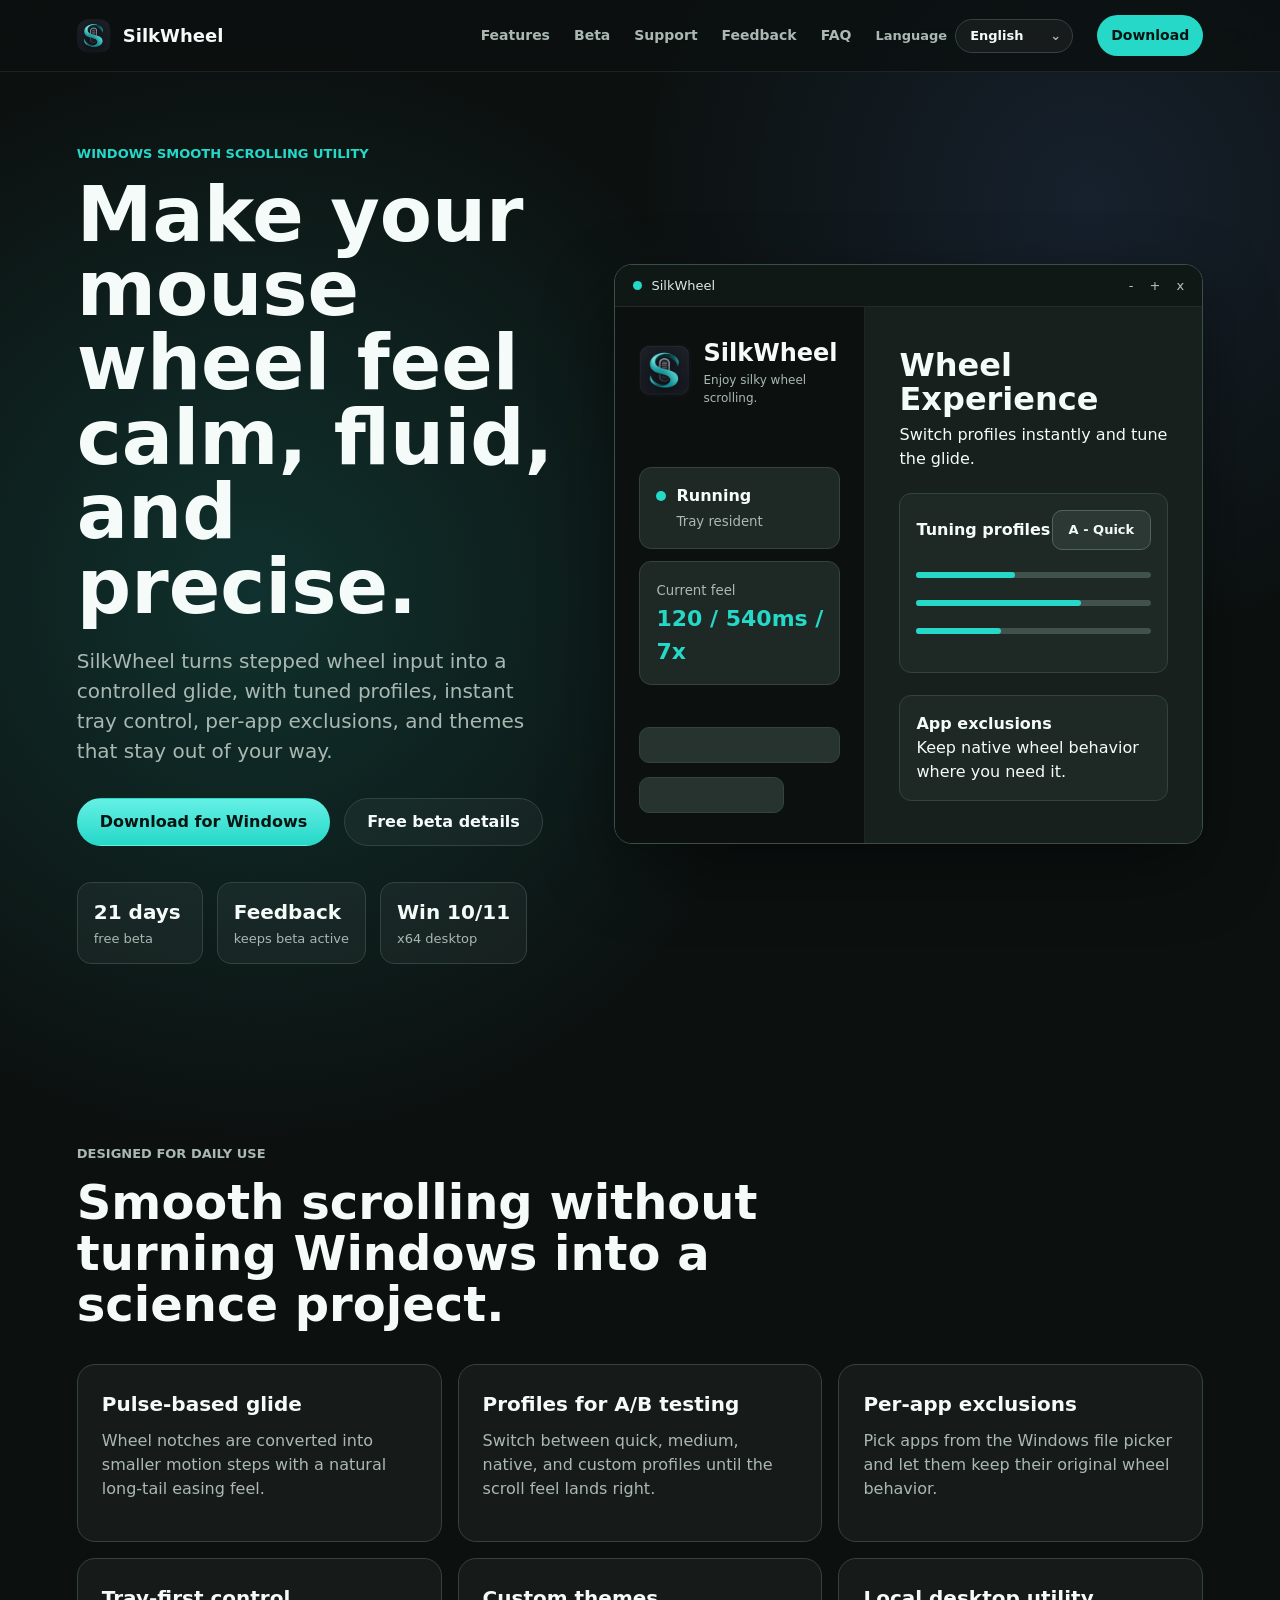
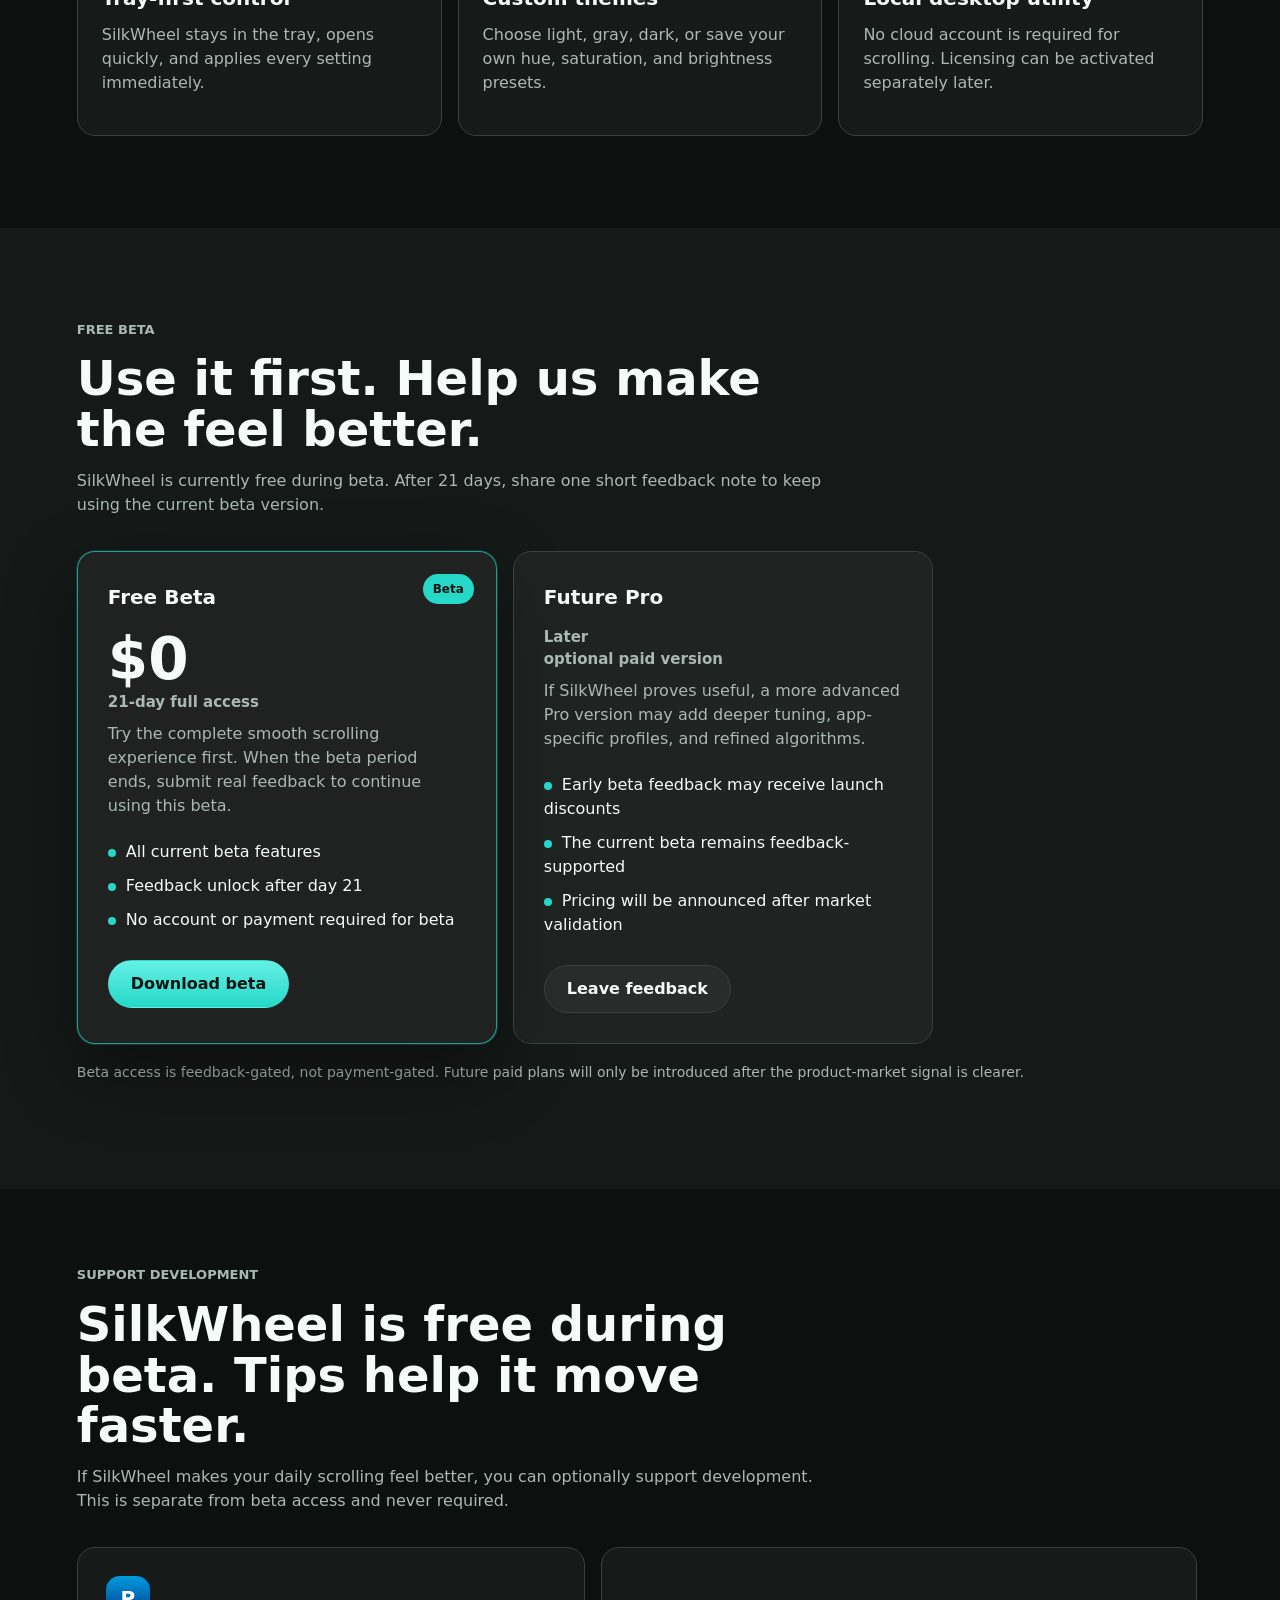
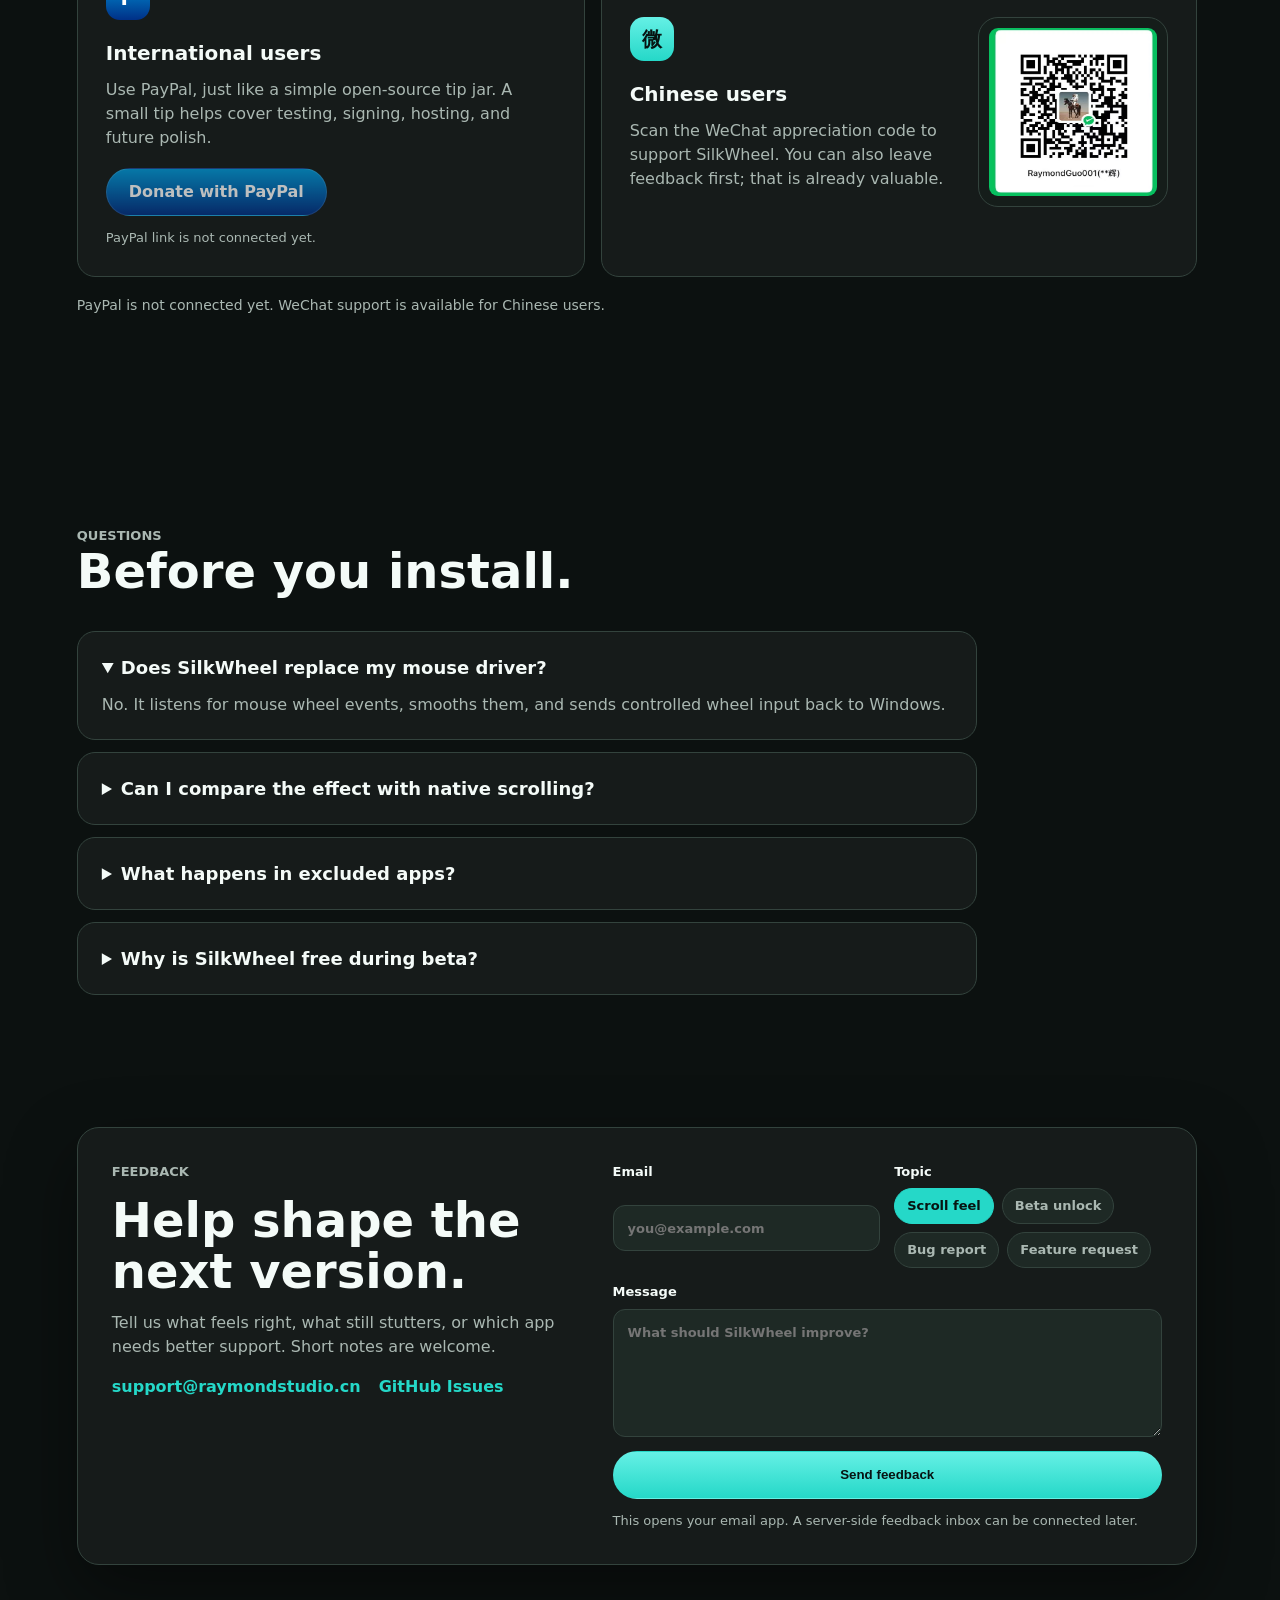
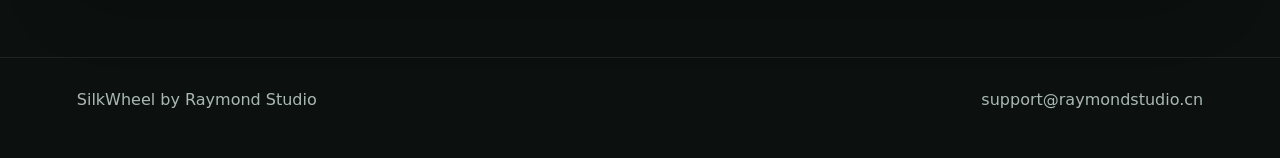
==== website/index.html @ e864553c "Add WeChat support QR code" ====
<!doctype html>
<html lang="en">
<head>
  <meta charset="utf-8">
  <meta name="viewport" content="width=device-width, initial-scale=1">
  <title>SilkWheel - Smooth mouse wheel scrolling for Windows</title>
  <meta name="description" content="SilkWheel gives Windows mouse wheel scrolling a smooth, controlled glide with profiles, app exclusions, themes, and tray controls.">
  <meta name="robots" content="index,follow">
  <link rel="canonical" href="https://silkwheel.raymondstudio.cn/">
  <link rel="alternate" hreflang="en" href="https://silkwheel.raymondstudio.cn/">
  <link rel="alternate" hreflang="zh-CN" href="https://silkwheel.raymondstudio.cn/?lang=zh">
  <link rel="alternate" hreflang="x-default" href="https://silkwheel.raymondstudio.cn/">
  <meta property="og:title" content="SilkWheel - Smooth mouse wheel scrolling for Windows">
  <meta property="og:description" content="Turn ordinary Windows wheel scrolling into a smoother, more controlled experience.">
  <meta property="og:type" content="website">
  <meta property="og:url" content="https://silkwheel.raymondstudio.cn/">
  <meta property="og:image" content="https://silkwheel.raymondstudio.cn/assets/silkwheel-logo.png">
  <meta name="twitter:card" content="summary_large_image">
  <link rel="icon" href="assets/silkwheel-logo.png">
  <link rel="stylesheet" href="styles.css?v=20260627-mobile-language2">
  <script src="support-config.js?v=20260627-wechat1"></script>
  <script type="application/ld+json">
  {
    "@context": "https://schema.org",
    "@type": "SoftwareApplication",
    "name": "SilkWheel",
    "operatingSystem": "Windows 10, Windows 11",
    "applicationCategory": "UtilitiesApplication",
    "description": "SilkWheel adds smooth mouse wheel scrolling, scroll profiles, app exclusions, tray controls, and theme customization to Windows.",
    "offers": [
      {
        "@type": "Offer",
        "price": "0",
        "priceCurrency": "USD",
        "name": "Free Beta"
      }
    ]
  }
  </script>
</head>
<body>
  <header class="site-header">
    <a class="brand" href="#top" aria-label="SilkWheel home">
      <img src="assets/silkwheel-logo.png" alt="" width="34" height="34">
      <span>SilkWheel</span>
    </a>
    <nav aria-label="Primary navigation">
      <a href="#features" data-i18n="nav.features">Features</a>
      <a href="#pricing" data-i18n="nav.pricing">Pricing</a>
      <a href="#support" data-i18n="nav.support">Support</a>
      <a href="#feedback" data-i18n="nav.feedback">Feedback</a>
      <a href="#faq" data-i18n="nav.faq">FAQ</a>
      <div class="language-picker" aria-label="Language">
        <span data-i18n="nav.language">Language</span>
        <button class="language-button" id="languageButton" type="button" aria-haspopup="true" aria-expanded="false">
          <span id="languageCurrent">English</span>
          <span class="language-caret">⌄</span>
        </button>
        <div class="language-menu" id="languageMenu" role="menu" aria-label="Language options">
          <button type="button" role="menuitemradio" data-lang="en" aria-checked="true">English</button>
          <button type="button" role="menuitemradio" data-lang="zh" aria-checked="false">中文</button>
        </div>
      </div>
      <a class="nav-download" href="download/SilkWheel-0.1.0-beta.1-win-x64.exe" data-i18n="nav.download">Download</a>
    </nav>
  </header>

  <main id="top">
    <section class="hero">
      <div class="hero-copy">
        <p class="eyebrow" data-i18n="hero.eyebrow">Windows smooth scrolling utility</p>
        <h1 data-i18n="hero.title">Make your mouse wheel feel calm, fluid, and precise.</h1>
        <p class="hero-text" data-i18n="hero.text">
          SilkWheel turns stepped wheel input into a controlled glide, with tuned profiles,
          instant tray control, per-app exclusions, and themes that stay out of your way.
        </p>
        <div class="hero-actions">
          <a class="button primary" href="download/SilkWheel-0.1.0-beta.1-win-x64.exe" data-i18n="hero.download">Download for Windows</a>
          <a class="button secondary" href="#pricing" data-i18n="hero.pricing">View pricing</a>
        </div>
        <dl class="trust-row" aria-label="Product highlights">
          <div><dt data-i18n="trust.betaDays">21 days</dt><dd data-i18n="trust.year">free beta</dd></div>
          <div><dt data-i18n="trust.feedback">Feedback</dt><dd data-i18n="trust.lifetime">keeps beta active</dd></div>
          <div><dt>Win 10/11</dt><dd data-i18n="trust.windows">x64 desktop</dd></div>
        </dl>
      </div>

      <div class="product-visual" aria-label="SilkWheel app preview">
        <div class="app-window">
          <div class="app-titlebar">
            <span class="dot"></span>
            <span class="window-title">SilkWheel</span>
            <span class="window-controls">-  +  x</span>
          </div>
          <div class="app-body">
            <aside>
              <div class="identity">
                <img src="assets/silkwheel-logo.png" alt="" width="52" height="52">
                <div><strong>SilkWheel</strong><span data-i18n="preview.tagline">Enjoy silky wheel scrolling.</span></div>
              </div>
              <div class="status-card"><span></span><b data-i18n="preview.running">Running</b><small data-i18n="preview.tray">Tray resident</small></div>
              <div class="metric-card"><small data-i18n="preview.current">Current feel</small><b>120 / 540ms / 7x</b></div>
              <div class="mini-control"></div>
              <div class="mini-control short"></div>
            </aside>
            <section>
              <h2 data-i18n="preview.title">Wheel Experience</h2>
              <p data-i18n="preview.text">Switch profiles instantly and tune the glide.</p>
              <div class="panel">
                <div class="panel-head"><strong data-i18n="preview.profiles">Tuning profiles</strong><button data-i18n="preview.profileButton">A - Quick</button></div>
                <div class="slider"><span style="width:42%"></span></div>
                <div class="slider"><span style="width:70%"></span></div>
                <div class="slider"><span style="width:36%"></span></div>
              </div>
              <div class="panel compact">
                <strong data-i18n="preview.exclusions">App exclusions</strong>
                <p data-i18n="preview.exclusionText">Keep native wheel behavior where you need it.</p>
              </div>
            </section>
          </div>
        </div>
      </div>
    </section>

    <section class="section" id="features">
      <div class="section-heading">
        <p class="eyebrow" data-i18n="features.eyebrow">Designed for daily use</p>
        <h2 data-i18n="features.title">Smooth scrolling without turning Windows into a science project.</h2>
      </div>
      <div class="feature-grid">
        <article>
          <h3 data-i18n="features.pulseTitle">Pulse-based glide</h3>
          <p data-i18n="features.pulseText">Wheel notches are converted into smaller motion steps with a natural long-tail easing feel.</p>
        </article>
        <article>
          <h3 data-i18n="features.profileTitle">Profiles for A/B testing</h3>
          <p data-i18n="features.profileText">Switch between quick, medium, native, and custom profiles until the scroll feel lands right.</p>
        </article>
        <article>
          <h3 data-i18n="features.excludeTitle">Per-app exclusions</h3>
          <p data-i18n="features.excludeText">Pick apps from the Windows file picker and let them keep their original wheel behavior.</p>
        </article>
        <article>
          <h3 data-i18n="features.trayTitle">Tray-first control</h3>
          <p data-i18n="features.trayText">SilkWheel stays in the tray, opens quickly, and applies every setting immediately.</p>
        </article>
        <article>
          <h3 data-i18n="features.themeTitle">Custom themes</h3>
          <p data-i18n="features.themeText">Choose light, gray, dark, or save your own hue, saturation, and brightness presets.</p>
        </article>
        <article>
          <h3 data-i18n="features.localTitle">Local desktop utility</h3>
          <p data-i18n="features.localText">No cloud account is required for scrolling. Licensing can be activated separately.</p>
        </article>
      </div>
    </section>

    <section class="section pricing-section" id="pricing">
      <div class="section-heading">
        <p class="eyebrow" data-i18n="pricing.eyebrow">Free beta</p>
        <h2 data-i18n="pricing.title">Use it first. Help us make the feel better.</h2>
        <p data-i18n="pricing.text">SilkWheel is currently free during beta. After 21 days, share one short feedback note to keep using the current beta version.</p>
      </div>
      <div class="pricing-grid">
        <article class="price-card featured">
          <div class="badge" data-i18n="pricing.badge">Beta</div>
          <h3 data-i18n="pricing.yearlyTitle">Free Beta</h3>
          <div class="price">$0<span data-i18n="pricing.yearlyUnit">21-day full access</span></div>
          <p data-i18n="pricing.yearlyText">Try the complete smooth scrolling experience first. When the beta period ends, submit real feedback to continue using this beta.</p>
          <ul>
            <li data-i18n="pricing.featureAll">All current beta features</li>
            <li data-i18n="pricing.featureUpdates">Feedback unlock after day 21</li>
            <li data-i18n="pricing.featureLicense">No account or payment required for beta</li>
          </ul>
          <a class="button primary" href="download/SilkWheel-0.1.0-beta.1-win-x64.exe" data-i18n="pricing.buyYearly">Download beta</a>
        </article>
        <article class="price-card">
          <h3 data-i18n="pricing.lifetimeTitle">Future Pro</h3>
          <div class="price"><span class="price-main" data-i18n="pricing.futurePrice">Later</span><span data-i18n="pricing.lifetimeUnit">optional paid version</span></div>
          <p data-i18n="pricing.lifetimeText">If SilkWheel proves useful, a more advanced Pro version may add deeper tuning, app-specific profiles, and refined algorithms.</p>
          <ul>
            <li data-i18n="pricing.proFeatureOne">Early beta feedback may receive launch discounts</li>
            <li data-i18n="pricing.featureLifetime">The current beta remains feedback-supported</li>
            <li data-i18n="pricing.proFeatureTwo">Pricing will be announced after market validation</li>
          </ul>
          <a class="button secondary" href="#feedback" data-i18n="pricing.buyLifetime">Leave feedback</a>
        </article>
      </div>
      <p class="pricing-note" data-i18n="pricing.note">Beta access is feedback-gated, not payment-gated. Future paid plans will only be introduced after the product-market signal is clearer.</p>
    </section>

    <section class="section support-section" id="support">
      <div class="section-heading">
        <p class="eyebrow" data-i18n="support.eyebrow">Support development</p>
        <h2 data-i18n="support.title">SilkWheel is free during beta. Tips help it move faster.</h2>
        <p data-i18n="support.text">If SilkWheel makes your daily scrolling feel better, you can optionally support development. This is separate from beta access and never required.</p>
      </div>
      <div class="support-grid">
        <article class="support-card">
          <div class="support-icon paypal-icon">P</div>
          <h3 data-i18n="support.globalTitle">International users</h3>
          <p data-i18n="support.globalText">Use PayPal or a creator-support link when it is connected. A small tip helps cover testing, signing, hosting, and future polish.</p>
          <a class="button paypal-button disabled-link" id="paypalSupportButton" href="#" aria-disabled="true" target="_blank" rel="noopener" data-i18n="support.paypalButton">Donate with PayPal</a>
          <p class="support-hint" data-i18n="support.paypalHint">PayPal link is not connected yet.</p>
        </article>
        <article class="support-card wechat-card">
          <div>
            <div class="support-icon">微</div>
            <h3 data-i18n="support.wechatTitle">Chinese users</h3>
            <p data-i18n="support.wechatText">Scan the WeChat appreciation code to support SilkWheel. You can also leave feedback first; that is already valuable.</p>
          </div>
          <img class="wechat-qr" id="wechatSupportQr" src="assets/wechat-support-qr.png" alt="WeChat support QR code" data-i18n-alt="support.wechatAlt">
        </article>
      </div>
      <p class="pricing-note" data-i18n="support.note">PayPal is not connected yet. WeChat support is available for Chinese users.</p>
    </section>

    <section class="section faq" id="faq">
      <div class="section-heading">
        <p class="eyebrow" data-i18n="faq.eyebrow">Questions</p>
        <h2 data-i18n="faq.title">Before you install.</h2>
      </div>
      <div class="faq-list">
        <details open>
          <summary data-i18n="faq.driverQ">Does SilkWheel replace my mouse driver?</summary>
          <p data-i18n="faq.driverA">No. It listens for mouse wheel events, smooths them, and sends controlled wheel input back to Windows.</p>
        </details>
        <details>
          <summary data-i18n="faq.compareQ">Can I compare the effect with native scrolling?</summary>
          <p data-i18n="faq.compareA">Yes. Switch to the native profile to bypass SilkWheel smoothing and compare the feel instantly.</p>
        </details>
        <details>
          <summary data-i18n="faq.excludeQ">What happens in excluded apps?</summary>
          <p data-i18n="faq.excludeA">Excluded apps receive the original wheel event, so SilkWheel will not smooth scrolling inside them.</p>
        </details>
        <details>
          <summary data-i18n="faq.paymentQ">Which payment provider should I use?</summary>
          <p data-i18n="faq.paymentA">For a small international Windows utility, Paddle or Lemon Squeezy is usually easier because they can handle tax/VAT as a merchant of record. Stripe is best if your business setup can handle taxes and compliance yourself.</p>
        </details>
      </div>
    </section>

    <section class="section feedback-section" id="feedback">
      <div class="feedback-card">
        <div>
          <p class="eyebrow" data-i18n="feedback.eyebrow">Feedback</p>
          <h2 data-i18n="feedback.title">Help shape the next version.</h2>
          <p data-i18n="feedback.text">
            Tell us what feels right, what still stutters, or which app needs better support.
            Short notes are welcome.
          </p>
          <div class="feedback-links">
            <a class="email-link" href="mailto:support@raymondstudio.cn">support@raymondstudio.cn</a>
            <a class="email-link" href="https://github.com/RaymondGuoCGI/SilkWheel-Feedback/issues" target="_blank" rel="noopener" data-i18n="feedback.github">GitHub Issues</a>
          </div>
        </div>
        <form class="feedback-form" id="feedbackForm">
          <label>
            <span data-i18n="feedback.email">Email</span>
            <input name="email" type="email" autocomplete="email" placeholder="you@example.com" data-i18n-placeholder="feedback.emailPlaceholder">
          </label>
          <label class="topic-field">
            <span data-i18n="feedback.topic">Topic</span>
            <input type="hidden" name="topic" id="feedbackTopic" value="Scroll feel">
            <div class="topic-options" id="feedbackTopicOptions">
              <button type="button" class="is-active" data-topic-key="feedback.topicScroll">Scroll feel</button>
              <button type="button" data-topic-key="feedback.topicLicense">License or payment</button>
              <button type="button" data-topic-key="feedback.topicBug">Bug report</button>
              <button type="button" data-topic-key="feedback.topicFeature">Feature request</button>
            </div>
          </label>
          <label class="full">
            <span data-i18n="feedback.message">Message</span>
            <textarea name="message" rows="5" placeholder="What should SilkWheel improve?" data-i18n-placeholder="feedback.messagePlaceholder"></textarea>
          </label>
          <button class="button primary" type="submit" data-i18n="feedback.send">Send feedback</button>
          <p class="form-note" data-i18n="feedback.note">This opens your email app. A server-side feedback inbox can be connected later.</p>
        </form>
      </div>
    </section>
  </main>

  <footer class="site-footer">
    <span data-i18n="footer.brand">SilkWheel by Raymond Studio</span>
    <a href="mailto:support@raymondstudio.cn">support@raymondstudio.cn</a>
  </footer>
  <script>
    const translations = {
      en: {
        metaTitle: "SilkWheel - Smooth mouse wheel scrolling for Windows",
        metaDescription: "SilkWheel gives Windows mouse wheel scrolling a smooth, controlled glide with profiles, app exclusions, themes, and tray controls.",
        "nav.features": "Features",
        "nav.pricing": "Beta",
        "nav.support": "Support",
        "nav.feedback": "Feedback",
        "nav.faq": "FAQ",
        "nav.language": "Language",
        "nav.download": "Download",
        "hero.eyebrow": "Windows smooth scrolling utility",
        "hero.title": "Make your mouse wheel feel calm, fluid, and precise.",
        "hero.text": "SilkWheel turns stepped wheel input into a controlled glide, with tuned profiles, instant tray control, per-app exclusions, and themes that stay out of your way.",
        "hero.download": "Download for Windows",
        "hero.pricing": "Free beta details",
        "trust.betaDays": "21 days",
        "trust.year": "free beta",
        "trust.feedback": "Feedback",
        "trust.lifetime": "keeps beta active",
        "trust.windows": "x64 desktop",
        "preview.tagline": "Enjoy silky wheel scrolling.",
        "preview.running": "Running",
        "preview.tray": "Tray resident",
        "preview.current": "Current feel",
        "preview.title": "Wheel Experience",
        "preview.text": "Switch profiles instantly and tune the glide.",
        "preview.profiles": "Tuning profiles",
        "preview.profileButton": "A - Quick",
        "preview.exclusions": "App exclusions",
        "preview.exclusionText": "Keep native wheel behavior where you need it.",
        "features.eyebrow": "Designed for daily use",
        "features.title": "Smooth scrolling without turning Windows into a science project.",
        "features.pulseTitle": "Pulse-based glide",
        "features.pulseText": "Wheel notches are converted into smaller motion steps with a natural long-tail easing feel.",
        "features.profileTitle": "Profiles for A/B testing",
        "features.profileText": "Switch between quick, medium, native, and custom profiles until the scroll feel lands right.",
        "features.excludeTitle": "Per-app exclusions",
        "features.excludeText": "Pick apps from the Windows file picker and let them keep their original wheel behavior.",
        "features.trayTitle": "Tray-first control",
        "features.trayText": "SilkWheel stays in the tray, opens quickly, and applies every setting immediately.",
        "features.themeTitle": "Custom themes",
        "features.themeText": "Choose light, gray, dark, or save your own hue, saturation, and brightness presets.",
        "features.localTitle": "Local desktop utility",
        "features.localText": "No cloud account is required for scrolling. Licensing can be activated separately later.",
        "pricing.eyebrow": "Free beta",
        "pricing.title": "Use it first. Help us make the feel better.",
        "pricing.text": "SilkWheel is currently free during beta. After 21 days, share one short feedback note to keep using the current beta version.",
        "pricing.badge": "Beta",
        "pricing.yearlyTitle": "Free Beta",
        "pricing.yearlyUnit": "21-day full access",
        "pricing.yearlyText": "Try the complete smooth scrolling experience first. When the beta period ends, submit real feedback to continue using this beta.",
        "pricing.featureAll": "All current beta features",
        "pricing.featureUpdates": "Feedback unlock after day 21",
        "pricing.featureLicense": "No account or payment required for beta",
        "pricing.buyYearly": "Download beta",
        "pricing.lifetimeTitle": "Future Pro",
        "pricing.futurePrice": "Later",
        "pricing.lifetimeUnit": "optional paid version",
        "pricing.lifetimeText": "If SilkWheel proves useful, a more advanced Pro version may add deeper tuning, app-specific profiles, and refined algorithms.",
        "pricing.proFeatureOne": "Early beta feedback may receive launch discounts",
        "pricing.featureLifetime": "The current beta remains feedback-supported",
        "pricing.proFeatureTwo": "Pricing will be announced after market validation",
        "pricing.buyLifetime": "Leave feedback",
        "pricing.note": "Beta access is feedback-gated, not payment-gated. Future paid plans will only be introduced after the product-market signal is clearer.",
        "support.eyebrow": "Support development",
        "support.title": "SilkWheel is free during beta. Tips help it move faster.",
        "support.text": "If SilkWheel makes your daily scrolling feel better, you can optionally support development. This is separate from beta access and never required.",
        "support.globalTitle": "International users",
        "support.globalText": "Use PayPal, just like a simple open-source tip jar. A small tip helps cover testing, signing, hosting, and future polish.",
        "support.paypalButton": "Donate with PayPal",
        "support.paypalHint": "PayPal link is not connected yet.",
        "support.wechatTitle": "Chinese users",
        "support.wechatText": "Scan the WeChat appreciation code to support SilkWheel. You can also leave feedback first; that is already valuable.",
        "support.wechatAlt": "WeChat support QR code",
        "support.note": "PayPal is not connected yet. WeChat support is available for Chinese users.",
        "faq.eyebrow": "Questions",
        "faq.title": "Before you install.",
        "faq.driverQ": "Does SilkWheel replace my mouse driver?",
        "faq.driverA": "No. It listens for mouse wheel events, smooths them, and sends controlled wheel input back to Windows.",
        "faq.compareQ": "Can I compare the effect with native scrolling?",
        "faq.compareA": "Yes. Switch to the native profile to bypass SilkWheel smoothing and compare the feel instantly.",
        "faq.excludeQ": "What happens in excluded apps?",
        "faq.excludeA": "Excluded apps receive the original wheel event, so SilkWheel will not smooth scrolling inside them.",
        "faq.paymentQ": "Why is SilkWheel free during beta?",
        "faq.paymentA": "The goal is to learn which users need smoother scrolling, where it helps most, and which feel settings work best. Useful feedback is more valuable than early payment right now.",
        "feedback.eyebrow": "Feedback",
        "feedback.title": "Help shape the next version.",
        "feedback.text": "Tell us what feels right, what still stutters, or which app needs better support. Short notes are welcome.",
        "feedback.github": "GitHub Issues",
        "feedback.email": "Email",
        "feedback.emailPlaceholder": "you@example.com",
        "feedback.topic": "Topic",
        "feedback.topicScroll": "Scroll feel",
        "feedback.topicLicense": "Beta unlock",
        "feedback.topicBug": "Bug report",
        "feedback.topicFeature": "Feature request",
        "feedback.message": "Message",
        "feedback.messagePlaceholder": "What should SilkWheel improve?",
        "feedback.send": "Send feedback",
        "feedback.note": "This opens your email app. A server-side feedback inbox can be connected later.",
        "footer.brand": "SilkWheel by Raymond Studio",
        mailSubjectPrefix: "SilkWheel feedback",
        mailFrom: "From",
        mailTopic: "Topic"
      },
      zh: {
        metaTitle: "SilkWheel - Windows 鼠标滚轮丝滑滚动工具",
        metaDescription: "SilkWheel 让 Windows 鼠标滚轮拥有更丝滑、更可控的滚动手感，支持方案、排除应用、托盘控制和主题设置。",
        "nav.features": "功能",
        "nav.pricing": "Beta",
        "nav.support": "打赏",
        "nav.feedback": "反馈",
        "nav.faq": "常见问题",
        "nav.language": "语言",
        "nav.download": "下载",
        "hero.eyebrow": "Windows 鼠标滚轮丝滑工具",
        "hero.title": "让你的鼠标滚轮，纵享丝滑。",
        "hero.text": "SilkWheel 将生硬的滚轮段落感转化为更自然、更可控的惯性滑动，支持手感方案、托盘控制、应用排除和自定义主题。",
        "hero.download": "下载 Windows 版",
        "hero.pricing": "查看 Beta 规则",
        "trust.betaDays": "21 天",
        "trust.year": "免费 Beta",
        "trust.feedback": "提交反馈",
        "trust.lifetime": "继续使用 Beta",
        "trust.windows": "x64 桌面版",
        "preview.tagline": "让滚轮纵享丝滑。",
        "preview.running": "正在运行",
        "preview.tray": "托盘常驻",
        "preview.current": "当前手感",
        "preview.title": "滚轮体验",
        "preview.text": "一键切换方案，快速调出适合你的手感。",
        "preview.profiles": "优化方案",
        "preview.profileButton": "A - 快速",
        "preview.exclusions": "应用排除",
        "preview.exclusionText": "需要原生滚轮的应用可以单独放行。",
        "features.eyebrow": "为日常使用而设计",
        "features.title": "把 Windows 滚轮变顺，而不是变复杂。",
        "features.pulseTitle": "Pulse 缓动手感",
        "features.pulseText": "将每格滚轮拆成更细的小步进，形成自然的长尾惯性。",
        "features.profileTitle": "方案对比",
        "features.profileText": "在快速、中速、原生和自定义方案之间切换，找到最适合你的滚动手感。",
        "features.excludeTitle": "应用排除",
        "features.excludeText": "通过 Windows 文件选择器添加应用，让特定软件保留原生滚轮行为。",
        "features.trayTitle": "托盘常驻",
        "features.trayText": "SilkWheel 常驻托盘，打开快速，设置保存后立即生效。",
        "features.themeTitle": "自定义主题",
        "features.themeText": "支持亮色、灰色、暗色，也可以保存自己的色相、饱和度和明度方案。",
        "features.localTitle": "本地桌面工具",
        "features.localText": "滚动功能不依赖云端账号。授权体系可以在后续版本中单独接入。",
        "pricing.eyebrow": "免费 Beta",
        "pricing.title": "先让用户用起来，再一起把手感打磨好。",
        "pricing.text": "SilkWheel 当前处于免费 Beta 阶段。完整使用 21 天后，只需提交一次真实使用反馈，即可继续使用当前 Beta 版本。",
        "pricing.badge": "Beta",
        "pricing.yearlyTitle": "免费 Beta",
        "pricing.yearlyUnit": "21 天完整体验",
        "pricing.yearlyText": "先完整体验 SilkWheel 的丝滑滚轮。Beta 到期后，提交真实反馈即可继续使用当前 Beta。",
        "pricing.featureAll": "开放当前全部 Beta 功能",
        "pricing.featureUpdates": "第 21 天后反馈解锁",
        "pricing.featureLicense": "Beta 阶段不需要账号或付款",
        "pricing.buyYearly": "下载 Beta",
        "pricing.lifetimeTitle": "未来 Pro",
        "pricing.futurePrice": "后续",
        "pricing.lifetimeUnit": "可选付费版本",
        "pricing.lifetimeText": "如果 SilkWheel 验证出真实需求，后续 Pro 版本可能加入更深度的手感调校、应用级方案和更精细的算法。",
        "pricing.proFeatureOne": "早期有效反馈用户未来可能获得折扣",
        "pricing.featureLifetime": "当前 Beta 继续采用反馈支持模式",
        "pricing.proFeatureTwo": "具体价格会在市场信号清晰后公布",
        "pricing.buyLifetime": "提交反馈",
        "pricing.note": "Beta 阶段不是付费门槛，而是反馈门槛。未来是否收费，会基于真实使用反馈和市场验证再决定。",
        "support.eyebrow": "支持开发",
        "support.title": "SilkWheel Beta 免费使用，打赏可以让它迭代得更快。",
        "support.text": "如果 SilkWheel 真的改善了你的日常滚动体验，可以选择自愿支持开发。打赏和 Beta 解锁分开，完全不是强制要求。",
        "support.globalTitle": "海外用户",
        "support.globalText": "海外用户可以像支持开源工具一样通过 PayPal 自愿打赏。小额支持会用于测试、签名、服务器和后续打磨。",
        "support.paypalButton": "用 PayPal 打赏",
        "support.paypalHint": "PayPal 链接尚未接入。",
        "support.wechatTitle": "国内用户",
        "support.wechatText": "可以扫码支持 SilkWheel。你也可以先提交反馈，这本身已经很有价值。",
        "support.wechatAlt": "微信打赏二维码",
        "support.note": "PayPal 链接尚未接入，国内用户可以先通过微信打赏支持。",
        "faq.eyebrow": "常见问题",
        "faq.title": "安装前你可能想知道。",
        "faq.driverQ": "SilkWheel 会替换鼠标驱动吗？",
        "faq.driverA": "不会。它监听鼠标滚轮事件，将滚动处理得更平滑后再发送回 Windows。",
        "faq.compareQ": "可以对比原生滚轮效果吗？",
        "faq.compareA": "可以。切换到原生方案即可绕过 SilkWheel 平滑处理，马上对比两种手感。",
        "faq.excludeQ": "排除应用里会发生什么？",
        "faq.excludeA": "命中的应用会收到原始滚轮事件，SilkWheel 不会在这些应用里做平滑处理。",
        "faq.paymentQ": "为什么 Beta 阶段免费？",
        "faq.paymentA": "现阶段我们更需要知道哪些用户真的需要丝滑滚轮、在哪些软件里最有帮助、什么参数最舒服。真实反馈比过早收费更重要。",
        "feedback.eyebrow": "反馈",
        "feedback.title": "一起打磨下一版。",
        "feedback.text": "告诉我们哪里丝滑、哪里仍然卡顿、哪些软件需要更好支持。简短反馈也很有价值。",
        "feedback.github": "GitHub 反馈区",
        "feedback.email": "邮箱",
        "feedback.emailPlaceholder": "you@example.com",
        "feedback.topic": "主题",
        "feedback.topicScroll": "滚动手感",
        "feedback.topicLicense": "Beta 解锁",
        "feedback.topicBug": "问题反馈",
        "feedback.topicFeature": "功能建议",
        "feedback.message": "反馈内容",
        "feedback.messagePlaceholder": "你希望 SilkWheel 优化什么？",
        "feedback.send": "发送反馈",
        "feedback.note": "当前会打开你的邮箱应用。后续可以接入服务器端反馈收集。",
        "footer.brand": "SilkWheel by Raymond Studio",
        mailSubjectPrefix: "SilkWheel 使用反馈",
        mailFrom: "来自",
        mailTopic: "主题"
      }
    };

    const languagePicker = document.querySelector(".language-picker");
    const languageButton = document.querySelector("#languageButton");
    const languageCurrent = document.querySelector("#languageCurrent");
    const languageMenu = document.querySelector("#languageMenu");
    const paypalSupportButton = document.querySelector("#paypalSupportButton");
    const wechatSupportQr = document.querySelector("#wechatSupportQr");
    const feedbackTopic = document.querySelector("#feedbackTopic");
    const feedbackTopicOptions = document.querySelector("#feedbackTopicOptions");

    function detectLanguage() {
      const urlLang = new URLSearchParams(window.location.search).get("lang");
      if (urlLang === "zh" || urlLang === "en") {
        return urlLang;
      }

      const stored = localStorage.getItem("silkwheel-language");
      if (stored === "zh" || stored === "en") {
        return stored;
      }

      return navigator.language?.toLowerCase().startsWith("zh") ? "zh" : "en";
    }

    function applyLanguage(lang) {
      const copy = translations[lang] || translations.en;
      document.documentElement.lang = lang === "zh" ? "zh-CN" : "en";
      document.title = copy.metaTitle;
      document.querySelector('meta[name="description"]')?.setAttribute("content", copy.metaDescription);
      document.querySelector('meta[property="og:title"]')?.setAttribute("content", copy.metaTitle);
      document.querySelector('meta[property="og:description"]')?.setAttribute("content", copy.metaDescription);
      document.querySelectorAll("[data-i18n]").forEach((node) => {
        const key = node.getAttribute("data-i18n");
        if (key && copy[key]) {
          node.textContent = copy[key];
        }
      });
      document.querySelectorAll("[data-i18n-placeholder]").forEach((node) => {
        const key = node.getAttribute("data-i18n-placeholder");
        if (key && copy[key]) {
          node.setAttribute("placeholder", copy[key]);
        }
      });
      document.querySelectorAll("[data-i18n-alt]").forEach((node) => {
        const key = node.getAttribute("data-i18n-alt");
        if (key && copy[key]) {
          node.setAttribute("alt", copy[key]);
        }
      });
      feedbackTopicOptions?.querySelectorAll("[data-topic-key]").forEach((button) => {
        const key = button.getAttribute("data-topic-key");
        if (key && copy[key]) {
          button.textContent = copy[key];
          if (button.classList.contains("is-active") && feedbackTopic) {
            feedbackTopic.value = copy[key];
          }
        }
      });
      if (languageCurrent) {
        languageCurrent.textContent = lang === "zh" ? "中文" : "English";
      }
      languageMenu?.querySelectorAll("[data-lang]").forEach((button) => {
        const selected = button.getAttribute("data-lang") === lang;
        button.setAttribute("aria-checked", selected ? "true" : "false");
        button.classList.toggle("is-active", selected);
      });
      if (languageButton) {
        languageButton.setAttribute("aria-expanded", "false");
      }
      languagePicker?.classList.remove("is-open");
      updateSupportLinks(copy);
      localStorage.setItem("silkwheel-language", lang);
    }

    function updateSupportLinks(copy) {
      const support = window.SILKWHEEL_SUPPORT || {};
      const paypalUrl = String(support.paypalUrl || "").trim();
      if (paypalSupportButton) {
        if (paypalUrl) {
          paypalSupportButton.href = paypalUrl;
          paypalSupportButton.classList.remove("disabled-link");
          paypalSupportButton.removeAttribute("aria-disabled");
          const hint = paypalSupportButton.parentElement?.querySelector(".support-hint");
          if (hint) {
            hint.textContent = "";
          }
        } else {
          paypalSupportButton.href = "#";
          paypalSupportButton.classList.add("disabled-link");
          paypalSupportButton.setAttribute("aria-disabled", "true");
          const hint = paypalSupportButton.parentElement?.querySelector(".support-hint");
          if (hint && copy["support.paypalHint"]) {
            hint.textContent = copy["support.paypalHint"];
          }
        }
      }

      if (wechatSupportQr && support.wechatQr) {
        wechatSupportQr.src = support.wechatQr;
      }
    }

    const currentLanguage = detectLanguage();
    applyLanguage(currentLanguage);
    function positionLanguageMenu() {
      if (!languagePicker || !languageMenu || !window.matchMedia("(max-width: 720px)").matches) {
        languageMenu?.style.removeProperty("top");
        languageMenu?.style.removeProperty("left");
        return;
      }

      const rect = languagePicker.getBoundingClientRect();
      const menuWidth = 140;
      const left = Math.min(Math.max(rect.left, 16), window.innerWidth - menuWidth - 16);
      languageMenu.style.left = `${left}px`;
      languageMenu.style.top = `${rect.bottom + 10}px`;
    }

    languageButton?.addEventListener("click", () => {
      const isOpen = languagePicker?.classList.toggle("is-open");
      languageButton.setAttribute("aria-expanded", isOpen ? "true" : "false");
      if (isOpen) {
        positionLanguageMenu();
      }
    });
    languageMenu?.addEventListener("click", (event) => {
      const target = event.target.closest("[data-lang]");
      if (!target) {
        return;
      }
      applyLanguage(target.getAttribute("data-lang"));
    });
    document.addEventListener("click", (event) => {
      if (!languagePicker?.contains(event.target)) {
        languagePicker?.classList.remove("is-open");
        languageButton?.setAttribute("aria-expanded", "false");
      }
    });
    window.addEventListener("resize", positionLanguageMenu);
    window.addEventListener("scroll", positionLanguageMenu, { passive: true });
    feedbackTopicOptions?.addEventListener("click", (event) => {
      const target = event.target.closest("[data-topic-key]");
      if (!target) {
        return;
      }
      feedbackTopicOptions.querySelectorAll("[data-topic-key]").forEach((button) => {
        button.classList.toggle("is-active", button === target);
      });
      if (feedbackTopic) {
        feedbackTopic.value = target.textContent.trim();
      }
    });

    const feedbackForm = document.querySelector("#feedbackForm");
    feedbackForm?.addEventListener("submit", (event) => {
      event.preventDefault();
      const lang = document.documentElement.lang === "zh-CN" ? "zh" : "en";
      const copy = translations[lang] || translations.en;
      const data = new FormData(feedbackForm);
      const email = String(data.get("email") || "").trim();
      const topic = String(data.get("topic") || "Feedback").trim();
      const message = String(data.get("message") || "").trim();
      const body = [
        email ? `${copy.mailFrom}: ${email}` : "",
        `${copy.mailTopic}: ${topic}`,
        "",
        message
      ].filter(Boolean).join("\n");

      window.location.href = `mailto:support@raymondstudio.cn?subject=${encodeURIComponent(`${copy.mailSubjectPrefix}: ${topic}`)}&body=${encodeURIComponent(body)}`;
    });
  </script>
</body>
</html>
---- website/styles.css ----
:root {
  --bg: #0c1110;
  --panel: #151d1a;
  --panel-strong: #1e2925;
  --text: #f4fbf8;
  --muted: #aab8b2;
  --line: #33433d;
  --accent: #25d8c8;
  --accent-dark: #0e9d92;
  --white: #ffffff;
  --shadow: 0 26px 70px rgba(0, 0, 0, 0.42);
}

* {
  box-sizing: border-box;
}

html {
  scroll-behavior: smooth;
}

body {
  margin: 0;
  background:
    radial-gradient(circle at 20% 12%, rgba(37, 216, 200, 0.16), transparent 34rem),
    radial-gradient(circle at 85% 4%, rgba(95, 146, 255, 0.12), transparent 28rem),
    var(--bg);
  color: var(--text);
  font-family: Inter, ui-sans-serif, system-ui, -apple-system, BlinkMacSystemFont, "Segoe UI", sans-serif;
  line-height: 1.5;
}

a {
  color: inherit;
  text-decoration: none;
}

.site-header {
  position: sticky;
  top: 0;
  z-index: 20;
  display: flex;
  align-items: center;
  justify-content: space-between;
  min-height: 72px;
  padding: 0 6vw;
  background: rgba(12, 17, 16, 0.82);
  border-bottom: 1px solid rgba(255, 255, 255, 0.08);
  backdrop-filter: blur(18px);
}

.brand,
.identity {
  display: flex;
  align-items: center;
  gap: 12px;
}

.brand span {
  font-size: 18px;
  font-weight: 760;
}

.brand img,
.identity img {
  border-radius: 12px;
}

nav {
  display: flex;
  align-items: center;
  gap: 24px;
  color: var(--muted);
  font-size: 14px;
  font-weight: 650;
}

nav a:hover {
  color: var(--white);
}

.language-picker {
  position: relative;
  display: inline-flex;
  align-items: center;
  gap: 8px;
  color: var(--muted);
}

.language-picker span {
  font-size: 13px;
}

.language-button {
  display: inline-flex;
  align-items: center;
  justify-content: space-between;
  min-width: 118px;
  height: 34px;
  padding: 0 11px 0 14px;
  color: var(--text);
  background: rgba(255, 255, 255, 0.045);
  border: 1px solid var(--line);
  border-radius: 999px;
  outline: none;
  font: inherit;
  font-size: 13px;
  font-weight: 750;
  cursor: pointer;
}

.language-button:focus,
.language-picker.is-open .language-button {
  border-color: var(--accent);
  box-shadow: 0 0 0 3px rgba(37, 216, 200, 0.14);
}

.language-caret {
  color: var(--muted);
  font-size: 14px;
}

.language-menu {
  position: absolute;
  top: calc(100% + 8px);
  right: 0;
  z-index: 40;
  display: none;
  min-width: 138px;
  padding: 6px;
  background: #151d1a;
  border: 1px solid var(--line);
  border-radius: 14px;
  box-shadow: 0 18px 42px rgba(0, 0, 0, 0.38);
}

.language-picker.is-open .language-menu {
  display: grid;
  gap: 3px;
}

.language-menu button {
  width: 100%;
  min-height: 34px;
  padding: 0 10px;
  color: var(--text);
  text-align: left;
  background: transparent;
  border: 0;
  border-radius: 10px;
  font: inherit;
  font-size: 13px;
  font-weight: 750;
  cursor: pointer;
}

.language-menu button:hover,
.language-menu button.is-active {
  color: #071412;
  background: var(--accent);
}

.nav-download {
  padding: 10px 14px;
  color: #081412;
  background: var(--accent);
  border-radius: 999px;
}

.hero {
  display: grid;
  grid-template-columns: minmax(0, 0.9fr) minmax(460px, 1.1fr);
  gap: 56px;
  align-items: center;
  min-height: calc(100vh - 72px);
  padding: 72px 6vw 88px;
}

.eyebrow {
  margin: 0 0 14px;
  color: var(--accent);
  font-size: 13px;
  font-weight: 800;
  letter-spacing: 0;
  text-transform: uppercase;
}

h1,
h2,
h3,
p {
  margin-top: 0;
}

h1 {
  max-width: 760px;
  margin-bottom: 22px;
  font-size: clamp(44px, 6vw, 76px);
  line-height: 0.98;
  letter-spacing: 0;
}

h2 {
  margin-bottom: 14px;
  font-size: clamp(30px, 4vw, 48px);
  line-height: 1.06;
  letter-spacing: 0;
}

h3 {
  margin-bottom: 10px;
  font-size: 20px;
}

.hero-text,
.section-heading p,
.feature-grid p,
.price-card p,
.faq p,
.feedback-card p {
  color: var(--muted);
}

.hero-text {
  max-width: 640px;
  margin-bottom: 32px;
  font-size: 20px;
}

.hero-actions {
  display: flex;
  flex-wrap: wrap;
  gap: 14px;
  margin-bottom: 36px;
}

.button {
  display: inline-flex;
  align-items: center;
  justify-content: center;
  min-height: 48px;
  padding: 0 22px;
  border: 1px solid var(--line);
  border-radius: 999px;
  font-weight: 800;
}

.button.primary {
  color: #071412;
  background: linear-gradient(180deg, #65f0e5, var(--accent));
  border-color: transparent;
}

.button.secondary {
  background: rgba(255, 255, 255, 0.04);
}

.trust-row {
  display: flex;
  flex-wrap: wrap;
  gap: 14px;
  margin: 0;
}

.trust-row div {
  min-width: 126px;
  padding: 14px 16px;
  background: rgba(255, 255, 255, 0.045);
  border: 1px solid var(--line);
  border-radius: 14px;
}

.trust-row dt {
  font-size: 20px;
  font-weight: 850;
}

.trust-row dd {
  margin: 2px 0 0;
  color: var(--muted);
  font-size: 13px;
}

.product-visual {
  min-width: 0;
}

.app-window {
  overflow: hidden;
  width: 100%;
  min-height: 560px;
  background: #0f1514;
  border: 1px solid #3b4f49;
  border-radius: 18px;
  box-shadow: var(--shadow);
}

.app-titlebar {
  display: flex;
  align-items: center;
  height: 42px;
  padding: 0 18px;
  background: #101815;
  border-bottom: 1px solid rgba(255, 255, 255, 0.08);
  color: #dce8e4;
  font-size: 13px;
}

.dot {
  width: 9px;
  height: 9px;
  margin-right: 9px;
  background: var(--accent);
  border-radius: 50%;
}

.window-controls {
  margin-left: auto;
  color: #b7c3bf;
  word-spacing: 12px;
}

.app-body {
  display: grid;
  grid-template-columns: 250px 1fr;
  min-height: 518px;
}

.app-body aside {
  padding: 28px 24px;
  background: #0c1110;
  border-right: 1px solid rgba(255, 255, 255, 0.08);
}

.identity {
  margin-bottom: 60px;
}

.identity strong {
  display: block;
  font-size: 24px;
}

.identity span {
  display: block;
  color: var(--muted);
  font-size: 12px;
}

.status-card,
.metric-card,
.panel {
  padding: 16px;
  background: var(--panel-strong);
  border: 1px solid var(--line);
  border-radius: 12px;
}

.status-card {
  display: grid;
  grid-template-columns: 10px 1fr;
  gap: 4px 10px;
  align-items: center;
  margin-bottom: 12px;
}

.status-card span {
  width: 10px;
  height: 10px;
  background: var(--accent);
  border-radius: 50%;
}

.status-card small,
.metric-card small {
  grid-column: 2;
  color: var(--muted);
}

.metric-card {
  margin-bottom: 42px;
}

.metric-card b {
  display: block;
  color: var(--accent);
  font-size: 22px;
}

.mini-control {
  height: 36px;
  margin-top: 14px;
  background: #26332f;
  border: 1px solid var(--line);
  border-radius: 10px;
}

.mini-control.short {
  width: 72%;
}

.app-body section {
  padding: 42px 34px;
  background: #17201d;
}

.app-body section h2 {
  margin-bottom: 6px;
  font-size: 32px;
}

.panel {
  margin-top: 22px;
}

.panel-head {
  display: flex;
  align-items: center;
  justify-content: space-between;
  margin-bottom: 22px;
}

.panel button {
  padding: 9px 16px;
  color: var(--text);
  background: #2b3834;
  border: 1px solid #50645e;
  border-radius: 10px;
  font: inherit;
  font-size: 13px;
  font-weight: 750;
}

.slider {
  height: 6px;
  margin: 22px 0;
  background: #41514c;
  border-radius: 999px;
}

.slider span {
  display: block;
  height: 100%;
  background: var(--accent);
  border-radius: inherit;
}

.panel.compact p {
  margin-bottom: 0;
}

.section {
  padding: 92px 6vw;
}

.section-heading {
  max-width: 760px;
  margin-bottom: 34px;
}

.feature-grid,
.pricing-grid {
  display: grid;
  grid-template-columns: repeat(3, minmax(0, 1fr));
  gap: 16px;
}

.feature-grid article,
.price-card,
.faq details {
  background: rgba(255, 255, 255, 0.045);
  border: 1px solid var(--line);
  border-radius: 18px;
}

.feature-grid article {
  min-height: 178px;
  padding: 24px;
}

.pricing-section {
  background: rgba(255, 255, 255, 0.035);
}

.pricing-grid {
  grid-template-columns: repeat(2, minmax(0, 420px));
}

.price-card {
  position: relative;
  padding: 30px;
}

.price-card.featured {
  border-color: rgba(37, 216, 200, 0.68);
  box-shadow: 0 0 0 1px rgba(37, 216, 200, 0.18), var(--shadow);
}

.badge {
  position: absolute;
  top: 22px;
  right: 22px;
  padding: 6px 10px;
  color: #071412;
  background: var(--accent);
  border-radius: 999px;
  font-size: 12px;
  font-weight: 850;
}

.price {
  margin: 18px 0 12px;
  font-size: 58px;
  font-weight: 900;
  line-height: 1;
}

.price span {
  display: block;
  margin-top: 7px;
  color: var(--muted);
  font-size: 15px;
  font-weight: 650;
}

.price-card ul {
  display: grid;
  gap: 10px;
  margin: 22px 0 28px;
  padding: 0;
  list-style: none;
}

.price-card li::before {
  content: "";
  display: inline-block;
  width: 8px;
  height: 8px;
  margin-right: 10px;
  background: var(--accent);
  border-radius: 50%;
}

.pricing-note {
  margin-top: 18px;
  color: var(--muted);
  font-size: 14px;
}

.support-section {
  padding-top: 76px;
}

.support-grid {
  display: grid;
  grid-template-columns: minmax(0, 0.92fr) minmax(0, 1.08fr);
  gap: 16px;
  max-width: 1120px;
}

.support-card {
  display: flex;
  flex-direction: column;
  align-items: flex-start;
  min-height: 330px;
  padding: 28px;
  background: rgba(255, 255, 255, 0.045);
  border: 1px solid var(--line);
  border-radius: 18px;
}

.support-card p {
  color: var(--muted);
}

.support-icon {
  display: inline-flex;
  align-items: center;
  justify-content: center;
  width: 44px;
  height: 44px;
  margin-bottom: 18px;
  color: #071412;
  background: linear-gradient(180deg, #65f0e5, var(--accent));
  border-radius: 14px;
  font-size: 20px;
  font-weight: 900;
}

.paypal-icon {
  color: #ffffff;
  background: linear-gradient(180deg, #009cde, #003087);
}

.support-card .button {
  margin-top: auto;
}

.paypal-button {
  color: #ffffff;
  background: linear-gradient(180deg, #009cde, #003087);
  border-color: rgba(255, 255, 255, 0.12);
}

.support-hint {
  min-height: 20px;
  margin: 12px 0 0;
  color: var(--muted);
  font-size: 13px;
}

.disabled-link {
  cursor: not-allowed;
  opacity: 0.72;
  pointer-events: none;
}

.wechat-card {
  display: grid;
  grid-template-columns: minmax(0, 1fr) 190px;
  gap: 24px;
  align-items: center;
}

.wechat-qr {
  width: 190px;
  height: 190px;
  padding: 10px;
  background: var(--panel);
  border: 1px solid var(--line);
  border-radius: 20px;
}

.faq-list {
  display: grid;
  gap: 12px;
  max-width: 900px;
}

.faq details {
  padding: 22px 24px;
}

.faq summary {
  cursor: pointer;
  font-size: 18px;
  font-weight: 800;
}

.faq p {
  margin: 12px 0 0;
}

.feedback-section {
  padding-top: 40px;
}

.feedback-card {
  display: grid;
  grid-template-columns: minmax(0, 0.85fr) minmax(360px, 1fr);
  gap: 34px;
  max-width: 1120px;
  padding: 34px;
  background: rgba(255, 255, 255, 0.045);
  border: 1px solid var(--line);
  border-radius: 22px;
  box-shadow: var(--shadow);
}

.feedback-card h2 {
  margin-bottom: 14px;
}

.email-link {
  display: inline-flex;
  color: var(--accent);
  font-weight: 800;
}

.feedback-links {
  display: flex;
  flex-wrap: wrap;
  gap: 10px 18px;
  margin-top: 10px;
}

.feedback-form {
  display: grid;
  grid-template-columns: repeat(2, minmax(0, 1fr));
  gap: 14px;
}

.feedback-form label {
  display: grid;
  gap: 7px;
  color: var(--text);
  font-size: 13px;
  font-weight: 800;
}

.feedback-form .full,
.feedback-form button,
.feedback-form .form-note {
  grid-column: 1 / -1;
}

.feedback-form input,
.feedback-form textarea {
  width: 100%;
  color: var(--text);
  background: var(--panel-strong);
  border: 1px solid var(--line);
  border-radius: 12px;
  outline: none;
  font: inherit;
}

.feedback-form input {
  height: 46px;
  padding: 0 14px;
}

.feedback-form textarea {
  resize: vertical;
  min-height: 128px;
  padding: 13px 14px;
}

.feedback-form input:focus,
.feedback-form textarea:focus {
  border-color: var(--accent);
  box-shadow: 0 0 0 3px rgba(37, 216, 200, 0.14);
}

.topic-options {
  display: flex;
  flex-wrap: wrap;
  gap: 8px;
}

.topic-options button {
  min-height: 36px;
  padding: 0 12px;
  color: var(--muted);
  background: var(--panel-strong);
  border: 1px solid var(--line);
  border-radius: 999px;
  font: inherit;
  font-size: 13px;
  font-weight: 800;
  cursor: pointer;
}

.topic-options button:hover,
.topic-options button.is-active {
  color: #071412;
  background: var(--accent);
  border-color: var(--accent);
}

.feedback-form .form-note {
  margin: -2px 0 0;
  color: var(--muted);
  font-size: 13px;
}

.site-footer {
  display: flex;
  justify-content: space-between;
  gap: 18px;
  padding: 30px 6vw 46px;
  color: var(--muted);
  border-top: 1px solid rgba(255, 255, 255, 0.08);
}

@media (max-width: 980px) {
  .site-header {
    position: static;
  }

  nav {
    gap: 14px;
  }

  .hero {
    grid-template-columns: 1fr;
    min-height: auto;
    padding-top: 52px;
  }

  .feature-grid {
    grid-template-columns: repeat(2, minmax(0, 1fr));
  }
}

@media (max-width: 720px) {
  .site-header {
    align-items: flex-start;
    flex-direction: column;
    padding-top: 18px;
    padding-bottom: 18px;
  }

  nav {
    width: 100%;
    flex-wrap: nowrap;
    overflow-x: auto;
    overflow-y: visible;
    padding-bottom: 2px;
    gap: 24px;
    scrollbar-width: none;
  }

  nav::-webkit-scrollbar {
    display: none;
  }

  .language-picker {
    flex: 0 0 auto;
    gap: 0;
    min-height: 24px;
  }

  .language-picker > span {
    font-size: 14px;
    font-weight: 650;
  }

  .language-button {
    position: absolute;
    inset: -8px -10px;
    width: calc(100% + 20px);
    min-width: 0;
    height: 40px;
    padding: 0;
    opacity: 0;
  }

  .language-menu {
    position: fixed;
    right: auto;
    left: 20px;
    min-width: 140px;
  }

  .hero {
    padding: 42px 20px 64px;
  }

  .section {
    padding: 64px 20px;
  }

  .feature-grid,
  .pricing-grid,
  .support-grid {
    grid-template-columns: 1fr;
  }

  .wechat-card {
    grid-template-columns: 1fr;
  }

  .feedback-card,
  .feedback-form {
    grid-template-columns: 1fr;
  }

  .product-visual {
    overflow-x: auto;
    margin-right: -20px;
    padding-right: 20px;
  }

  .app-window {
    min-width: 720px;
  }

  .site-footer {
    flex-direction: column;
    padding-right: 20px;
    padding-left: 20px;
  }
}
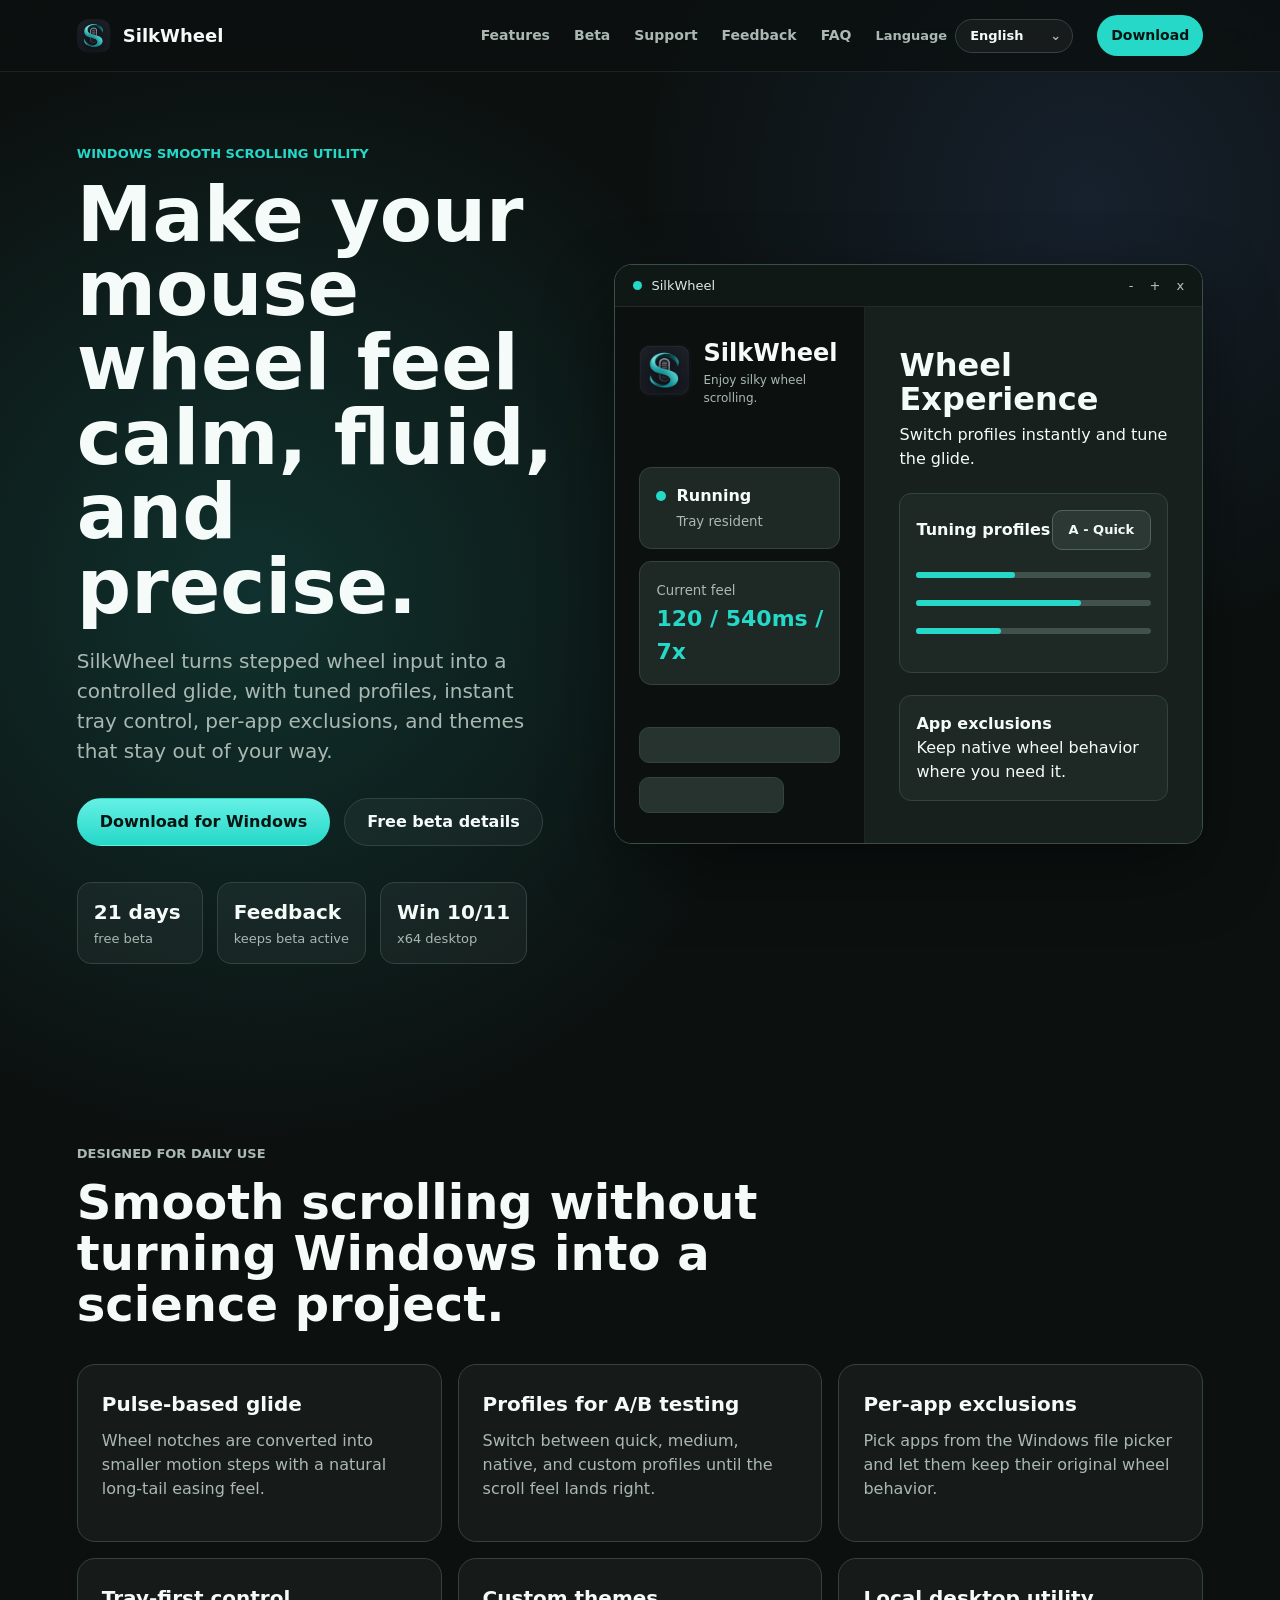
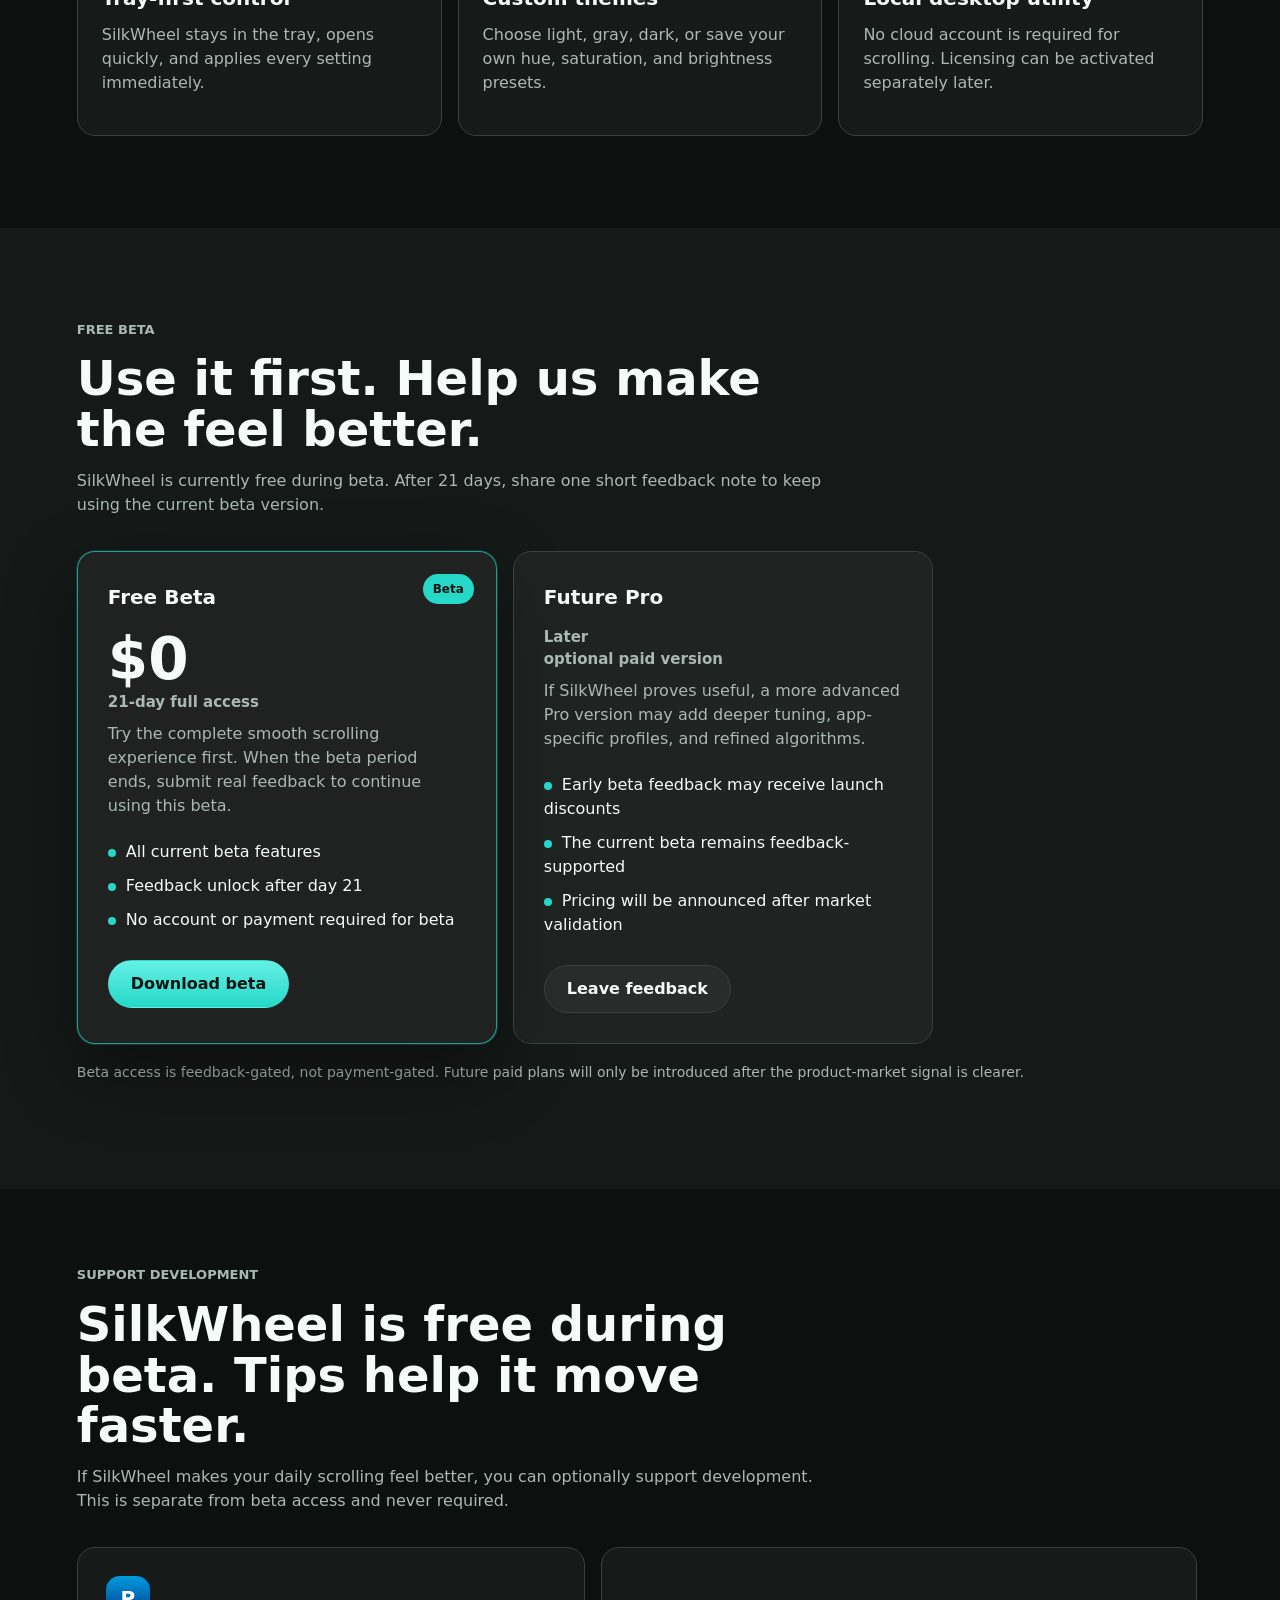
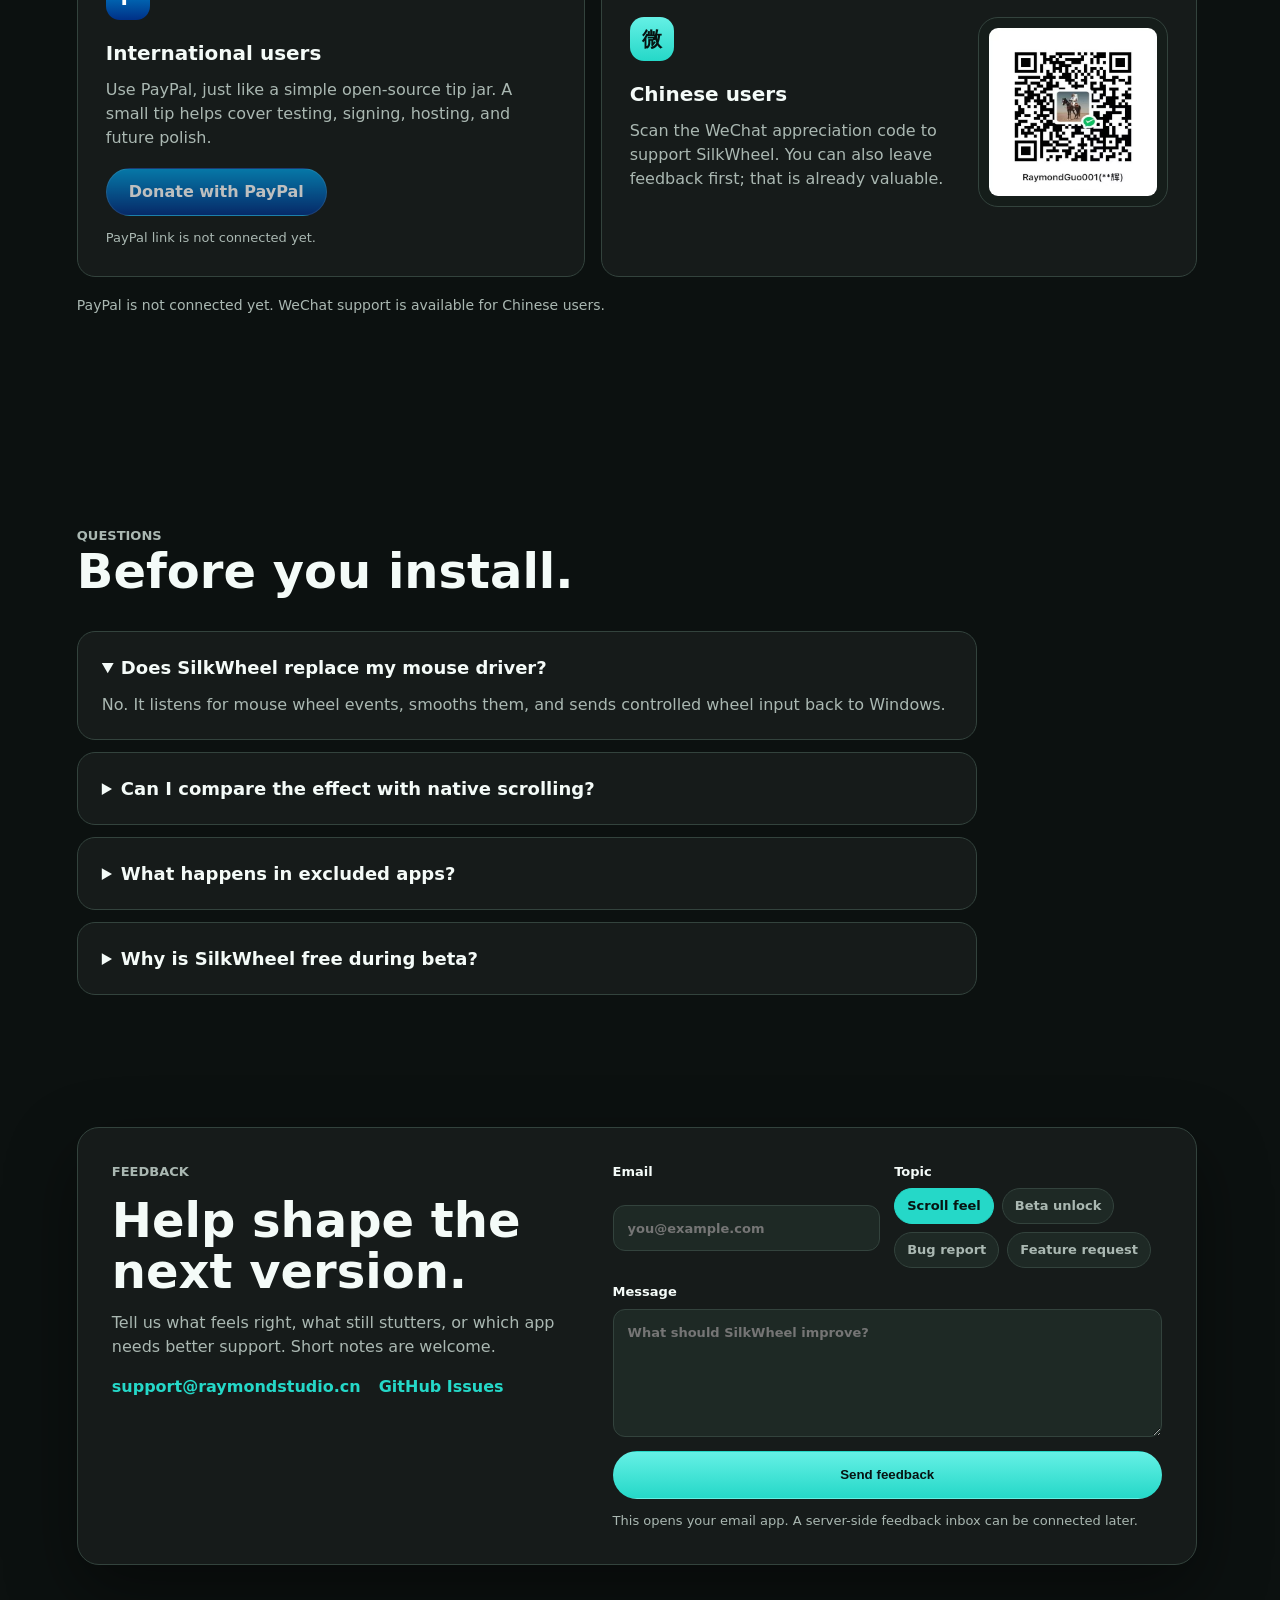
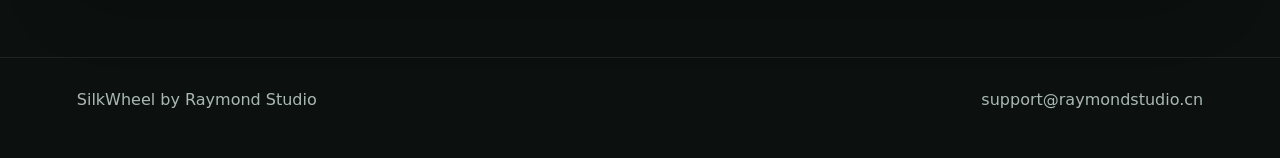
==== commit 6b873a81: "Clean WeChat QR code crop" ====
--- a/website/index.html
+++ b/website/index.html
@@ -18,7 +18,7 @@
   <meta name="twitter:card" content="summary_large_image">
   <link rel="icon" href="assets/silkwheel-logo.png">
   <link rel="stylesheet" href="styles.css?v=20260627-mobile-language2">
-  <script src="support-config.js?v=20260627-wechat1"></script>
+  <script src="support-config.js?v=20260627-clean1"></script>
   <script type="application/ld+json">
   {
     "@context": "https://schema.org",
@@ -209,7 +209,7 @@
             <h3 data-i18n="support.wechatTitle">Chinese users</h3>
             <p data-i18n="support.wechatText">Scan the WeChat appreciation code to support SilkWheel. You can also leave feedback first; that is already valuable.</p>
           </div>
-          <img class="wechat-qr" id="wechatSupportQr" src="assets/wechat-support-qr.png" alt="WeChat support QR code" data-i18n-alt="support.wechatAlt">
+          <img class="wechat-qr" id="wechatSupportQr" src="assets/wechat-support-qr.png?v=20260627-clean1" alt="WeChat support QR code" data-i18n-alt="support.wechatAlt">
         </article>
       </div>
       <p class="pricing-note" data-i18n="support.note">PayPal is not connected yet. WeChat support is available for Chinese users.</p>
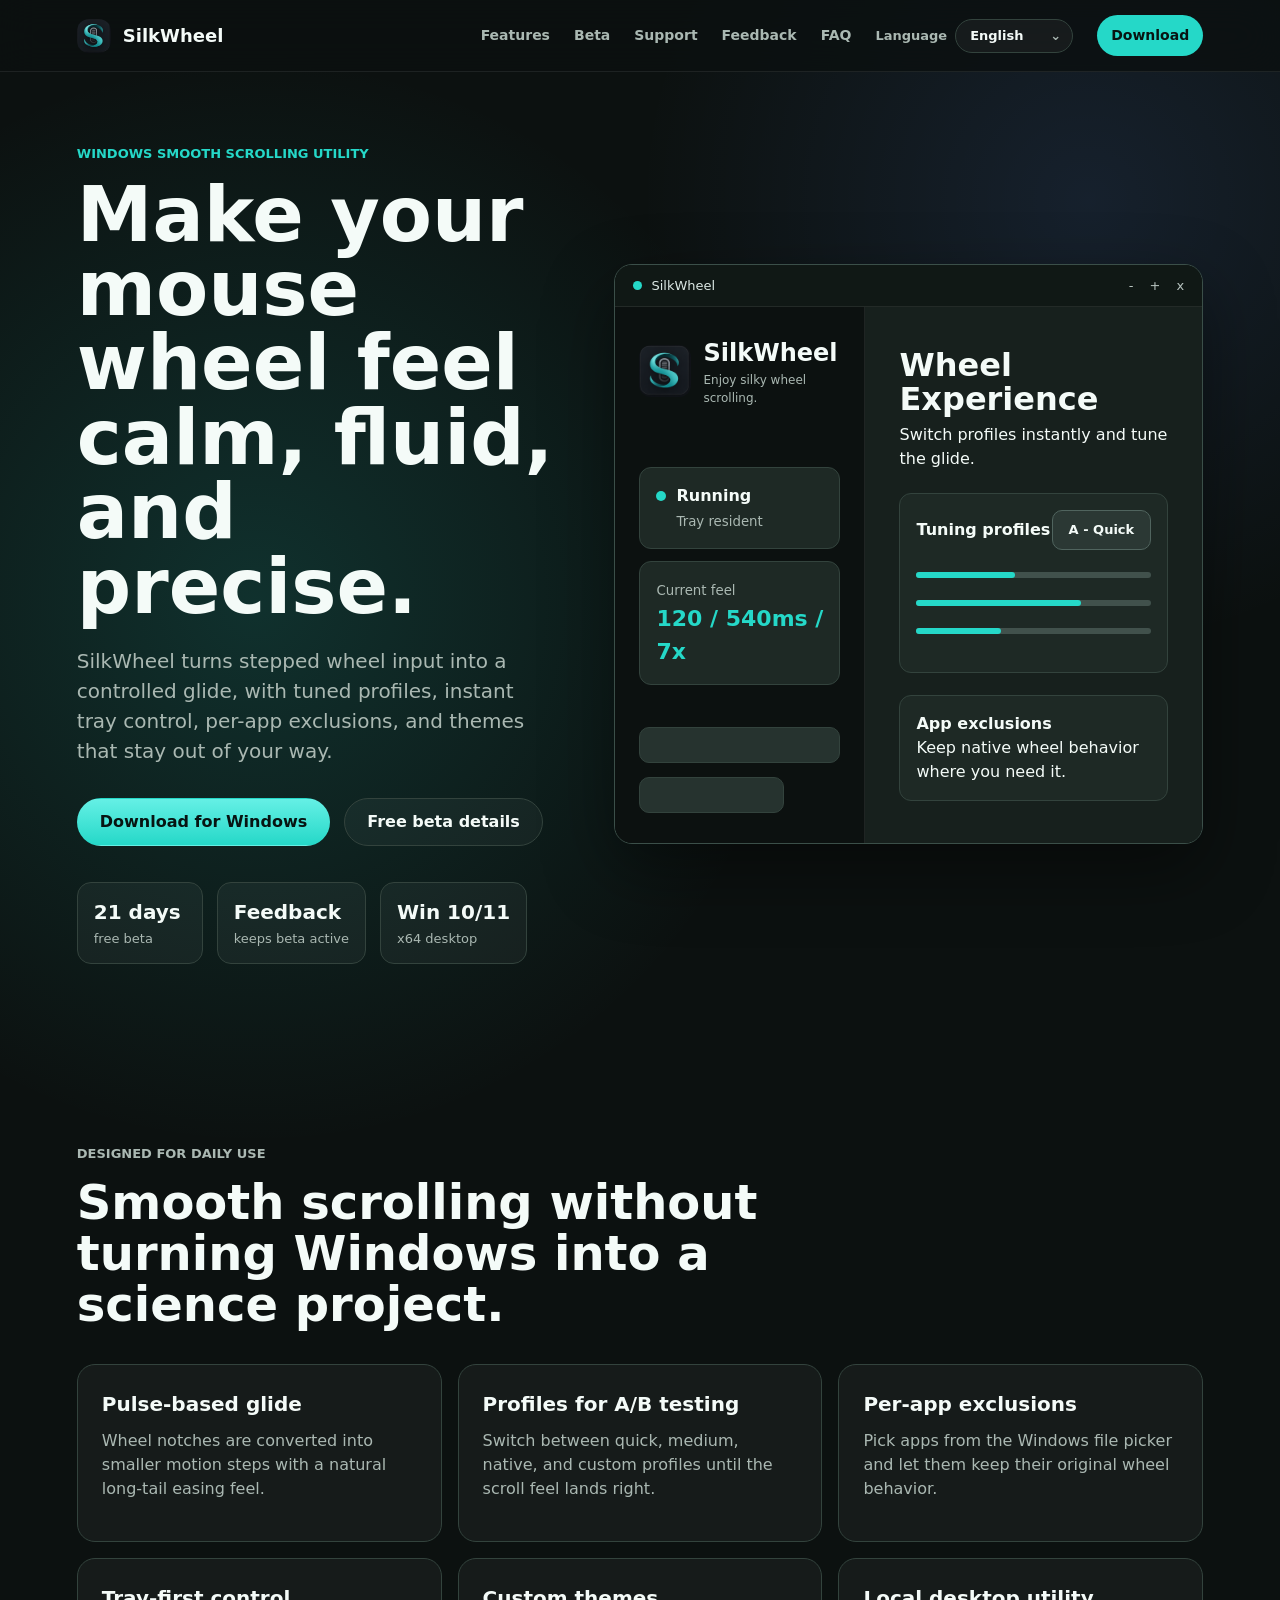
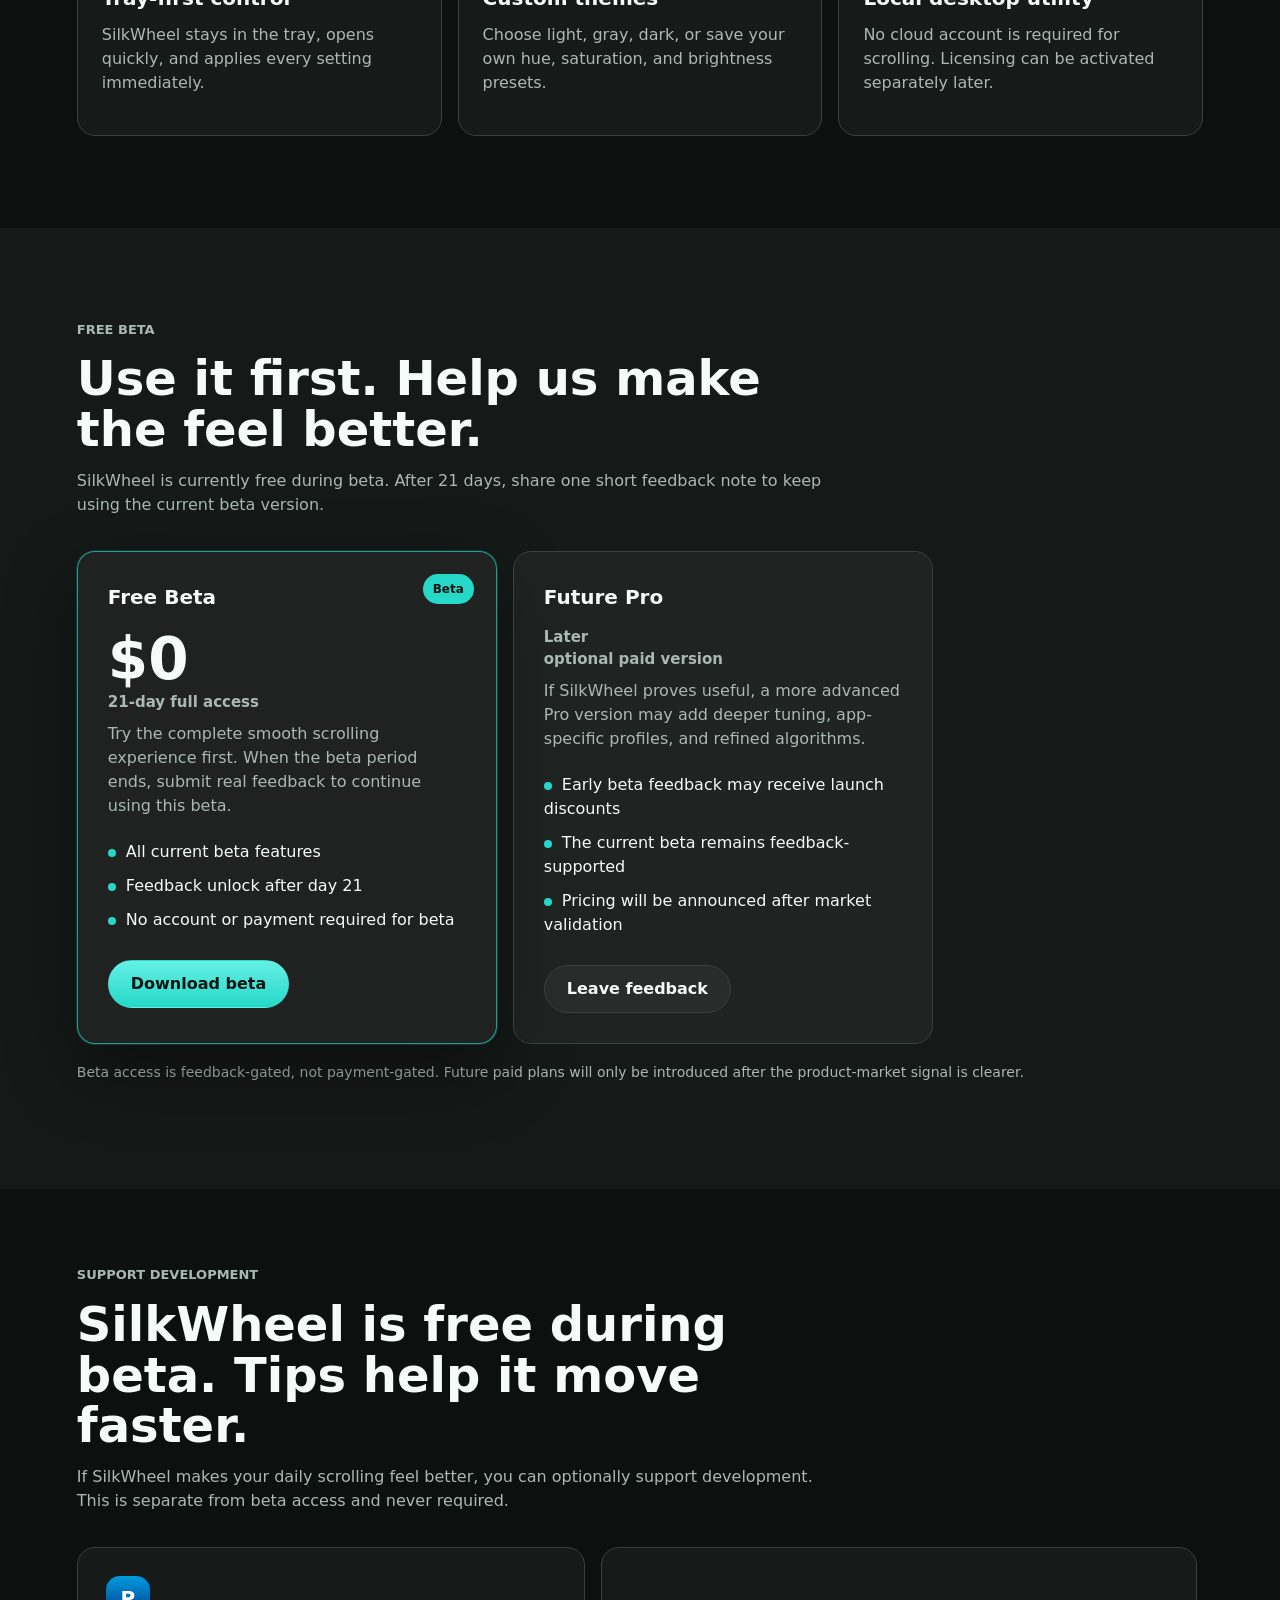
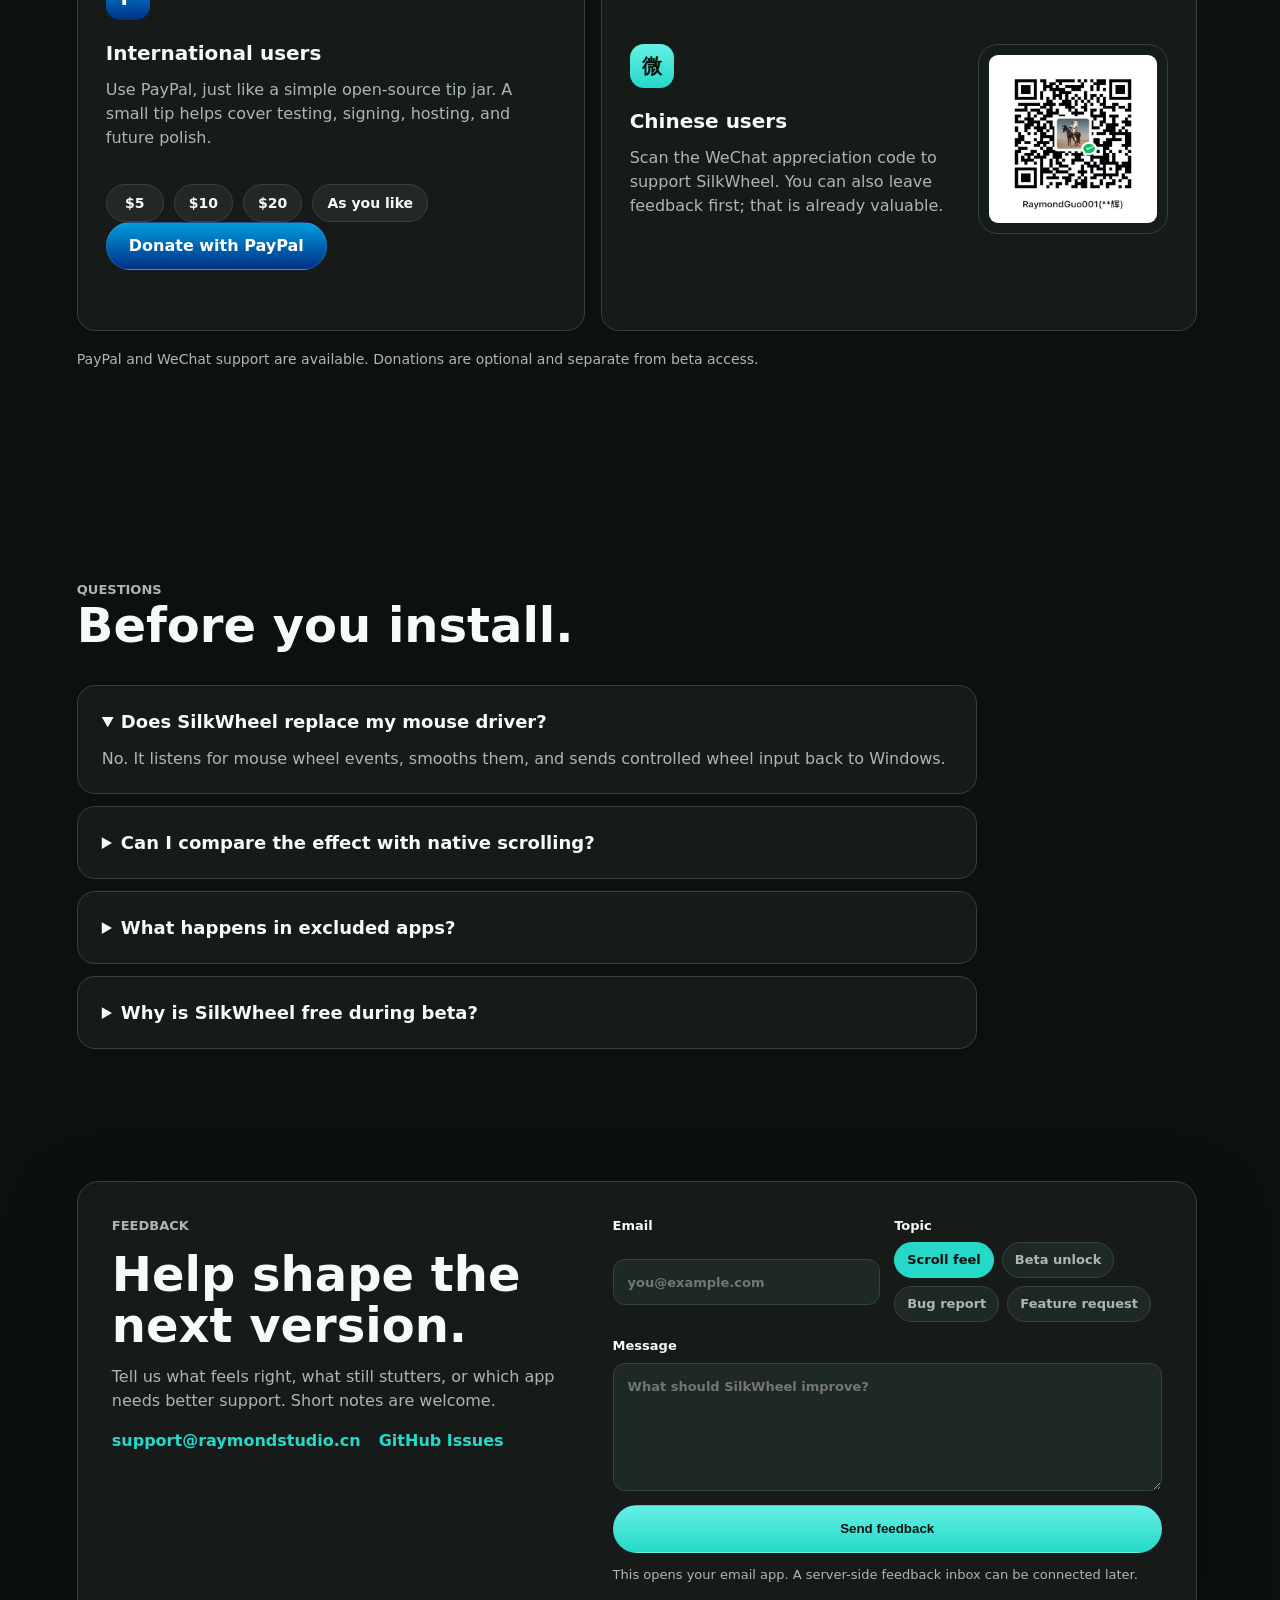
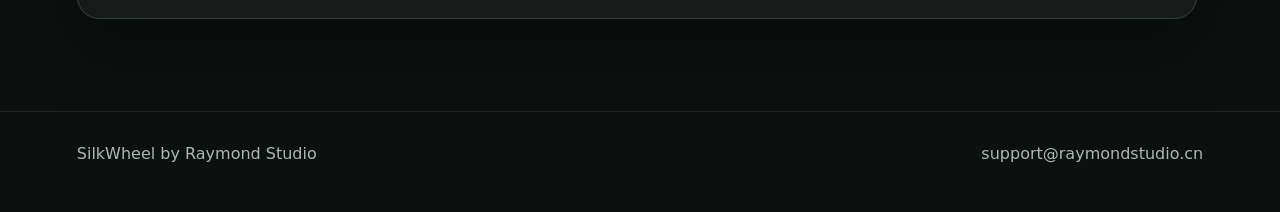
==== commit 2dabf0ac: "Add donation support links" ====
--- a/website/index.html
+++ b/website/index.html
@@ -17,8 +17,8 @@
   <meta property="og:image" content="https://silkwheel.raymondstudio.cn/assets/silkwheel-logo.png">
   <meta name="twitter:card" content="summary_large_image">
   <link rel="icon" href="assets/silkwheel-logo.png">
-  <link rel="stylesheet" href="styles.css?v=20260627-mobile-language2">
-  <script src="support-config.js?v=20260627-clean1"></script>
+  <link rel="stylesheet" href="styles.css?v=20260627-paypal-buttons1">
+  <script src="support-config-paypal-20260627.js"></script>
   <script type="application/ld+json">
   {
     "@context": "https://schema.org",
@@ -196,10 +196,16 @@
         <p data-i18n="support.text">If SilkWheel makes your daily scrolling feel better, you can optionally support development. This is separate from beta access and never required.</p>
       </div>
       <div class="support-grid">
-        <article class="support-card">
+        <article class="support-card paypal-card is-hidden" id="paypalSupportCard">
           <div class="support-icon paypal-icon">P</div>
           <h3 data-i18n="support.globalTitle">International users</h3>
-          <p data-i18n="support.globalText">Use PayPal or a creator-support link when it is connected. A small tip helps cover testing, signing, hosting, and future polish.</p>
+          <p data-i18n="support.globalText">Use PayPal, just like a simple open-source tip jar. A small tip helps cover testing, signing, hosting, and future polish.</p>
+          <div class="donate-options" id="paypalDonateOptions" aria-label="PayPal donation options">
+            <a class="donate-chip" href="#" data-paypal-amount="5" target="_blank" rel="noopener">$5</a>
+            <a class="donate-chip" href="#" data-paypal-amount="10" target="_blank" rel="noopener">$10</a>
+            <a class="donate-chip" href="#" data-paypal-amount="20" target="_blank" rel="noopener">$20</a>
+            <a class="donate-chip donate-chip-wide" href="#" data-paypal-amount="" target="_blank" rel="noopener" data-i18n="support.asYouLike">As you like</a>
+          </div>
           <a class="button paypal-button disabled-link" id="paypalSupportButton" href="#" aria-disabled="true" target="_blank" rel="noopener" data-i18n="support.paypalButton">Donate with PayPal</a>
           <p class="support-hint" data-i18n="support.paypalHint">PayPal link is not connected yet.</p>
         </article>
@@ -212,7 +218,7 @@
           <img class="wechat-qr" id="wechatSupportQr" src="assets/wechat-support-qr.png?v=20260627-clean1" alt="WeChat support QR code" data-i18n-alt="support.wechatAlt">
         </article>
       </div>
-      <p class="pricing-note" data-i18n="support.note">PayPal is not connected yet. WeChat support is available for Chinese users.</p>
+      <p class="pricing-note" data-i18n="support.note">PayPal and WeChat support are available. Donations are optional and separate from beta access.</p>
     </section>
 
     <section class="section faq" id="faq">
@@ -356,11 +362,12 @@
         "support.globalTitle": "International users",
         "support.globalText": "Use PayPal, just like a simple open-source tip jar. A small tip helps cover testing, signing, hosting, and future polish.",
         "support.paypalButton": "Donate with PayPal",
+        "support.asYouLike": "As you like",
         "support.paypalHint": "PayPal link is not connected yet.",
         "support.wechatTitle": "Chinese users",
         "support.wechatText": "Scan the WeChat appreciation code to support SilkWheel. You can also leave feedback first; that is already valuable.",
         "support.wechatAlt": "WeChat support QR code",
-        "support.note": "PayPal is not connected yet. WeChat support is available for Chinese users.",
+        "support.note": "PayPal and WeChat support are available. Donations are optional and separate from beta access.",
         "faq.eyebrow": "Questions",
         "faq.title": "Before you install.",
         "faq.driverQ": "Does SilkWheel replace my mouse driver?",
@@ -461,11 +468,12 @@
         "support.globalTitle": "海外用户",
         "support.globalText": "海外用户可以像支持开源工具一样通过 PayPal 自愿打赏。小额支持会用于测试、签名、服务器和后续打磨。",
         "support.paypalButton": "用 PayPal 打赏",
+        "support.asYouLike": "随心支持",
         "support.paypalHint": "PayPal 链接尚未接入。",
         "support.wechatTitle": "国内用户",
         "support.wechatText": "可以扫码支持 SilkWheel。你也可以先提交反馈，这本身已经很有价值。",
         "support.wechatAlt": "微信打赏二维码",
-        "support.note": "PayPal 链接尚未接入，国内用户可以先通过微信打赏支持。",
+        "support.note": "PayPal 和微信打赏已接入。打赏完全自愿，和 Beta 使用/解锁分开。",
         "faq.eyebrow": "常见问题",
         "faq.title": "安装前你可能想知道。",
         "faq.driverQ": "SilkWheel 会替换鼠标驱动吗？",
@@ -503,6 +511,8 @@
     const languageCurrent = document.querySelector("#languageCurrent");
     const languageMenu = document.querySelector("#languageMenu");
     const paypalSupportButton = document.querySelector("#paypalSupportButton");
+    const paypalSupportCard = document.querySelector("#paypalSupportCard");
+    const paypalDonateOptions = document.querySelector("#paypalDonateOptions");
     const wechatSupportQr = document.querySelector("#wechatSupportQr");
     const feedbackTopic = document.querySelector("#feedbackTopic");
     const feedbackTopicOptions = document.querySelector("#feedbackTopicOptions");
@@ -576,17 +586,30 @@
       const paypalUrl = String(support.paypalUrl || "").trim();
       if (paypalSupportButton) {
         if (paypalUrl) {
+          paypalSupportCard?.classList.remove("is-hidden");
           paypalSupportButton.href = paypalUrl;
           paypalSupportButton.classList.remove("disabled-link");
           paypalSupportButton.removeAttribute("aria-disabled");
+          paypalDonateOptions?.querySelectorAll("[data-paypal-amount]").forEach((link) => {
+            const amount = link.getAttribute("data-paypal-amount") || "";
+            link.href = getPaypalDonateUrl(paypalUrl, amount);
+            link.classList.remove("disabled-link");
+            link.removeAttribute("aria-disabled");
+          });
           const hint = paypalSupportButton.parentElement?.querySelector(".support-hint");
           if (hint) {
             hint.textContent = "";
           }
         } else {
+          paypalSupportCard?.classList.add("is-hidden");
           paypalSupportButton.href = "#";
           paypalSupportButton.classList.add("disabled-link");
           paypalSupportButton.setAttribute("aria-disabled", "true");
+          paypalDonateOptions?.querySelectorAll("[data-paypal-amount]").forEach((link) => {
+            link.href = "#";
+            link.classList.add("disabled-link");
+            link.setAttribute("aria-disabled", "true");
+          });
           const hint = paypalSupportButton.parentElement?.querySelector(".support-hint");
           if (hint && copy["support.paypalHint"]) {
             hint.textContent = copy["support.paypalHint"];
@@ -597,6 +620,21 @@
       if (wechatSupportQr && support.wechatQr) {
         wechatSupportQr.src = support.wechatQr;
       }
+    }
+
+    function getPaypalDonateUrl(baseUrl, amount) {
+      if (!amount) {
+        return baseUrl;
+      }
+
+      const normalizedBase = baseUrl.replace(/\/$/, "");
+      if (/paypal\.me/i.test(normalizedBase)) {
+        return `${normalizedBase}/${encodeURIComponent(amount)}USD`;
+      }
+
+      const url = new URL(baseUrl);
+      url.searchParams.set("amount", amount);
+      return url.toString();
     }
 
     const currentLanguage = detectLanguage();
--- a/website/styles.css
+++ b/website/styles.css
@@ -602,6 +602,40 @@
   border-color: rgba(255, 255, 255, 0.12);
 }
 
+#paypalDonateOptions.donate-options {
+  display: flex;
+  flex-wrap: wrap;
+  gap: 10px;
+  margin-top: 18px;
+}
+
+#paypalDonateOptions .donate-chip {
+  display: inline-flex;
+  align-items: center;
+  justify-content: center;
+  min-width: 58px;
+  min-height: 38px;
+  padding: 0 14px;
+  color: var(--text);
+  background: rgba(255, 255, 255, 0.055);
+  border: 1px solid var(--line);
+  border-radius: 999px;
+  font-size: 14px;
+  font-weight: 900;
+  text-decoration: none;
+  transition: transform 180ms ease, border-color 180ms ease, background 180ms ease;
+}
+
+#paypalDonateOptions .donate-chip:hover {
+  transform: translateY(-1px);
+  background: rgba(65, 224, 211, 0.14);
+  border-color: rgba(65, 224, 211, 0.52);
+}
+
+#paypalDonateOptions .donate-chip-wide {
+  min-width: 116px;
+}
+
 .support-hint {
   min-height: 20px;
   margin: 12px 0 0;
@@ -613,6 +647,10 @@
   cursor: not-allowed;
   opacity: 0.72;
   pointer-events: none;
+}
+
+.is-hidden {
+  display: none !important;
 }
 
 .wechat-card {
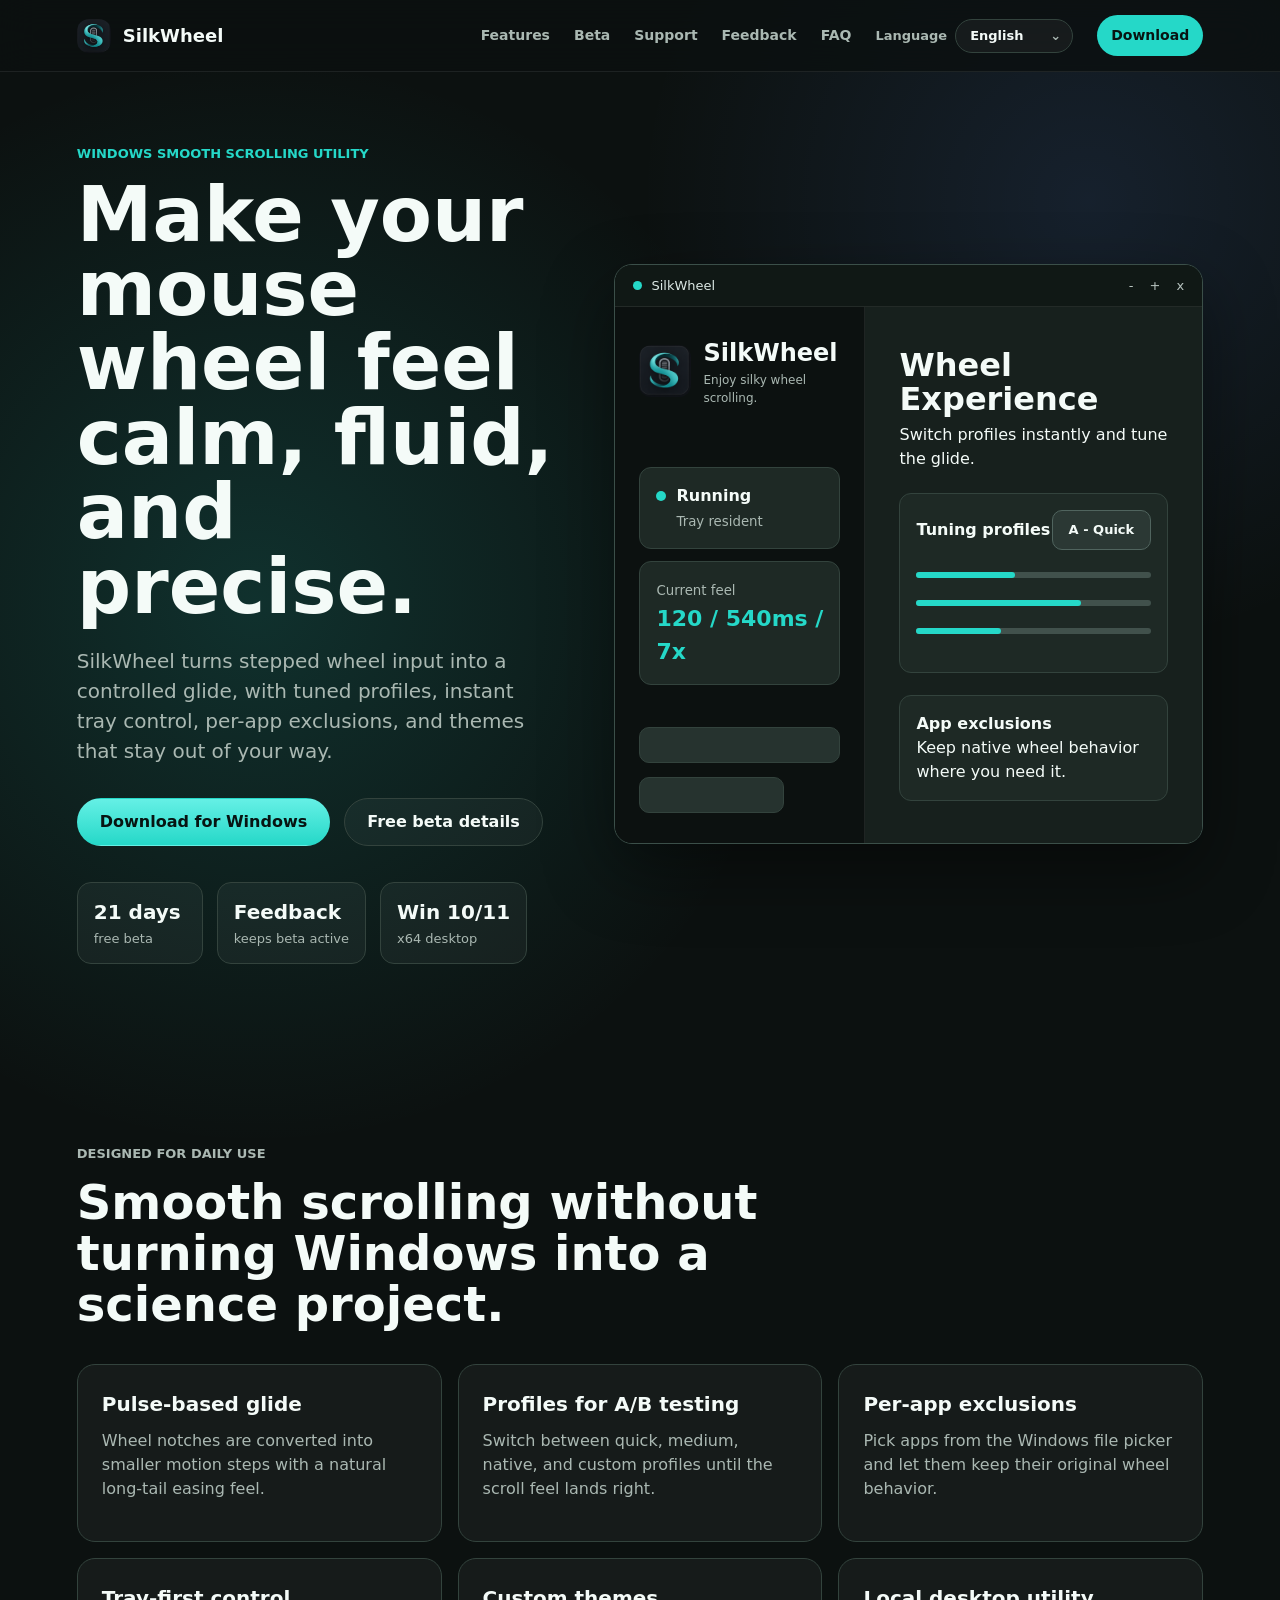
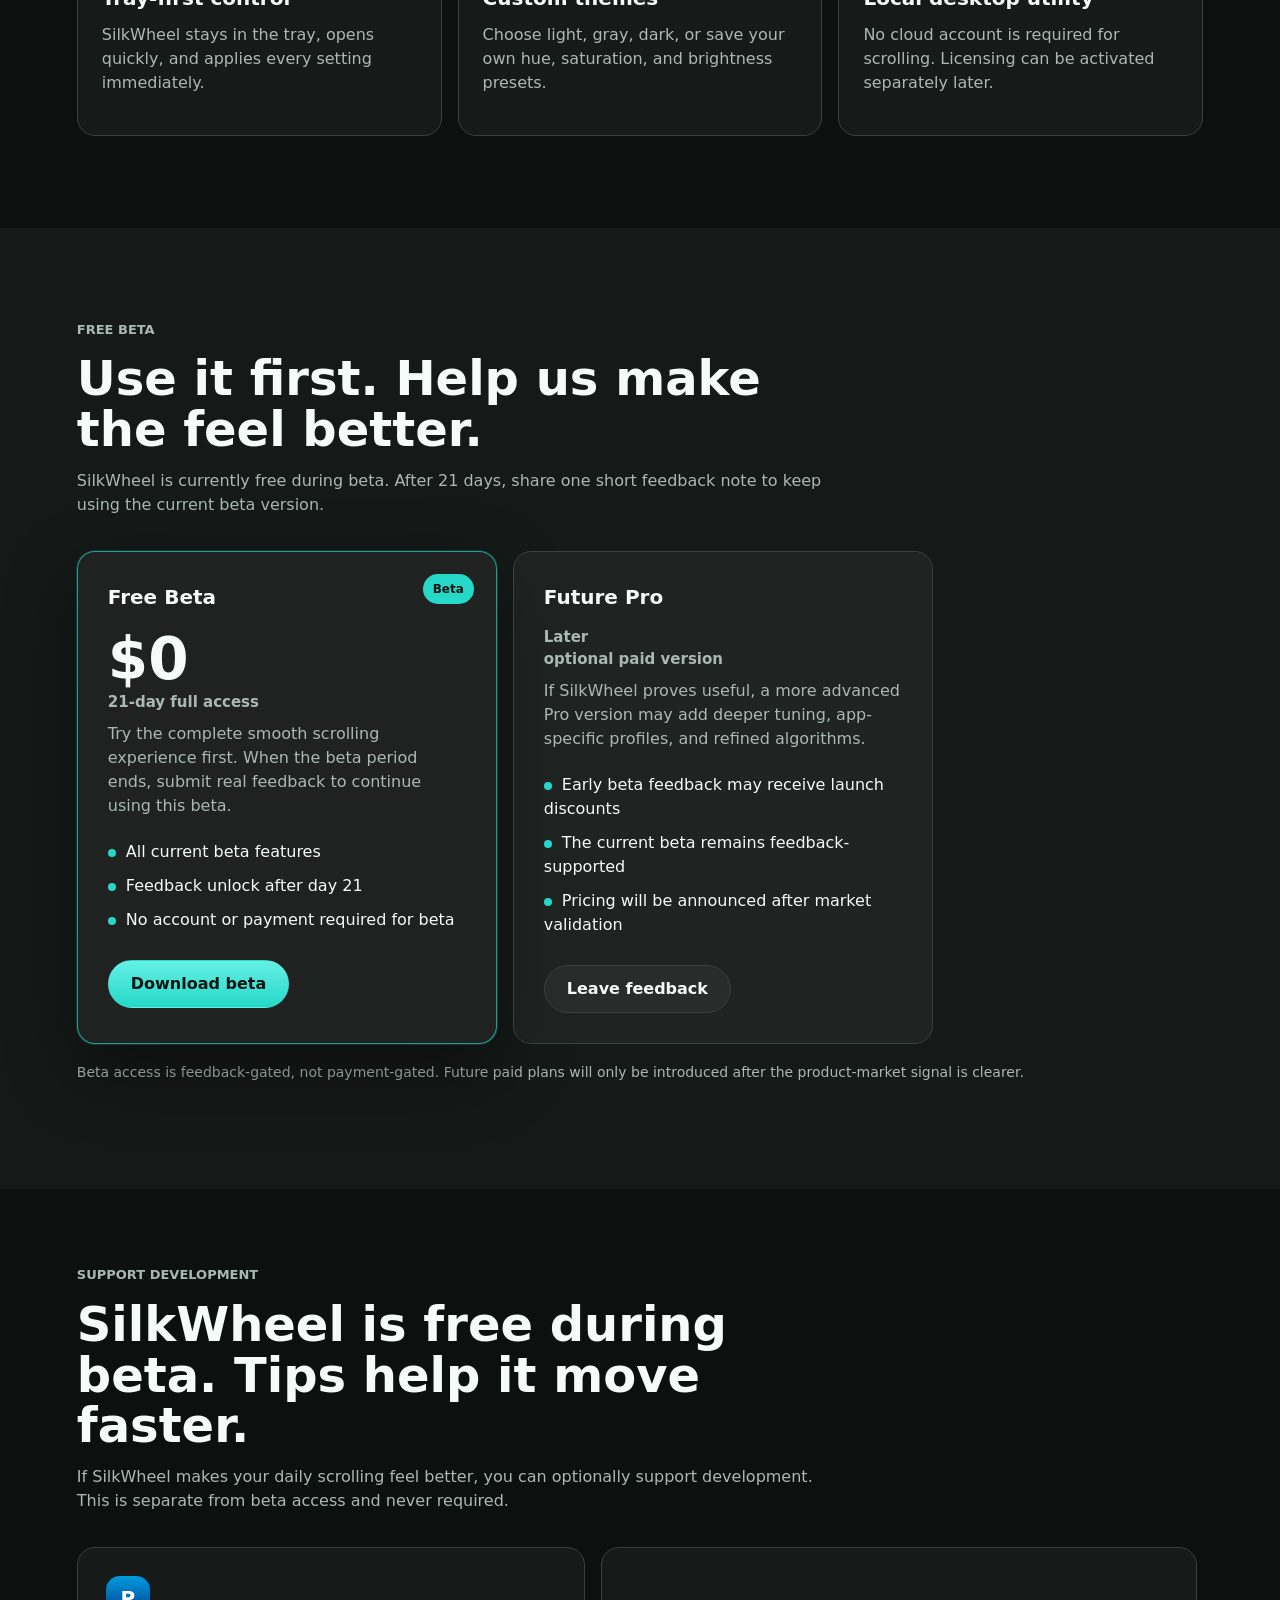
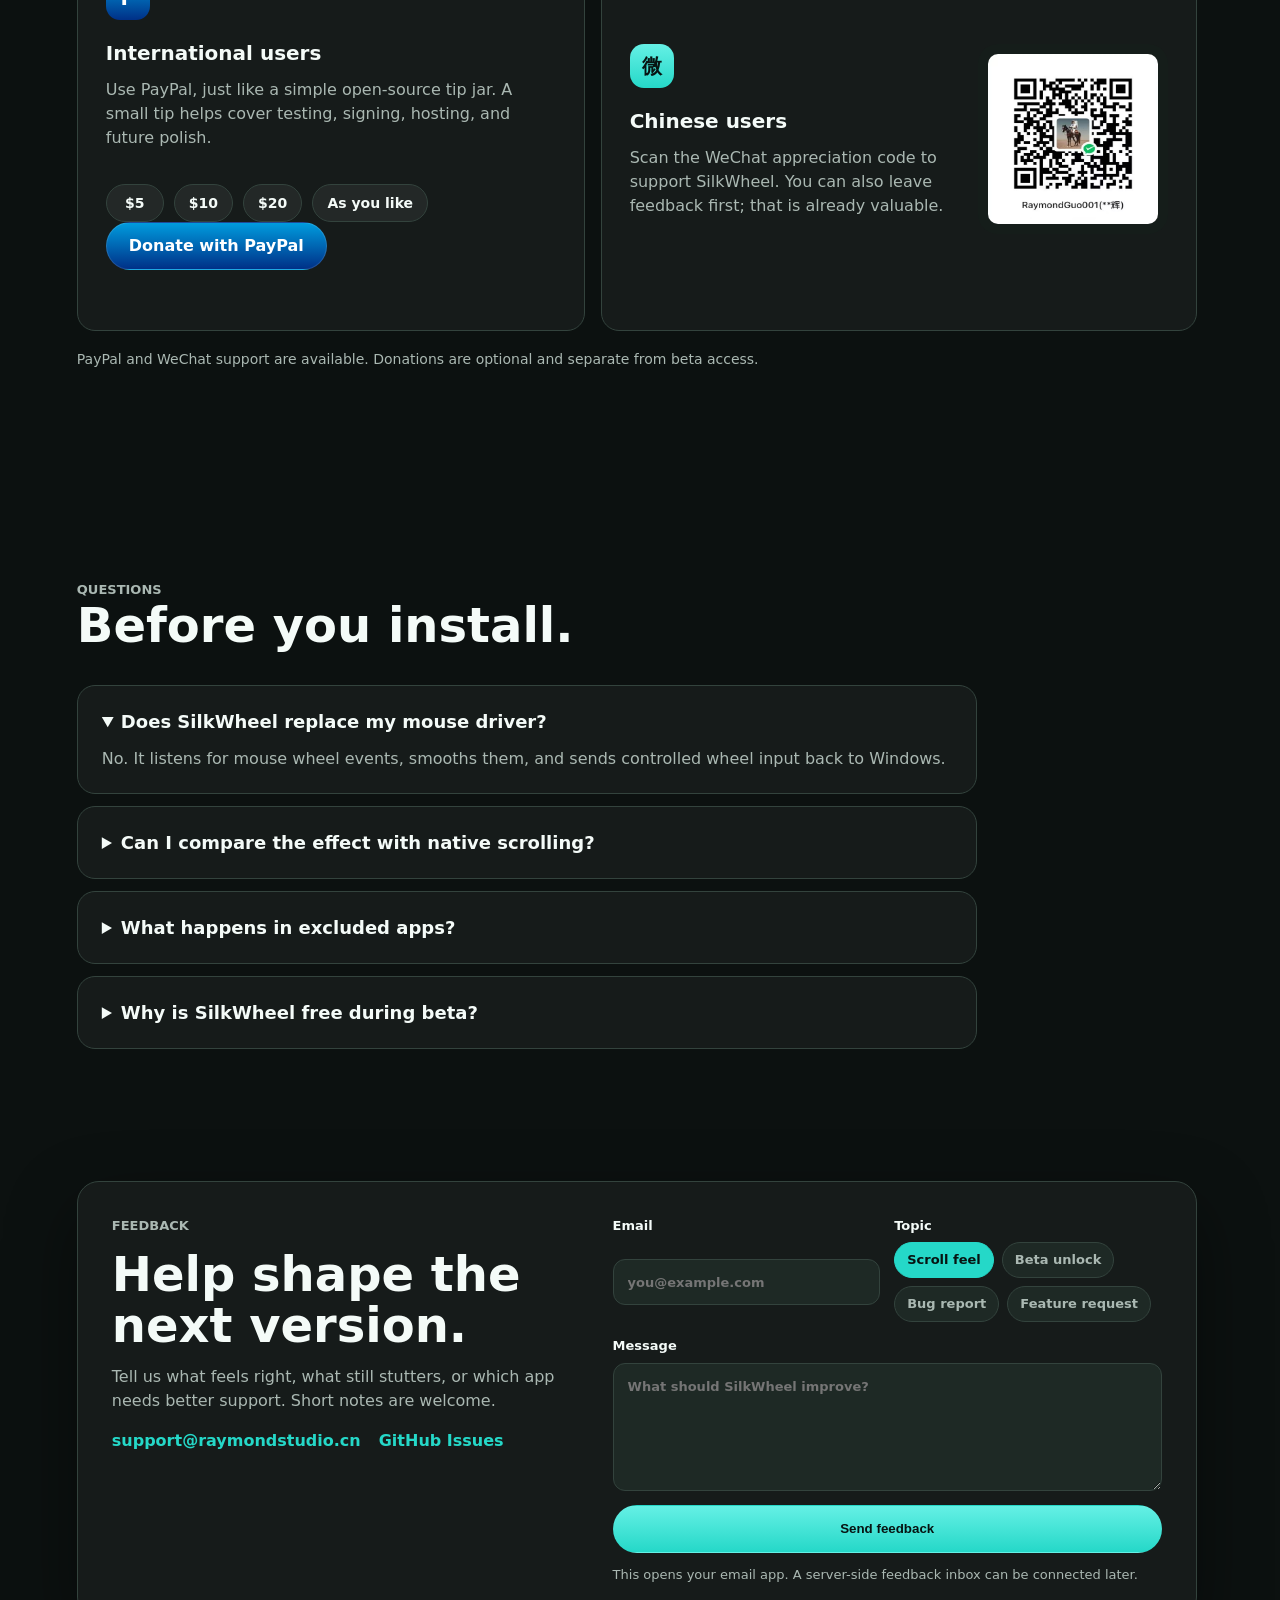
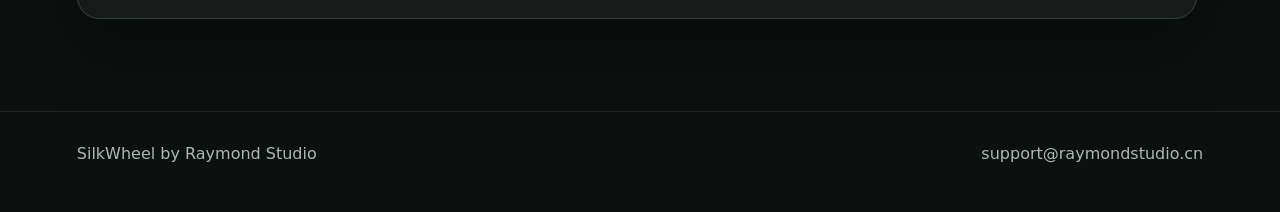
==== commit 19f1f521: "Remove WeChat QR outline" ====
--- a/website/index.html
+++ b/website/index.html
@@ -17,7 +17,7 @@
   <meta property="og:image" content="https://silkwheel.raymondstudio.cn/assets/silkwheel-logo.png">
   <meta name="twitter:card" content="summary_large_image">
   <link rel="icon" href="assets/silkwheel-logo.png">
-  <link rel="stylesheet" href="styles.css?v=20260627-paypal-buttons1">
+  <link rel="stylesheet" href="styles.css?v=20260627-qr-clean1">
   <script src="support-config-paypal-20260627.js"></script>
   <script type="application/ld+json">
   {
--- a/website/styles.css
+++ b/website/styles.css
@@ -665,7 +665,7 @@
   height: 190px;
   padding: 10px;
   background: var(--panel);
-  border: 1px solid var(--line);
+  border: 0;
   border-radius: 20px;
 }
 
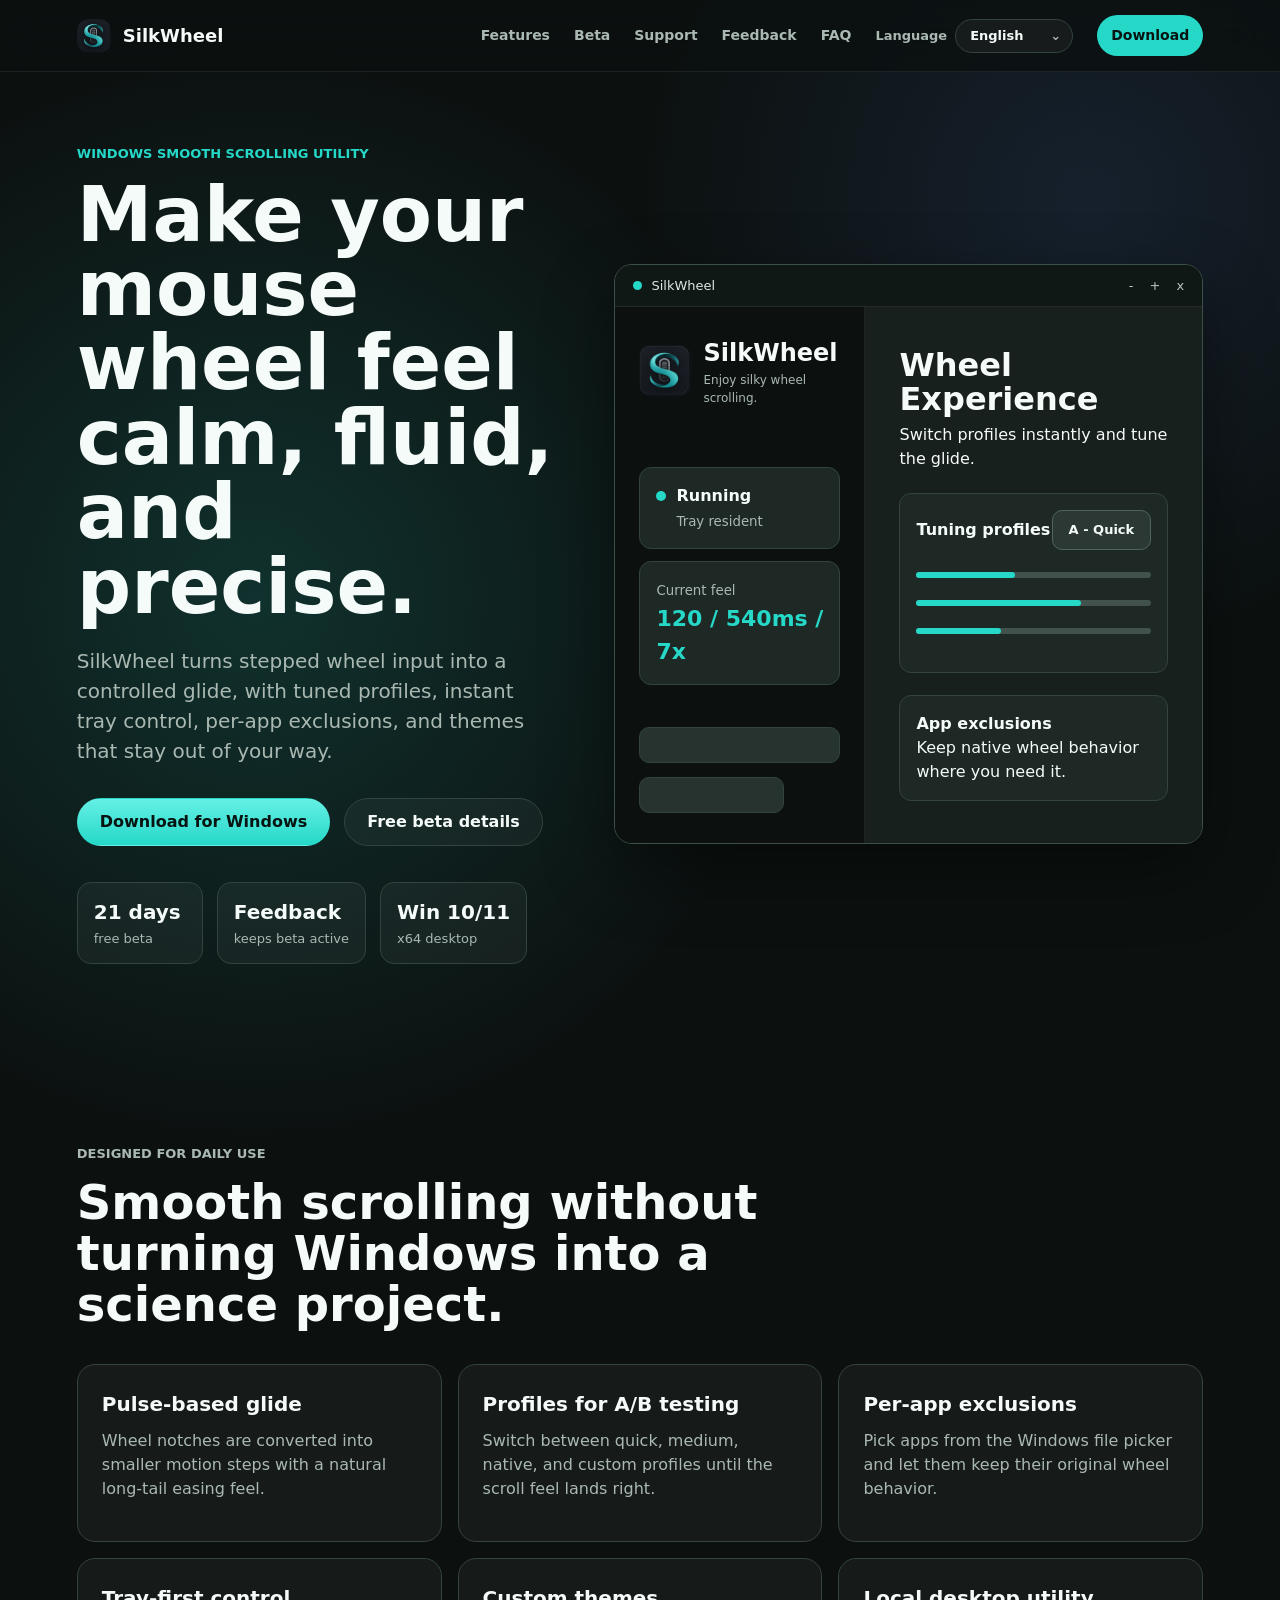
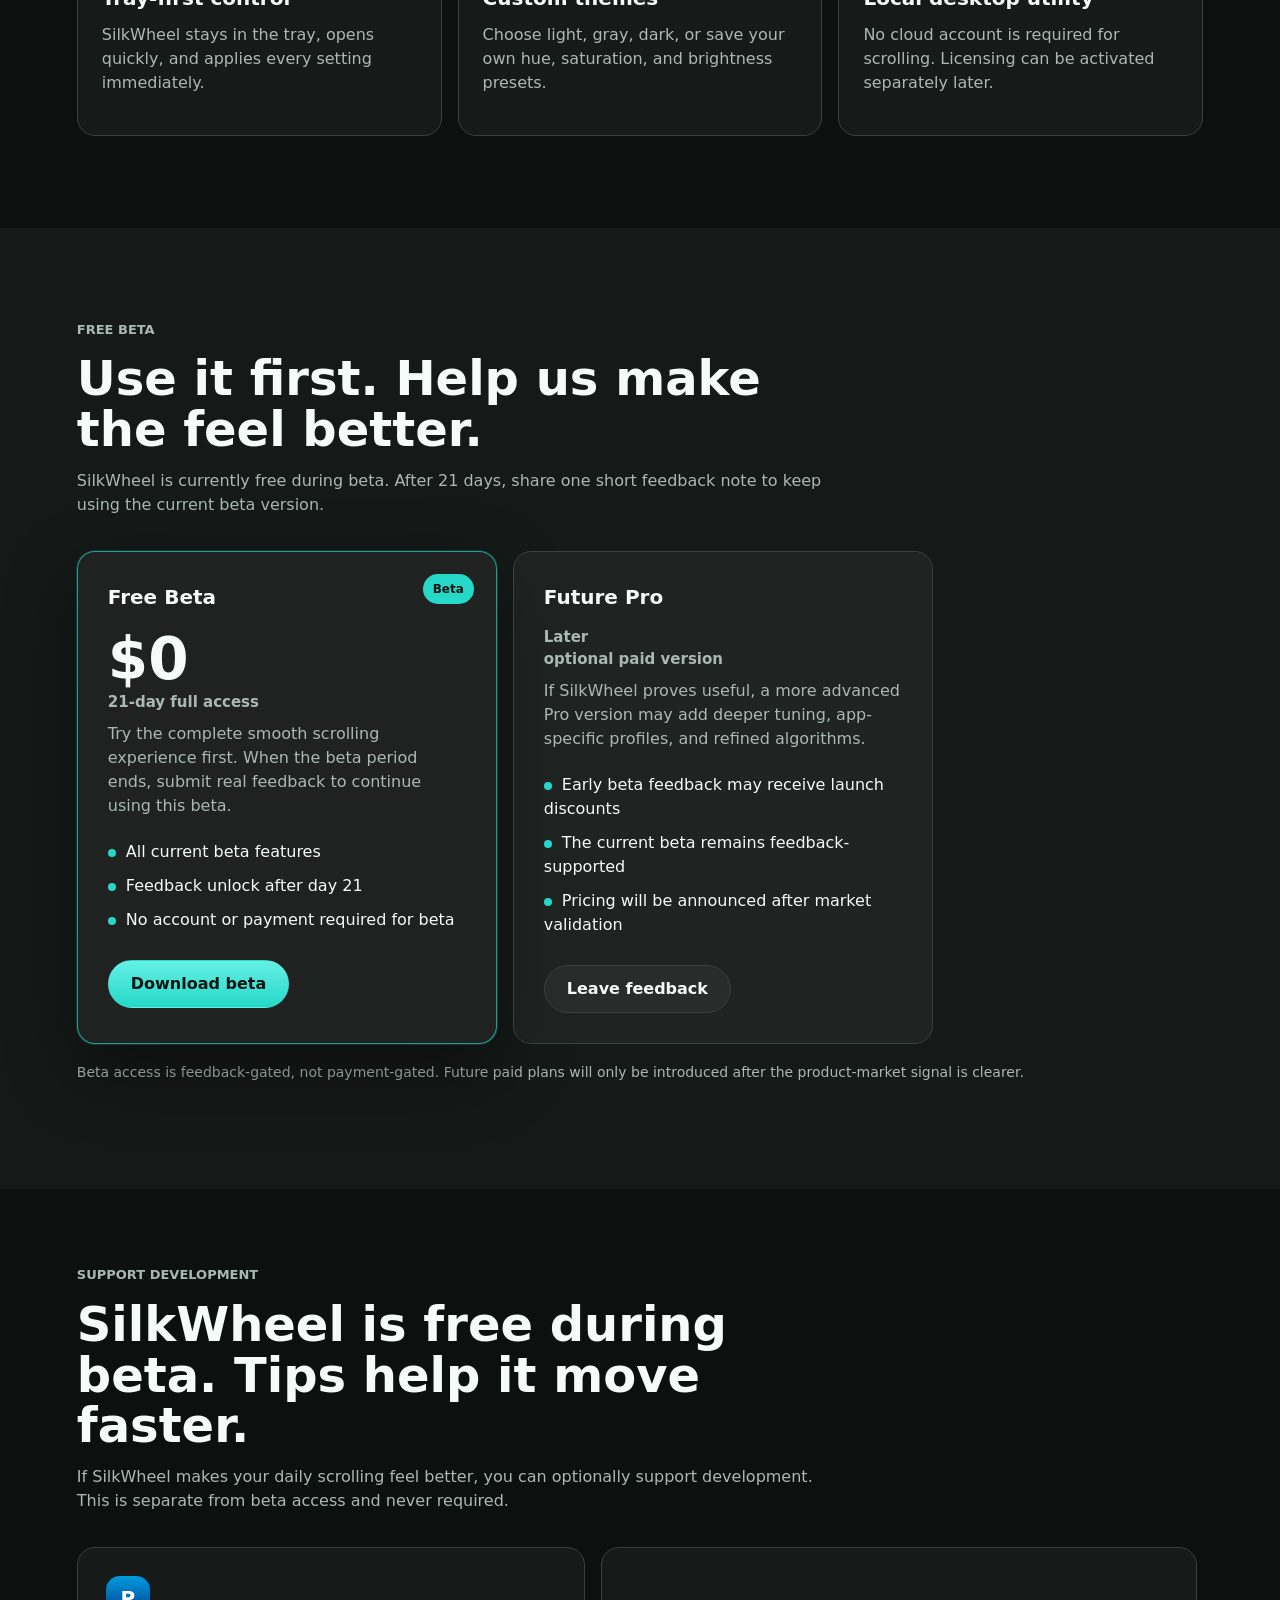
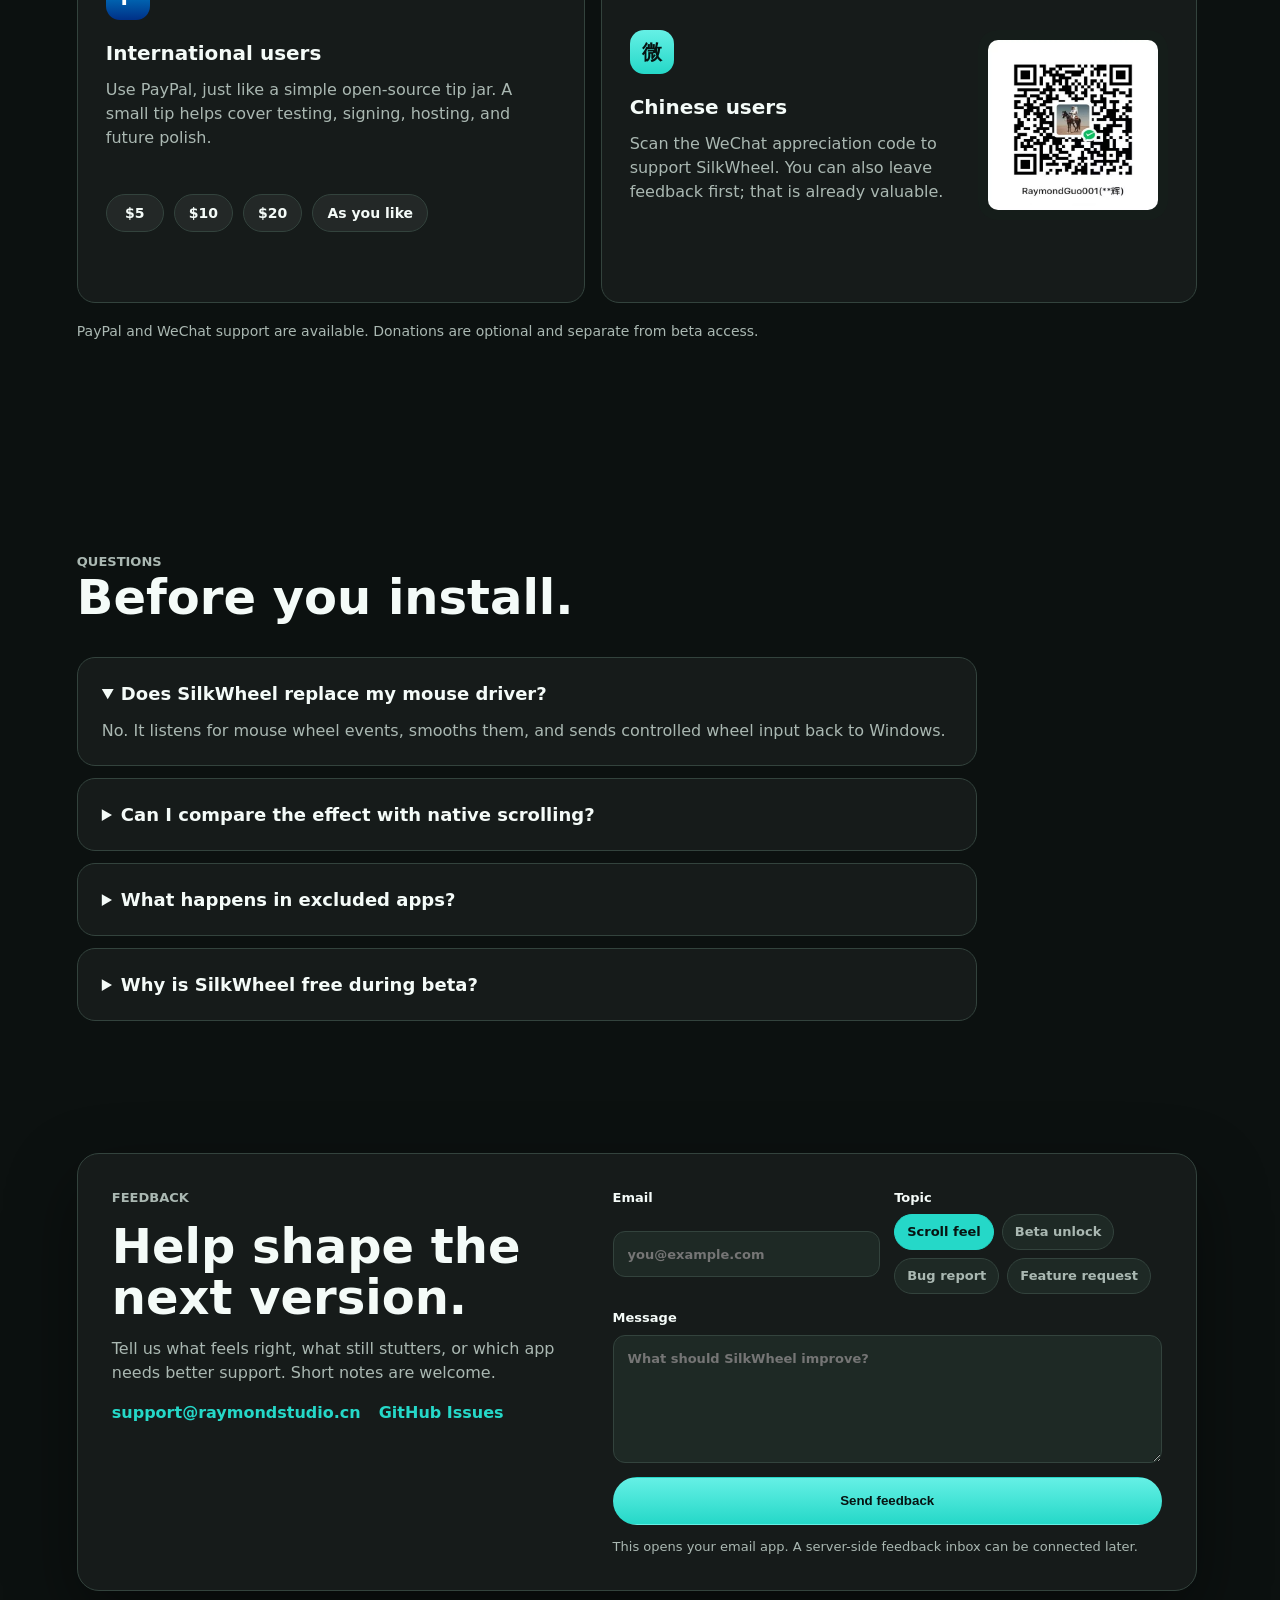
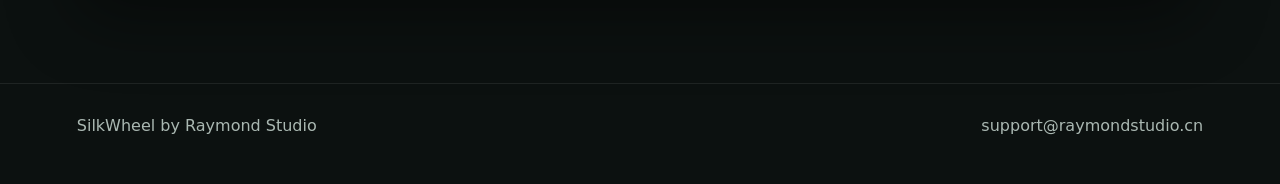
==== commit 04551be5: "Simplify PayPal donation actions" ====
--- a/website/index.html
+++ b/website/index.html
@@ -17,7 +17,7 @@
   <meta property="og:image" content="https://silkwheel.raymondstudio.cn/assets/silkwheel-logo.png">
   <meta name="twitter:card" content="summary_large_image">
   <link rel="icon" href="assets/silkwheel-logo.png">
-  <link rel="stylesheet" href="styles.css?v=20260627-qr-clean1">
+  <link rel="stylesheet" href="styles.css?v=20260627-paypal-chips2">
   <script src="support-config-paypal-20260627.js"></script>
   <script type="application/ld+json">
   {
@@ -206,7 +206,6 @@
             <a class="donate-chip" href="#" data-paypal-amount="20" target="_blank" rel="noopener">$20</a>
             <a class="donate-chip donate-chip-wide" href="#" data-paypal-amount="" target="_blank" rel="noopener" data-i18n="support.asYouLike">As you like</a>
           </div>
-          <a class="button paypal-button disabled-link" id="paypalSupportButton" href="#" aria-disabled="true" target="_blank" rel="noopener" data-i18n="support.paypalButton">Donate with PayPal</a>
           <p class="support-hint" data-i18n="support.paypalHint">PayPal link is not connected yet.</p>
         </article>
         <article class="support-card wechat-card">
@@ -361,7 +360,6 @@
         "support.text": "If SilkWheel makes your daily scrolling feel better, you can optionally support development. This is separate from beta access and never required.",
         "support.globalTitle": "International users",
         "support.globalText": "Use PayPal, just like a simple open-source tip jar. A small tip helps cover testing, signing, hosting, and future polish.",
-        "support.paypalButton": "Donate with PayPal",
         "support.asYouLike": "As you like",
         "support.paypalHint": "PayPal link is not connected yet.",
         "support.wechatTitle": "Chinese users",
@@ -467,7 +465,6 @@
         "support.text": "如果 SilkWheel 真的改善了你的日常滚动体验，可以选择自愿支持开发。打赏和 Beta 解锁分开，完全不是强制要求。",
         "support.globalTitle": "海外用户",
         "support.globalText": "海外用户可以像支持开源工具一样通过 PayPal 自愿打赏。小额支持会用于测试、签名、服务器和后续打磨。",
-        "support.paypalButton": "用 PayPal 打赏",
         "support.asYouLike": "随心支持",
         "support.paypalHint": "PayPal 链接尚未接入。",
         "support.wechatTitle": "国内用户",
@@ -510,7 +507,6 @@
     const languageButton = document.querySelector("#languageButton");
     const languageCurrent = document.querySelector("#languageCurrent");
     const languageMenu = document.querySelector("#languageMenu");
-    const paypalSupportButton = document.querySelector("#paypalSupportButton");
     const paypalSupportCard = document.querySelector("#paypalSupportCard");
     const paypalDonateOptions = document.querySelector("#paypalDonateOptions");
     const wechatSupportQr = document.querySelector("#wechatSupportQr");
@@ -584,36 +580,28 @@
     function updateSupportLinks(copy) {
       const support = window.SILKWHEEL_SUPPORT || {};
       const paypalUrl = String(support.paypalUrl || "").trim();
-      if (paypalSupportButton) {
-        if (paypalUrl) {
-          paypalSupportCard?.classList.remove("is-hidden");
-          paypalSupportButton.href = paypalUrl;
-          paypalSupportButton.classList.remove("disabled-link");
-          paypalSupportButton.removeAttribute("aria-disabled");
-          paypalDonateOptions?.querySelectorAll("[data-paypal-amount]").forEach((link) => {
-            const amount = link.getAttribute("data-paypal-amount") || "";
-            link.href = getPaypalDonateUrl(paypalUrl, amount);
-            link.classList.remove("disabled-link");
-            link.removeAttribute("aria-disabled");
-          });
-          const hint = paypalSupportButton.parentElement?.querySelector(".support-hint");
-          if (hint) {
-            hint.textContent = "";
-          }
-        } else {
-          paypalSupportCard?.classList.add("is-hidden");
-          paypalSupportButton.href = "#";
-          paypalSupportButton.classList.add("disabled-link");
-          paypalSupportButton.setAttribute("aria-disabled", "true");
-          paypalDonateOptions?.querySelectorAll("[data-paypal-amount]").forEach((link) => {
-            link.href = "#";
-            link.classList.add("disabled-link");
-            link.setAttribute("aria-disabled", "true");
-          });
-          const hint = paypalSupportButton.parentElement?.querySelector(".support-hint");
-          if (hint && copy["support.paypalHint"]) {
-            hint.textContent = copy["support.paypalHint"];
-          }
+      if (paypalUrl) {
+        paypalSupportCard?.classList.remove("is-hidden");
+        paypalDonateOptions?.querySelectorAll("[data-paypal-amount]").forEach((link) => {
+          const amount = link.getAttribute("data-paypal-amount") || "";
+          link.href = getPaypalDonateUrl(paypalUrl, amount);
+          link.classList.remove("disabled-link");
+          link.removeAttribute("aria-disabled");
+        });
+        const hint = paypalSupportCard?.querySelector(".support-hint");
+        if (hint) {
+          hint.textContent = "";
+        }
+      } else {
+        paypalSupportCard?.classList.add("is-hidden");
+        paypalDonateOptions?.querySelectorAll("[data-paypal-amount]").forEach((link) => {
+          link.href = "#";
+          link.classList.add("disabled-link");
+          link.setAttribute("aria-disabled", "true");
+        });
+        const hint = paypalSupportCard?.querySelector(".support-hint");
+        if (hint && copy["support.paypalHint"]) {
+          hint.textContent = copy["support.paypalHint"];
         }
       }
 
--- a/website/styles.css
+++ b/website/styles.css
@@ -606,7 +606,8 @@
   display: flex;
   flex-wrap: wrap;
   gap: 10px;
-  margin-top: 18px;
+  margin-top: 28px;
+  margin-bottom: 10px;
 }
 
 #paypalDonateOptions .donate-chip {
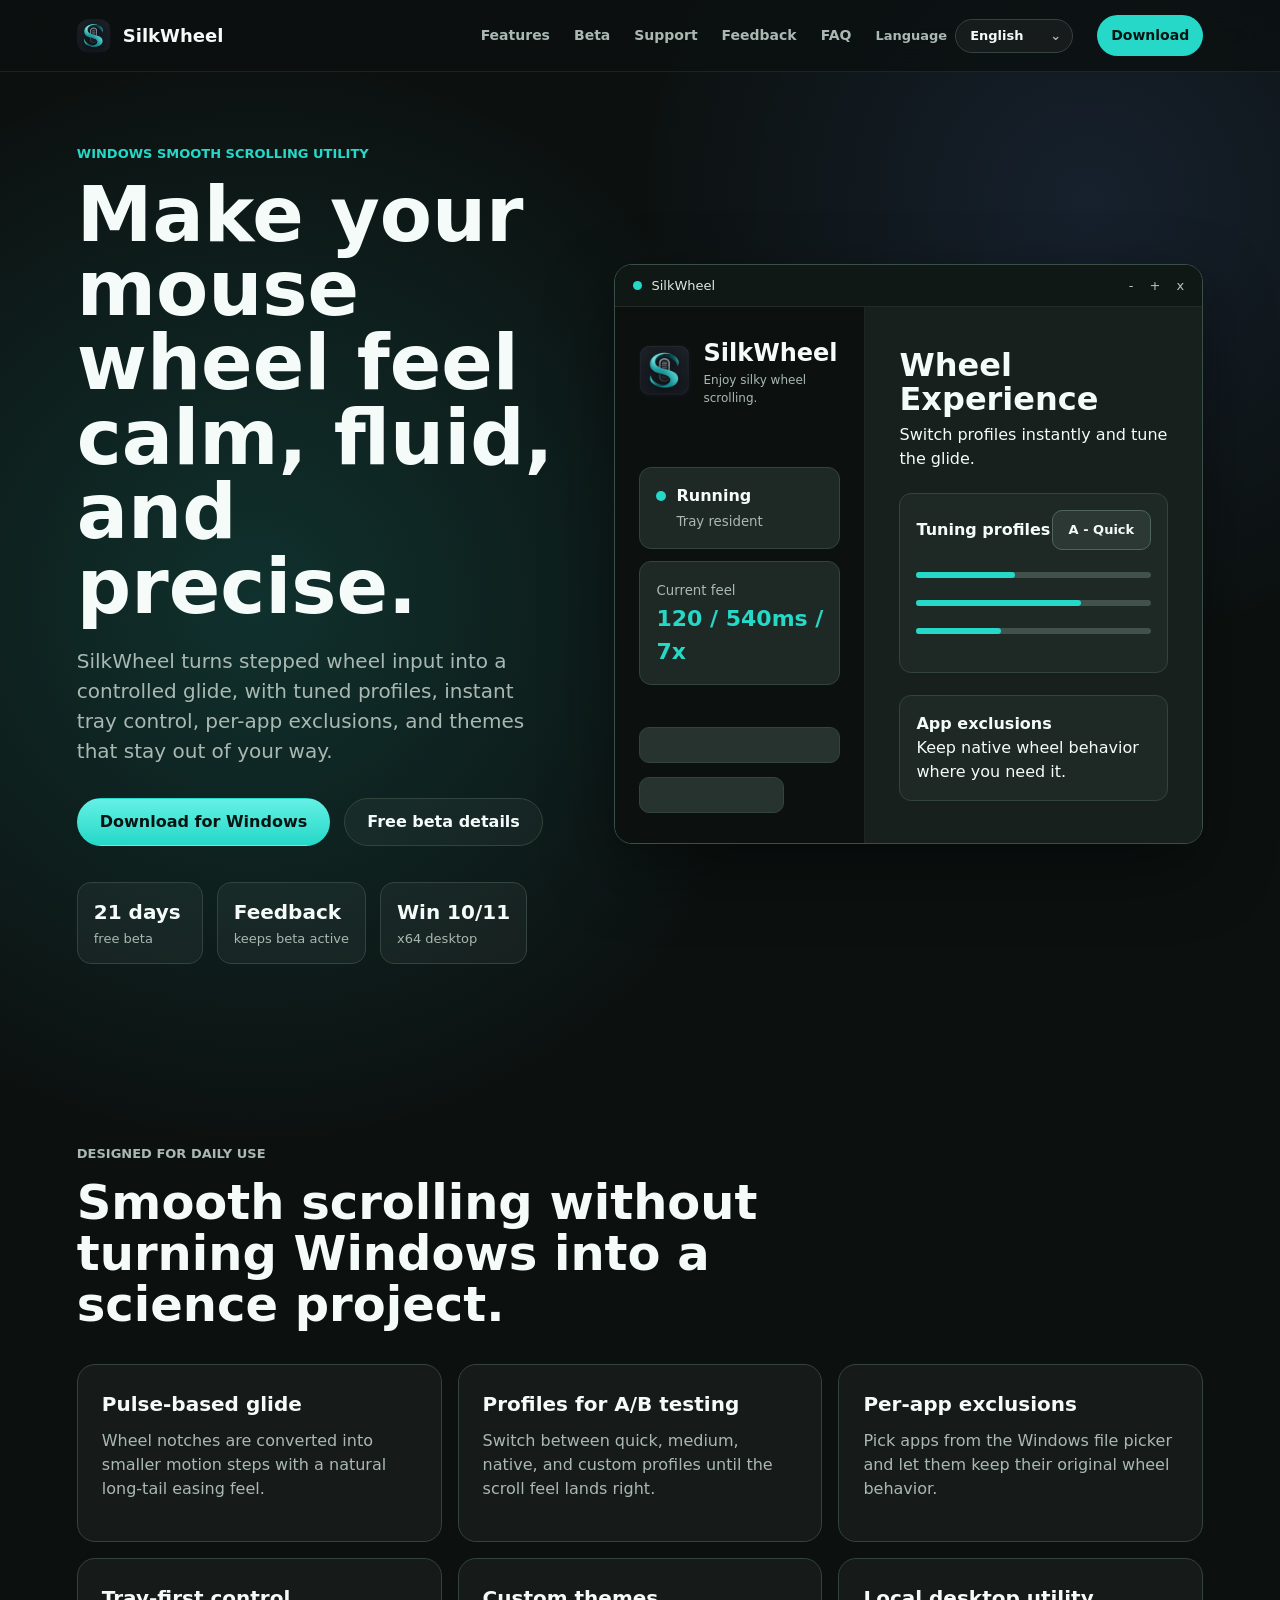
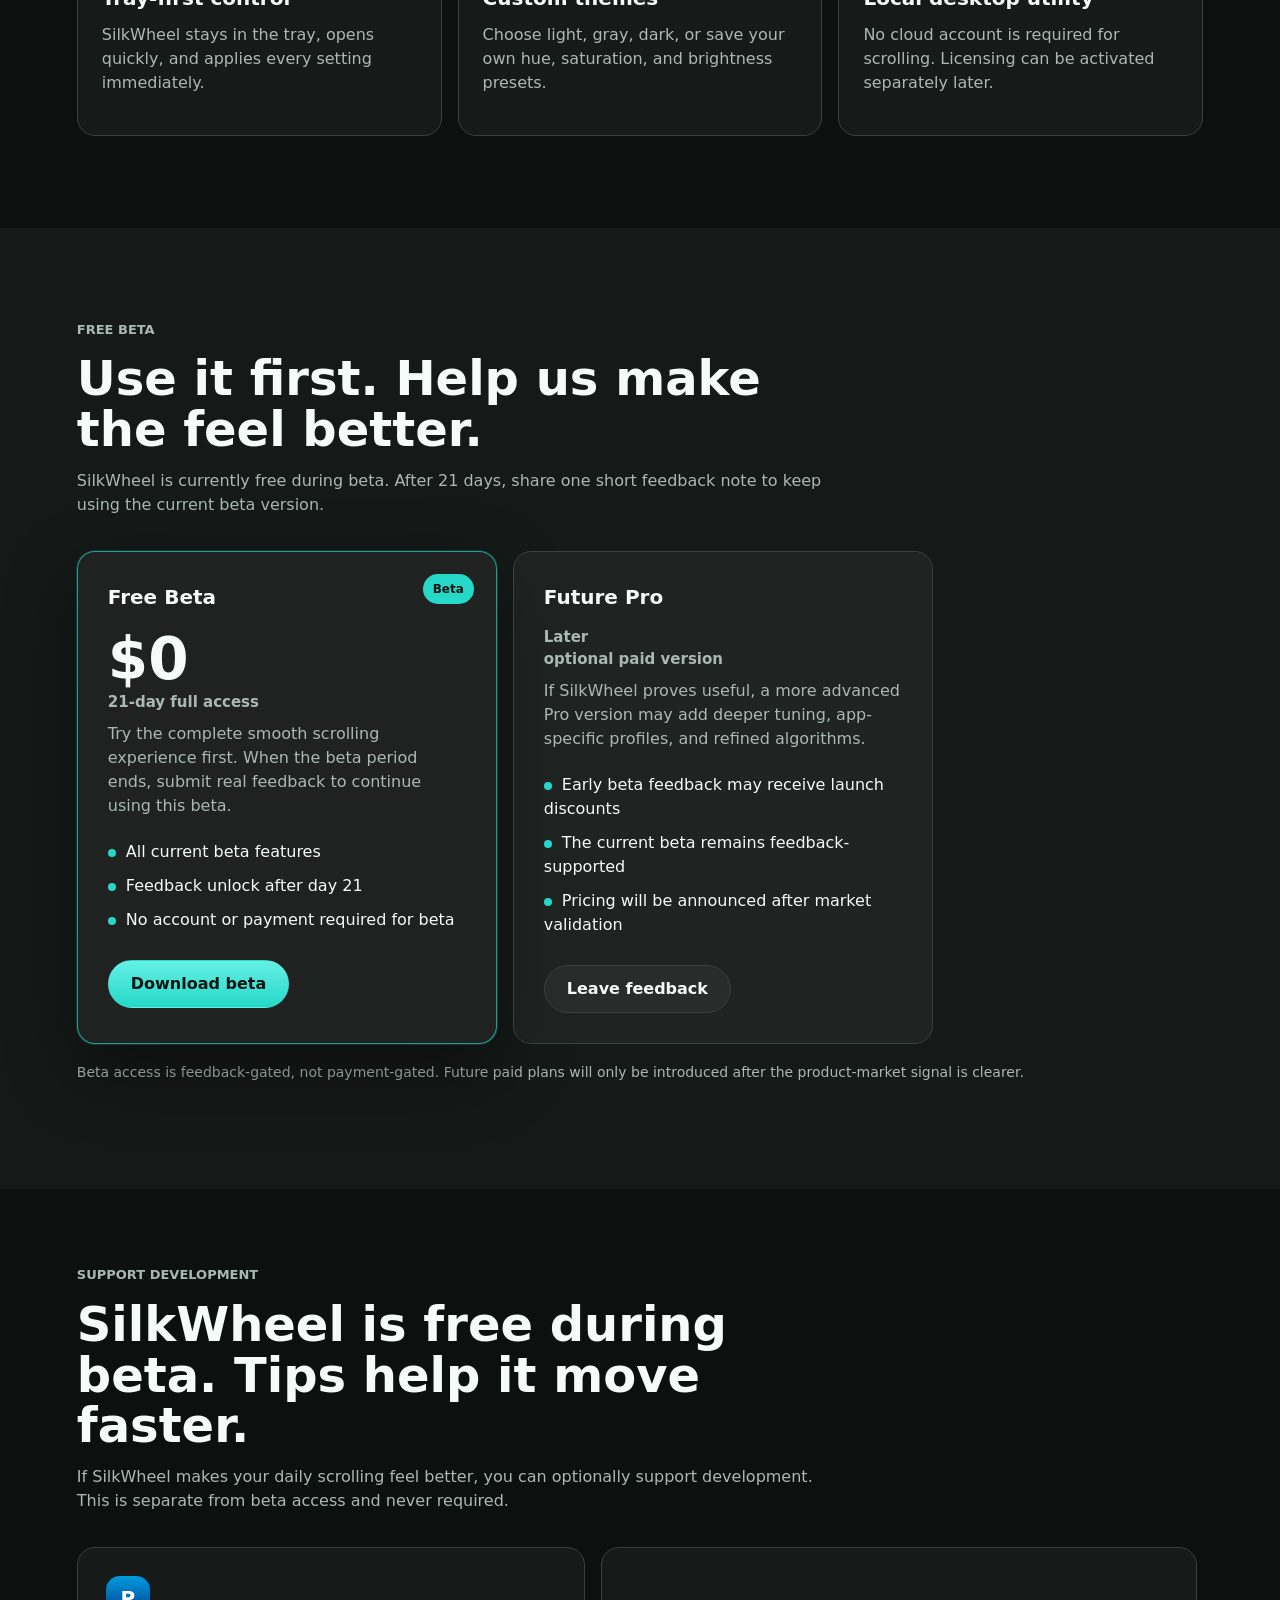
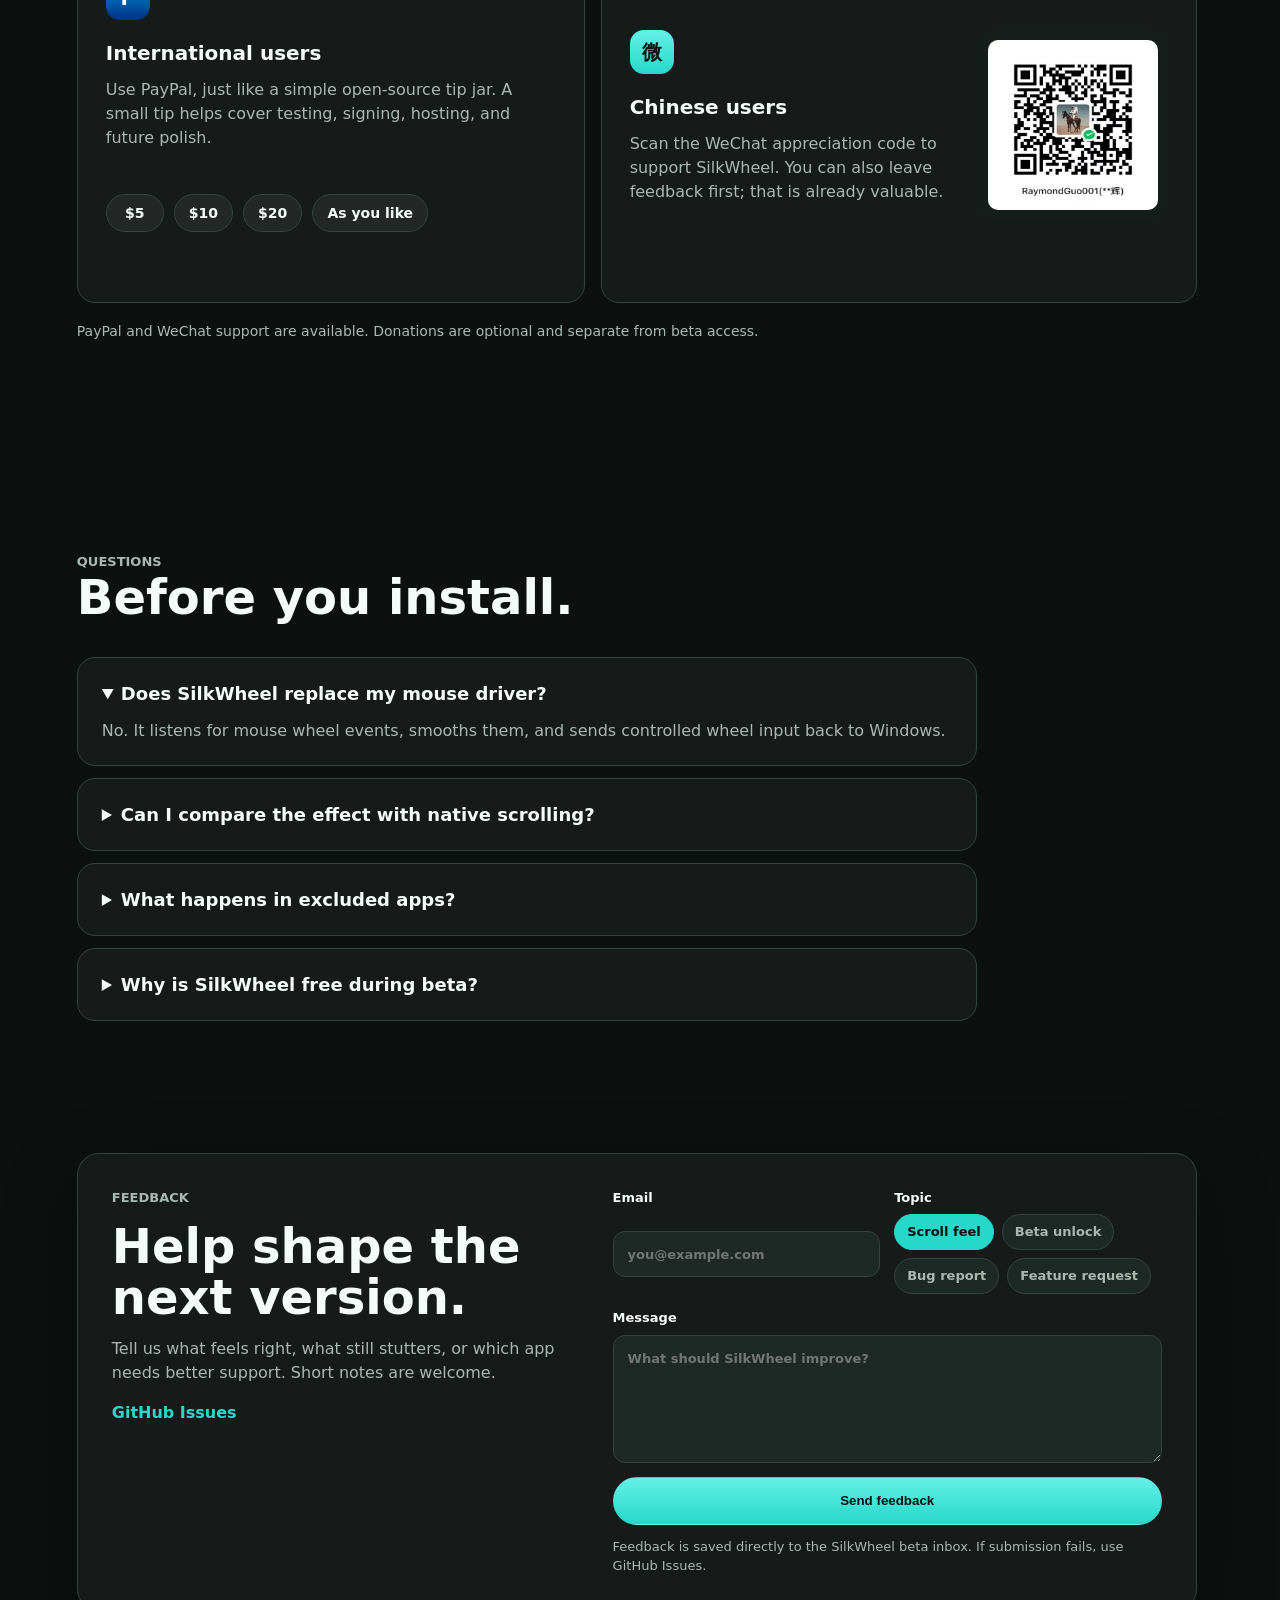
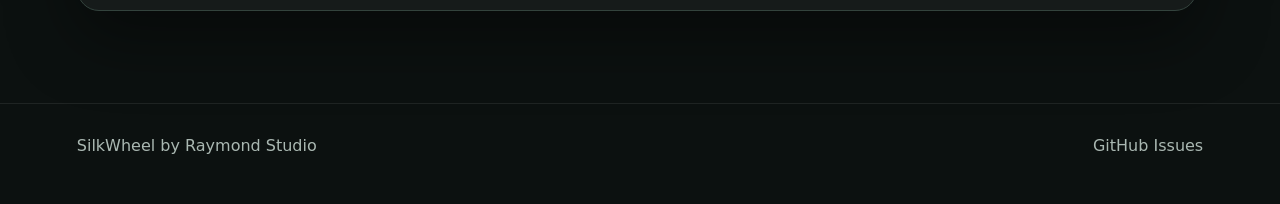
==== commit a9b32913: "Add server-side feedback collection" ====
--- a/website/index.html
+++ b/website/index.html
@@ -17,7 +17,7 @@
   <meta property="og:image" content="https://silkwheel.raymondstudio.cn/assets/silkwheel-logo.png">
   <meta name="twitter:card" content="summary_large_image">
   <link rel="icon" href="assets/silkwheel-logo.png">
-  <link rel="stylesheet" href="styles.css?v=20260627-paypal-chips2">
+  <link rel="stylesheet" href="styles.css?v=20260627-feedback-api1">
   <script src="support-config-paypal-20260627.js"></script>
   <script type="application/ld+json">
   {
@@ -255,7 +255,6 @@
             Short notes are welcome.
           </p>
           <div class="feedback-links">
-            <a class="email-link" href="mailto:support@raymondstudio.cn">support@raymondstudio.cn</a>
             <a class="email-link" href="https://github.com/RaymondGuoCGI/SilkWheel-Feedback/issues" target="_blank" rel="noopener" data-i18n="feedback.github">GitHub Issues</a>
           </div>
         </div>
@@ -276,10 +275,10 @@
           </label>
           <label class="full">
             <span data-i18n="feedback.message">Message</span>
-            <textarea name="message" rows="5" placeholder="What should SilkWheel improve?" data-i18n-placeholder="feedback.messagePlaceholder"></textarea>
+            <textarea name="message" rows="5" minlength="5" required placeholder="What should SilkWheel improve?" data-i18n-placeholder="feedback.messagePlaceholder"></textarea>
           </label>
           <button class="button primary" type="submit" data-i18n="feedback.send">Send feedback</button>
-          <p class="form-note" data-i18n="feedback.note">This opens your email app. A server-side feedback inbox can be connected later.</p>
+          <p class="form-note" id="feedbackStatus" data-i18n="feedback.note">Feedback is saved directly to the SilkWheel beta inbox. If submission fails, use GitHub Issues.</p>
         </form>
       </div>
     </section>
@@ -287,7 +286,7 @@
 
   <footer class="site-footer">
     <span data-i18n="footer.brand">SilkWheel by Raymond Studio</span>
-    <a href="mailto:support@raymondstudio.cn">support@raymondstudio.cn</a>
+    <a href="https://github.com/RaymondGuoCGI/SilkWheel-Feedback/issues" target="_blank" rel="noopener" data-i18n="feedback.github">GitHub Issues</a>
   </footer>
   <script>
     const translations = {
@@ -390,7 +389,10 @@
         "feedback.message": "Message",
         "feedback.messagePlaceholder": "What should SilkWheel improve?",
         "feedback.send": "Send feedback",
-        "feedback.note": "This opens your email app. A server-side feedback inbox can be connected later.",
+        "feedback.note": "Feedback is saved directly to the SilkWheel beta inbox. If submission fails, use GitHub Issues.",
+        "feedback.sending": "Sending feedback...",
+        "feedback.success": "Thanks. Your feedback has been saved.",
+        "feedback.error": "Could not submit feedback right now. Please use GitHub Issues.",
         "footer.brand": "SilkWheel by Raymond Studio",
         mailSubjectPrefix: "SilkWheel feedback",
         mailFrom: "From",
@@ -495,7 +497,10 @@
         "feedback.message": "反馈内容",
         "feedback.messagePlaceholder": "你希望 SilkWheel 优化什么？",
         "feedback.send": "发送反馈",
-        "feedback.note": "当前会打开你的邮箱应用。后续可以接入服务器端反馈收集。",
+        "feedback.note": "反馈会直接保存到 SilkWheel Beta 收集箱。如果提交失败，可以使用 GitHub 反馈区。",
+        "feedback.sending": "正在发送反馈...",
+        "feedback.success": "谢谢，反馈已保存。",
+        "feedback.error": "暂时无法提交反馈，请使用 GitHub 反馈区。",
         "footer.brand": "SilkWheel by Raymond Studio",
         mailSubjectPrefix: "SilkWheel 使用反馈",
         mailFrom: "来自",
@@ -512,6 +517,7 @@
     const wechatSupportQr = document.querySelector("#wechatSupportQr");
     const feedbackTopic = document.querySelector("#feedbackTopic");
     const feedbackTopicOptions = document.querySelector("#feedbackTopicOptions");
+    const feedbackStatus = document.querySelector("#feedbackStatus");
 
     function detectLanguage() {
       const urlLang = new URLSearchParams(window.location.search).get("lang");
@@ -677,7 +683,7 @@
     });
 
     const feedbackForm = document.querySelector("#feedbackForm");
-    feedbackForm?.addEventListener("submit", (event) => {
+    feedbackForm?.addEventListener("submit", async (event) => {
       event.preventDefault();
       const lang = document.documentElement.lang === "zh-CN" ? "zh" : "en";
       const copy = translations[lang] || translations.en;
@@ -685,14 +691,38 @@
       const email = String(data.get("email") || "").trim();
       const topic = String(data.get("topic") || "Feedback").trim();
       const message = String(data.get("message") || "").trim();
-      const body = [
-        email ? `${copy.mailFrom}: ${email}` : "",
-        `${copy.mailTopic}: ${topic}`,
-        "",
-        message
-      ].filter(Boolean).join("\n");
-
-      window.location.href = `mailto:support@raymondstudio.cn?subject=${encodeURIComponent(`${copy.mailSubjectPrefix}: ${topic}`)}&body=${encodeURIComponent(body)}`;
+      const submitButton = feedbackForm.querySelector("button[type='submit']");
+
+      if (feedbackStatus) {
+        feedbackStatus.textContent = copy["feedback.sending"];
+      }
+      submitButton?.setAttribute("disabled", "true");
+
+      try {
+        const response = await fetch("/api/feedback", {
+          method: "POST",
+          headers: { "Content-Type": "application/json" },
+          body: JSON.stringify({ email, topic, message, language: lang })
+        });
+
+        if (!response.ok) {
+          throw new Error("Feedback request failed");
+        }
+
+        feedbackForm.reset();
+        if (feedbackTopic) {
+          feedbackTopic.value = copy["feedback.topicScroll"];
+        }
+        if (feedbackStatus) {
+          feedbackStatus.textContent = copy["feedback.success"];
+        }
+      } catch {
+        if (feedbackStatus) {
+          feedbackStatus.textContent = copy["feedback.error"];
+        }
+      } finally {
+        submitButton?.removeAttribute("disabled");
+      }
     });
   </script>
 </body>
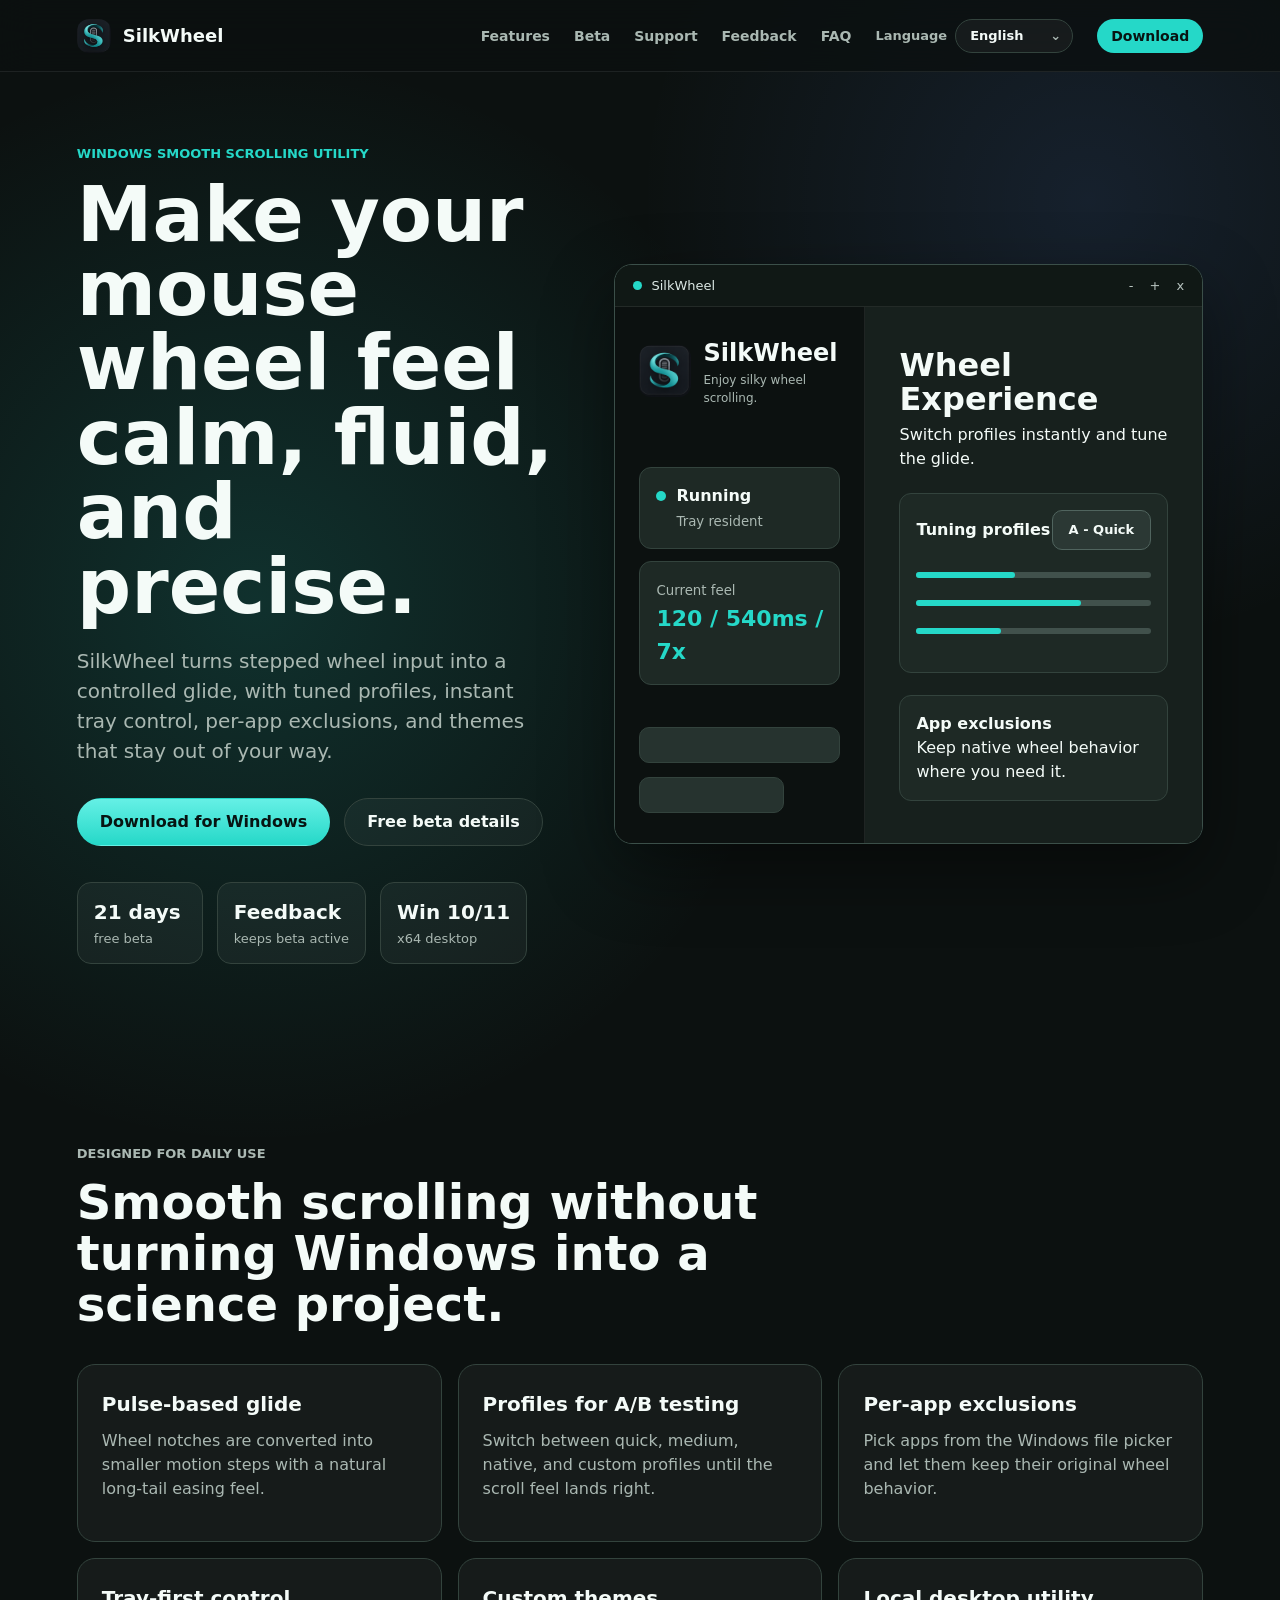
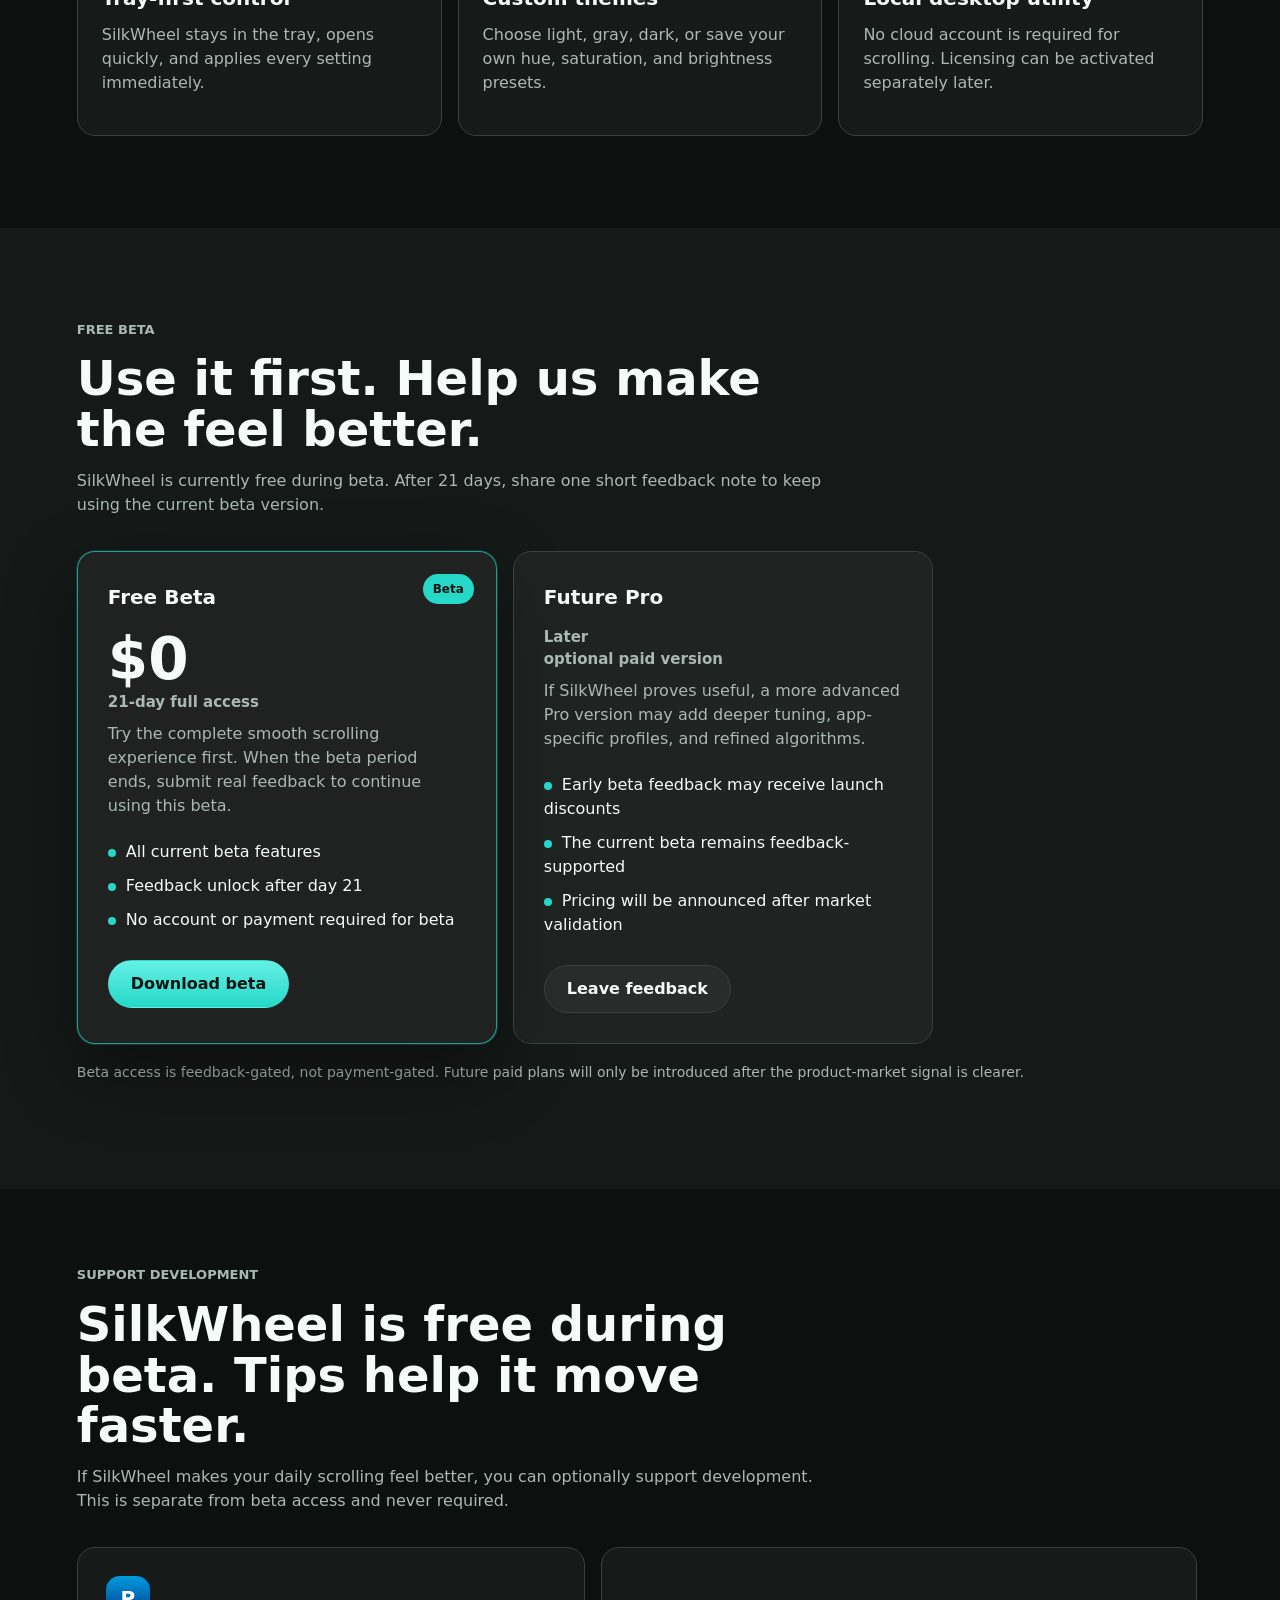
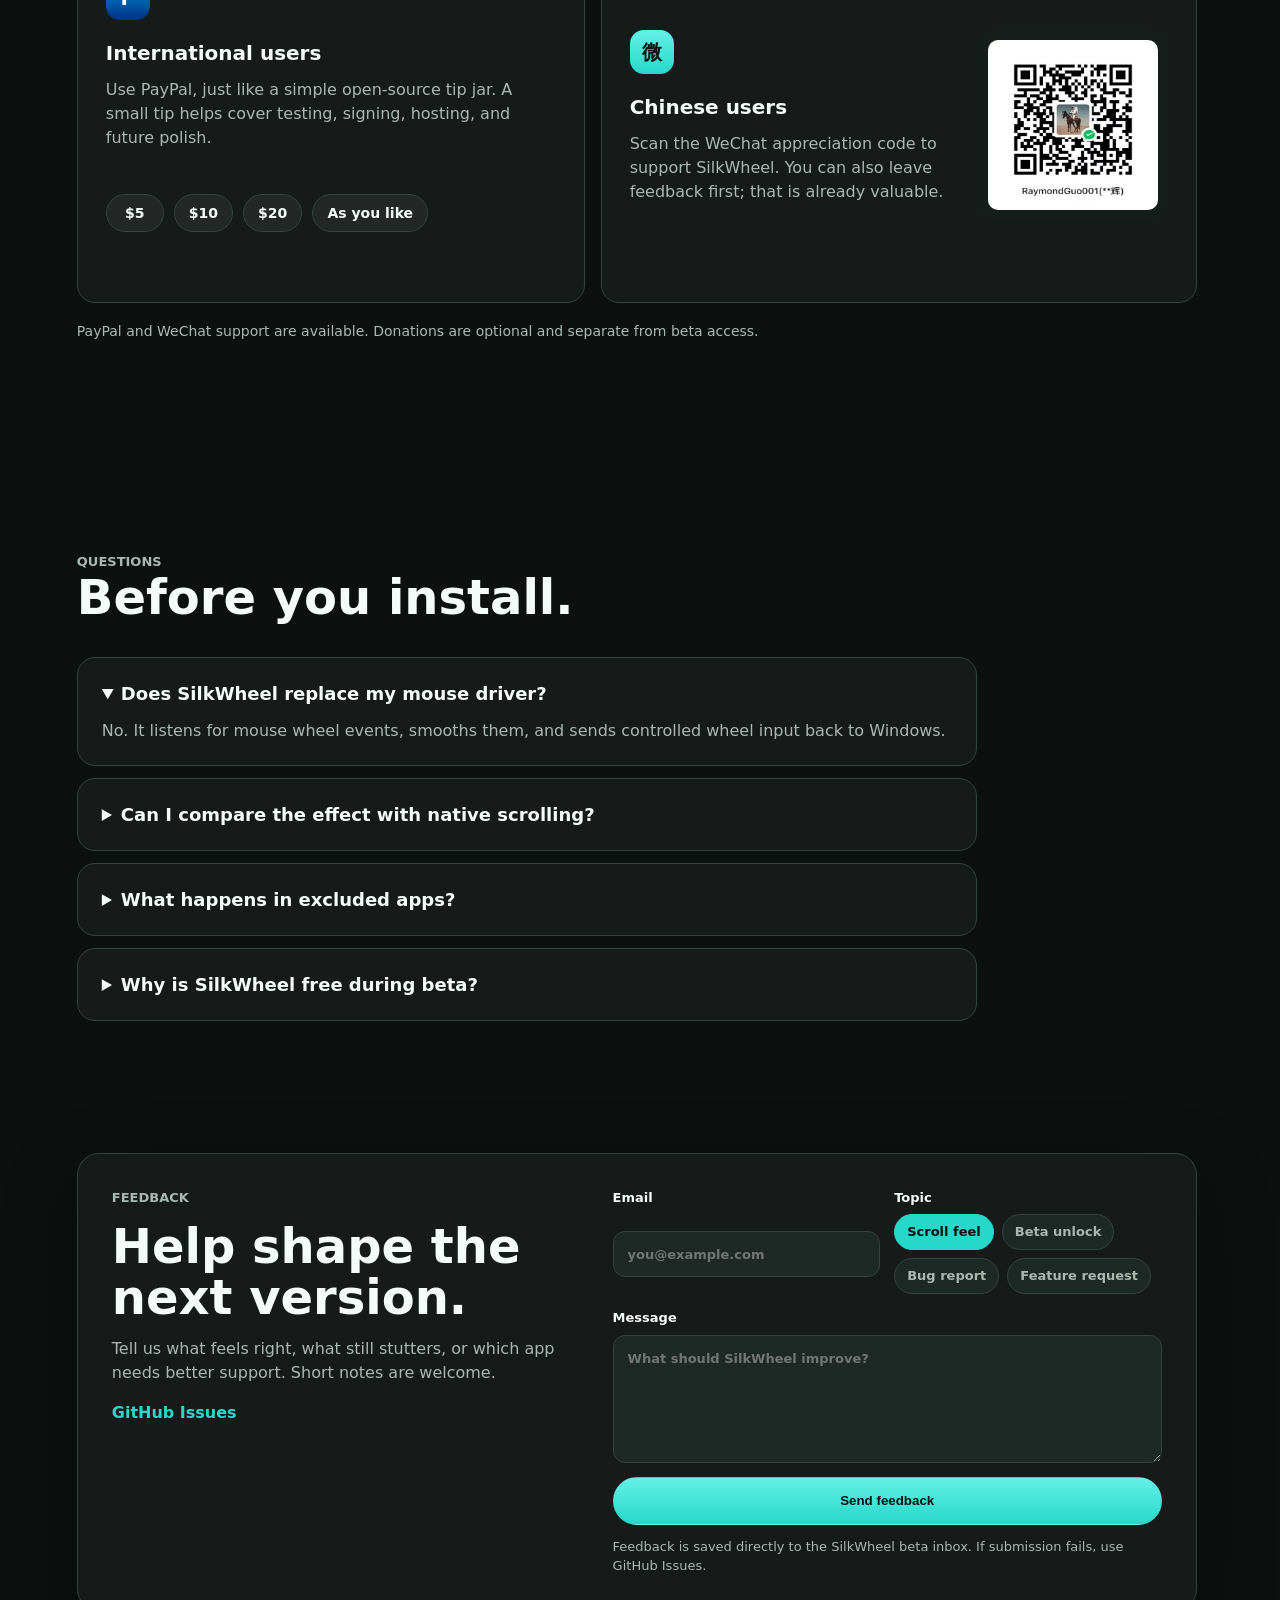
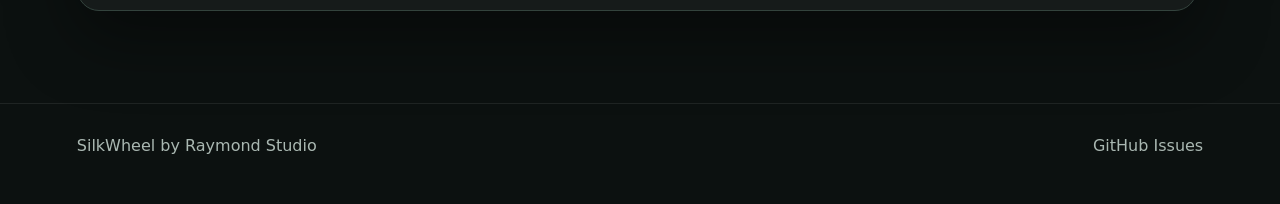
==== commit f9eb8c8d: "Fix mobile Chinese nav wrapping" ====
--- a/website/index.html
+++ b/website/index.html
@@ -17,7 +17,7 @@
   <meta property="og:image" content="https://silkwheel.raymondstudio.cn/assets/silkwheel-logo.png">
   <meta name="twitter:card" content="summary_large_image">
   <link rel="icon" href="assets/silkwheel-logo.png">
-  <link rel="stylesheet" href="styles.css?v=20260627-feedback-api1">
+  <link rel="stylesheet" href="styles.css?v=20260627-mobile-nav1">
   <script src="support-config-paypal-20260627.js"></script>
   <script type="application/ld+json">
   {
--- a/website/styles.css
+++ b/website/styles.css
@@ -75,6 +75,17 @@
   font-weight: 650;
 }
 
+nav a,
+.language-picker,
+.language-picker > span,
+.nav-download {
+  flex: 0 0 auto;
+  line-height: 1;
+  white-space: nowrap;
+  word-break: keep-all;
+  writing-mode: horizontal-tb;
+}
+
 nav a:hover {
   color: var(--white);
 }
@@ -846,7 +857,7 @@
     overflow-x: auto;
     overflow-y: visible;
     padding-bottom: 2px;
-    gap: 24px;
+    gap: 26px;
     scrollbar-width: none;
   }
 
@@ -863,6 +874,22 @@
   .language-picker > span {
     font-size: 14px;
     font-weight: 650;
+  }
+
+  nav a,
+  .language-picker > span {
+    font-size: 14px;
+    line-height: 1;
+  }
+
+  .nav-download {
+    display: inline-flex;
+    align-items: center;
+    justify-content: center;
+    min-width: 58px;
+    min-height: 44px;
+    padding: 0 18px;
+    line-height: 1;
   }
 
   .language-button {
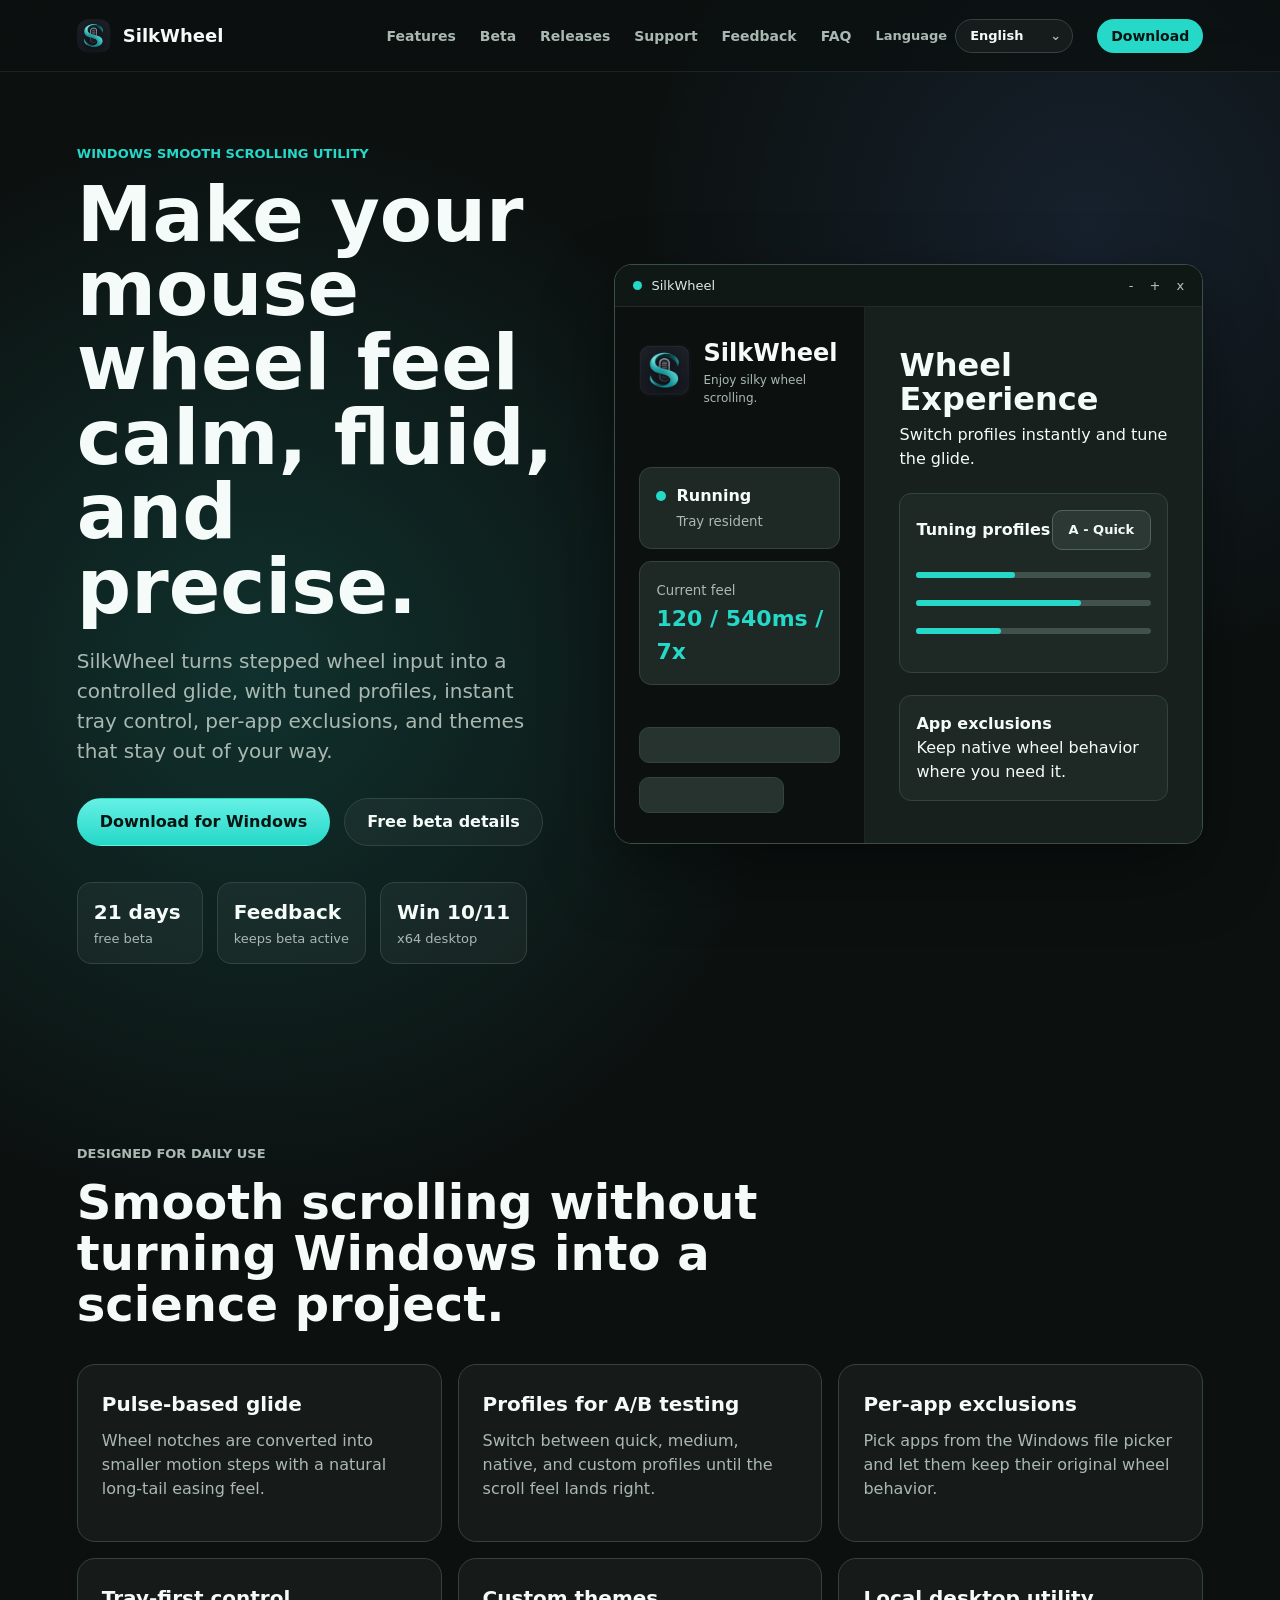
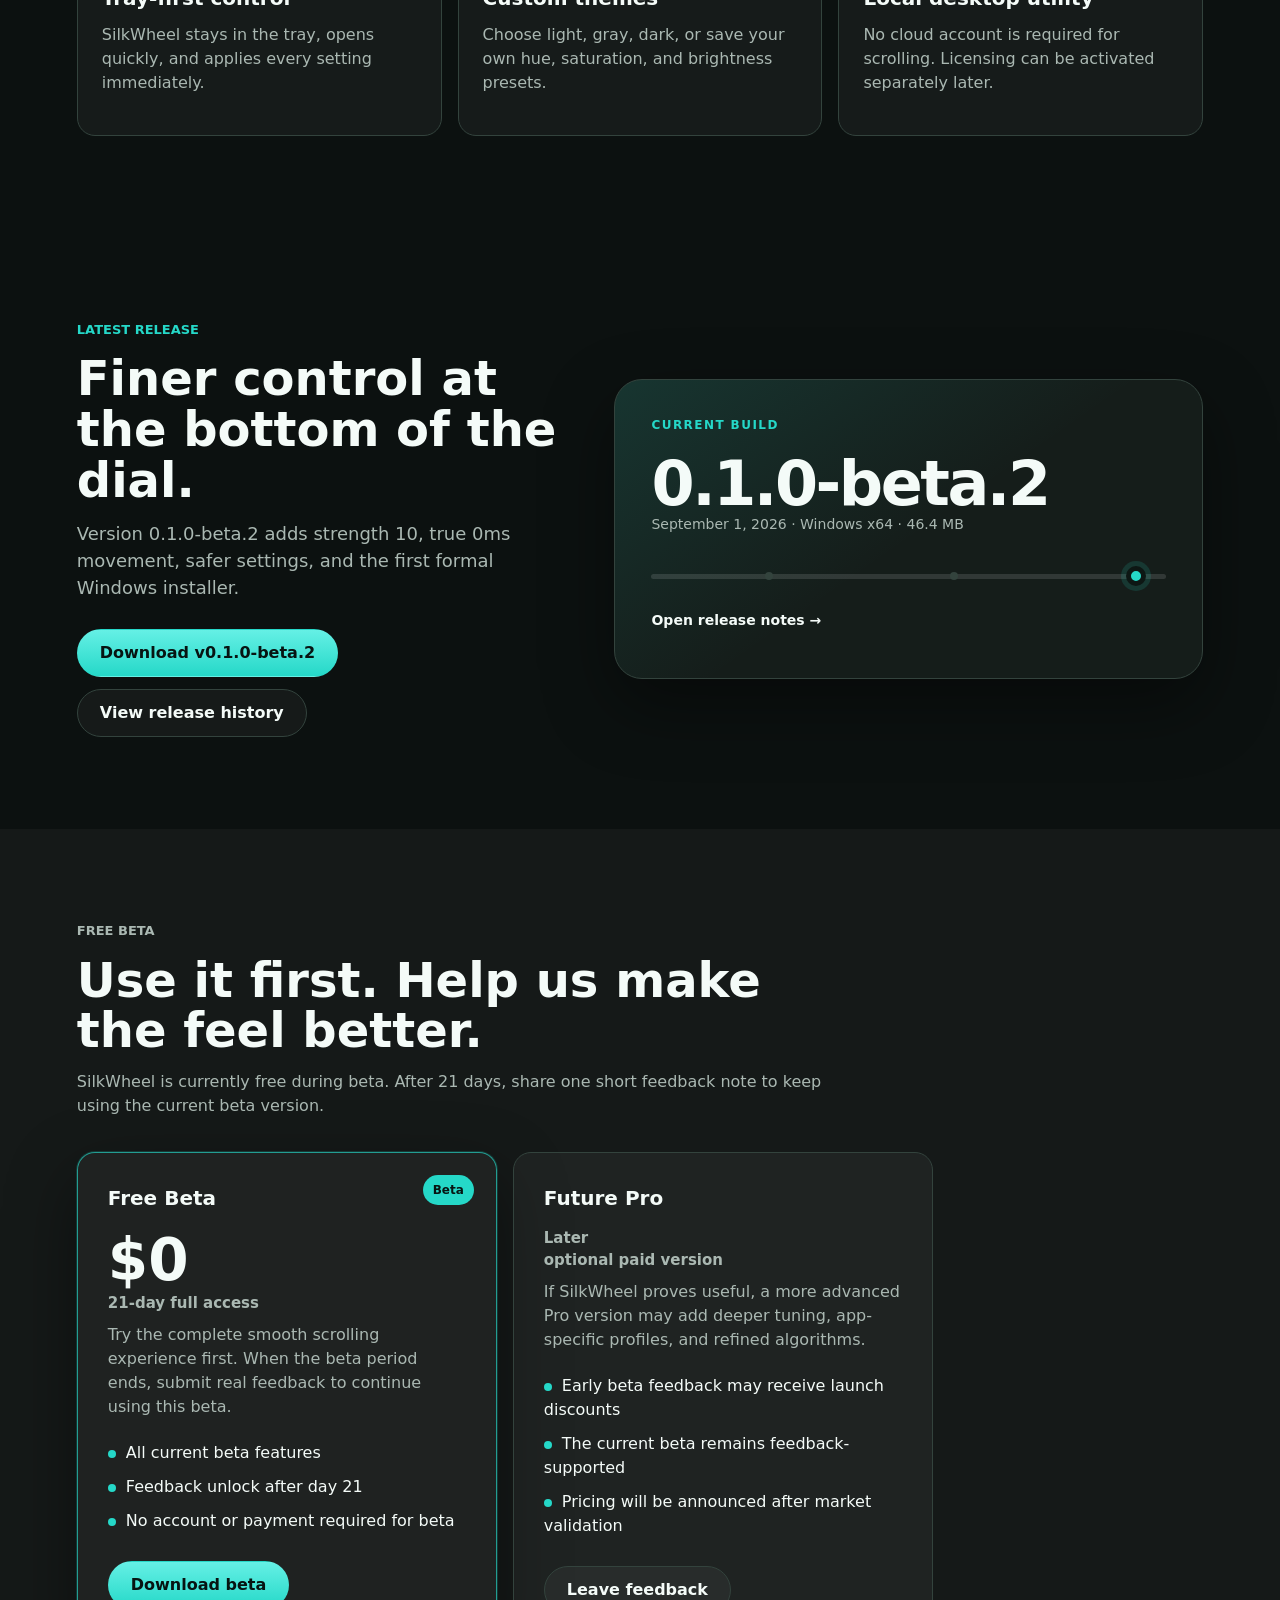
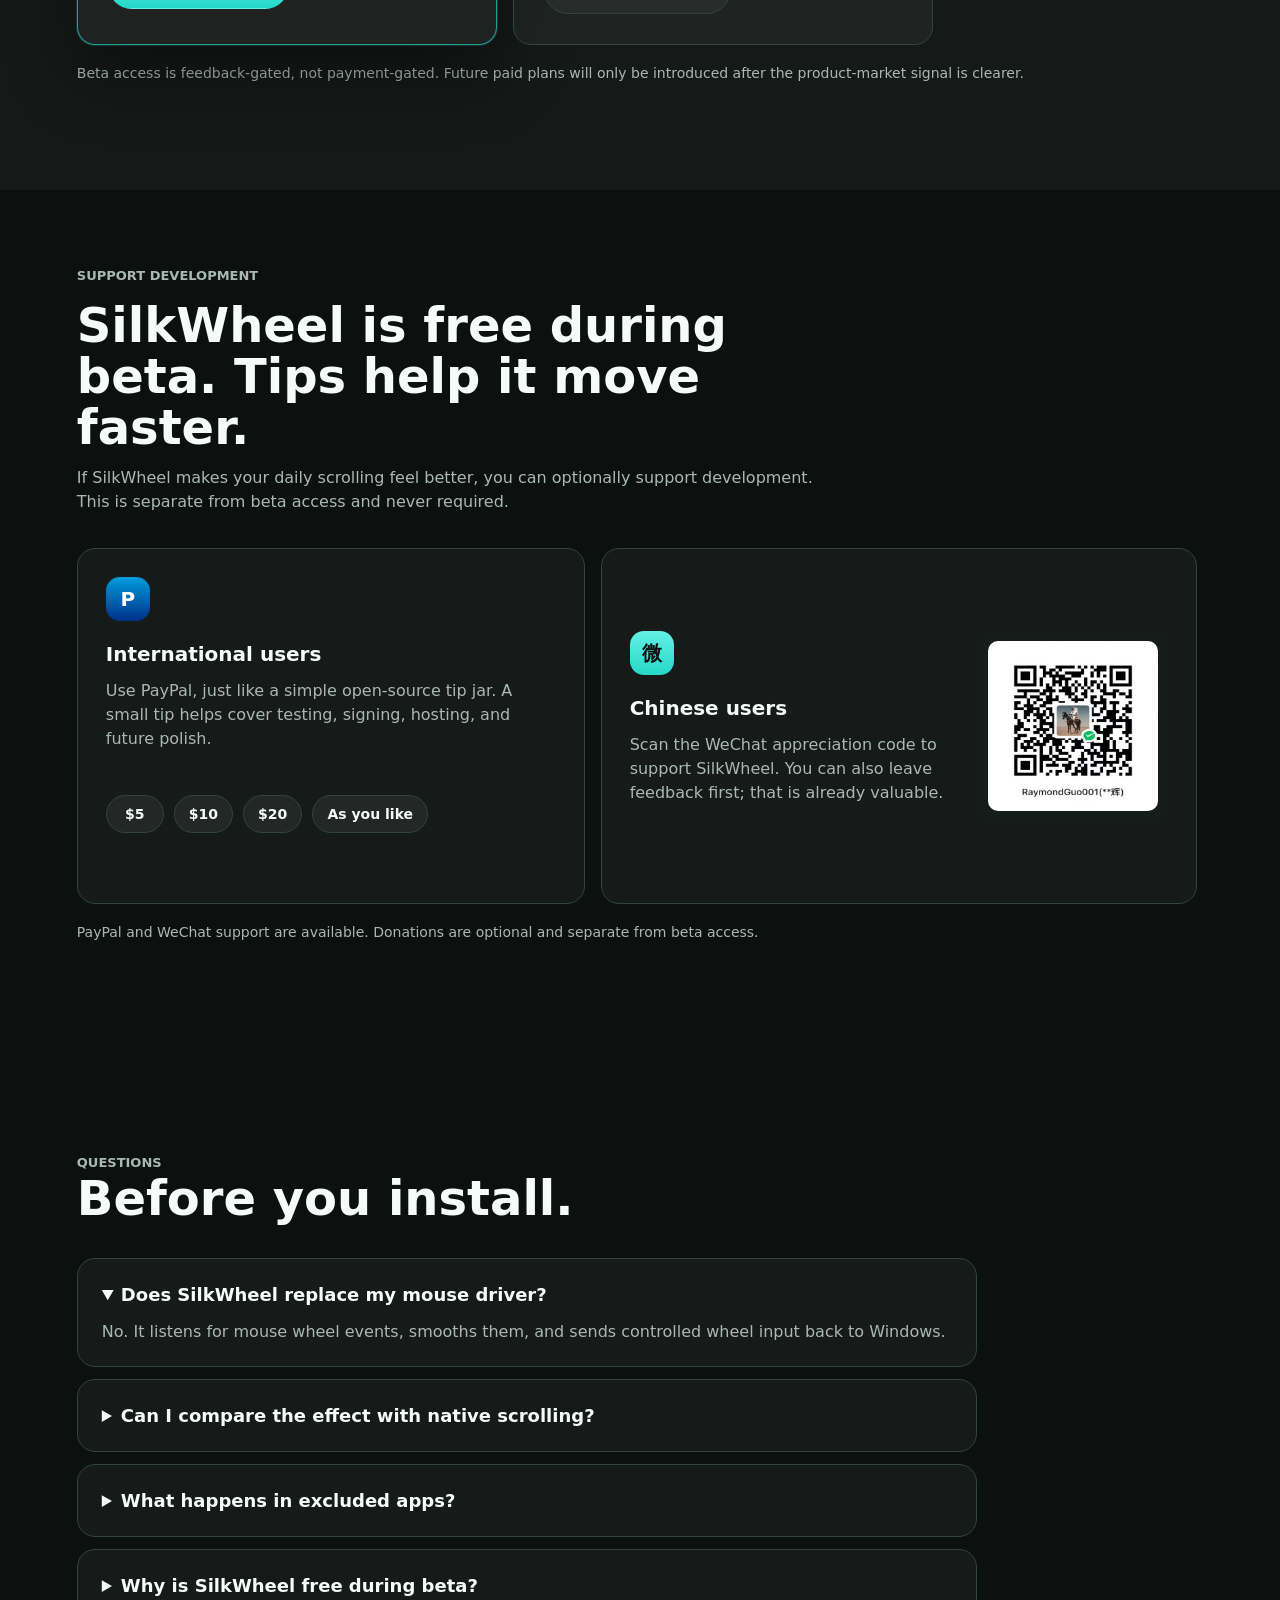
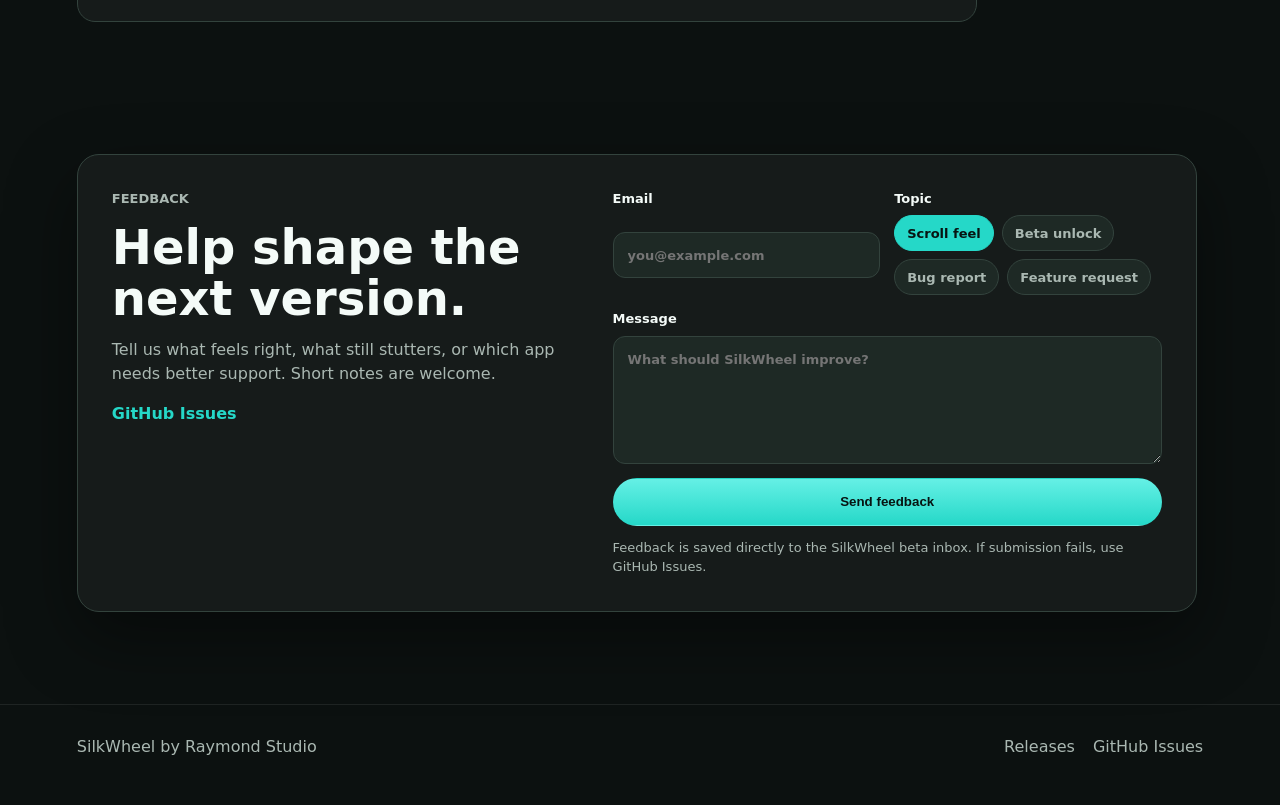
==== commit 089f343b: "Add website release center and versioned download stats" ====
--- a/website/index.html
+++ b/website/index.html
@@ -17,16 +17,19 @@
   <meta property="og:image" content="https://silkwheel.raymondstudio.cn/assets/silkwheel-logo.png">
   <meta name="twitter:card" content="summary_large_image">
   <link rel="icon" href="assets/silkwheel-logo.png">
-  <link rel="stylesheet" href="styles.css?v=20260627-mobile-nav1">
+  <link rel="stylesheet" href="styles.css?v=20260901-releases1">
   <script src="support-config-paypal-20260627.js"></script>
   <script type="application/ld+json">
   {
     "@context": "https://schema.org",
     "@type": "SoftwareApplication",
     "name": "SilkWheel",
+    "softwareVersion": "0.1.0-beta.2",
     "operatingSystem": "Windows 10, Windows 11",
     "applicationCategory": "UtilitiesApplication",
     "description": "SilkWheel adds smooth mouse wheel scrolling, scroll profiles, app exclusions, tray controls, and theme customization to Windows.",
+    "downloadUrl": "https://silkwheel.raymondstudio.cn/download/SilkWheel-Setup-0.1.0-beta.2-win-x64.exe",
+    "releaseNotes": "https://silkwheel.raymondstudio.cn/releases.html",
     "offers": [
       {
         "@type": "Offer",
@@ -47,6 +50,7 @@
     <nav aria-label="Primary navigation">
       <a href="#features" data-i18n="nav.features">Features</a>
       <a href="#pricing" data-i18n="nav.pricing">Pricing</a>
+      <a href="releases.html" data-i18n="nav.releases">Releases</a>
       <a href="#support" data-i18n="nav.support">Support</a>
       <a href="#feedback" data-i18n="nav.feedback">Feedback</a>
       <a href="#faq" data-i18n="nav.faq">FAQ</a>
@@ -61,7 +65,7 @@
           <button type="button" role="menuitemradio" data-lang="zh" aria-checked="false">中文</button>
         </div>
       </div>
-      <a class="nav-download" href="download/SilkWheel-0.1.0-beta.1-win-x64.exe" data-i18n="nav.download">Download</a>
+      <a class="nav-download" href="download/SilkWheel-Setup-0.1.0-beta.2-win-x64.exe" data-latest-download data-i18n="nav.download">Download</a>
     </nav>
   </header>
 
@@ -75,7 +79,7 @@
           instant tray control, per-app exclusions, and themes that stay out of your way.
         </p>
         <div class="hero-actions">
-          <a class="button primary" href="download/SilkWheel-0.1.0-beta.1-win-x64.exe" data-i18n="hero.download">Download for Windows</a>
+          <a class="button primary" href="download/SilkWheel-Setup-0.1.0-beta.2-win-x64.exe" data-latest-download data-i18n="hero.download">Download for Windows</a>
           <a class="button secondary" href="#pricing" data-i18n="hero.pricing">View pricing</a>
         </div>
         <dl class="trust-row" aria-label="Product highlights">
@@ -155,6 +159,25 @@
       </div>
     </section>
 
+    <section class="section latest-release-section" id="releases">
+      <div class="latest-release-copy">
+        <p class="eyebrow" data-i18n="release.eyebrow">Latest release</p>
+        <h2 data-i18n="release.title">Finer control at the bottom of the dial.</h2>
+        <p data-i18n="release.text">Version 0.1.0-beta.2 adds strength 10, true 0ms movement, safer settings, and the first formal Windows installer.</p>
+        <div class="release-inline-actions">
+          <a class="button primary" href="download/SilkWheel-Setup-0.1.0-beta.2-win-x64.exe" data-latest-download data-latest-download-label>Download v0.1.0-beta.2</a>
+          <a class="button secondary" href="releases.html" data-i18n="release.history">View release history</a>
+        </div>
+      </div>
+      <a class="release-signal" href="releases.html" aria-label="Open SilkWheel release history">
+        <span class="signal-label" data-i18n="release.current">Current build</span>
+        <strong data-latest-version>0.1.0-beta.2</strong>
+        <span class="signal-meta" data-i18n="release.meta">September 1, 2026 · Windows x64 · 46.4 MB</span>
+        <span class="signal-track" aria-hidden="true"><i></i></span>
+        <span class="signal-link" data-i18n="release.open">Open release notes →</span>
+      </a>
+    </section>
+
     <section class="section pricing-section" id="pricing">
       <div class="section-heading">
         <p class="eyebrow" data-i18n="pricing.eyebrow">Free beta</p>
@@ -172,7 +195,7 @@
             <li data-i18n="pricing.featureUpdates">Feedback unlock after day 21</li>
             <li data-i18n="pricing.featureLicense">No account or payment required for beta</li>
           </ul>
-          <a class="button primary" href="download/SilkWheel-0.1.0-beta.1-win-x64.exe" data-i18n="pricing.buyYearly">Download beta</a>
+          <a class="button primary" href="download/SilkWheel-Setup-0.1.0-beta.2-win-x64.exe" data-latest-download data-i18n="pricing.buyYearly">Download beta</a>
         </article>
         <article class="price-card">
           <h3 data-i18n="pricing.lifetimeTitle">Future Pro</h3>
@@ -286,7 +309,10 @@
 
   <footer class="site-footer">
     <span data-i18n="footer.brand">SilkWheel by Raymond Studio</span>
-    <a href="https://github.com/RaymondGuoCGI/SilkWheel-Feedback/issues" target="_blank" rel="noopener" data-i18n="feedback.github">GitHub Issues</a>
+    <div class="footer-links">
+      <a href="releases.html" data-i18n="nav.releases">Releases</a>
+      <a href="https://github.com/RaymondGuoCGI/SilkWheel-Feedback/issues" target="_blank" rel="noopener" data-i18n="feedback.github">GitHub Issues</a>
+    </div>
   </footer>
   <script>
     const translations = {
@@ -295,6 +321,7 @@
         metaDescription: "SilkWheel gives Windows mouse wheel scrolling a smooth, controlled glide with profiles, app exclusions, themes, and tray controls.",
         "nav.features": "Features",
         "nav.pricing": "Beta",
+        "nav.releases": "Releases",
         "nav.support": "Support",
         "nav.feedback": "Feedback",
         "nav.faq": "FAQ",
@@ -334,6 +361,14 @@
         "features.themeText": "Choose light, gray, dark, or save your own hue, saturation, and brightness presets.",
         "features.localTitle": "Local desktop utility",
         "features.localText": "No cloud account is required for scrolling. Licensing can be activated separately later.",
+        "release.eyebrow": "Latest release",
+        "release.title": "Finer control at the bottom of the dial.",
+        "release.text": "Version 0.1.0-beta.2 adds strength 10, true 0ms movement, safer settings, and the first formal Windows installer.",
+        "release.download": "Download",
+        "release.history": "View release history",
+        "release.current": "Current build",
+        "release.meta": "September 1, 2026 · Windows x64 · 46.4 MB",
+        "release.open": "Open release notes →",
         "pricing.eyebrow": "Free beta",
         "pricing.title": "Use it first. Help us make the feel better.",
         "pricing.text": "SilkWheel is currently free during beta. After 21 days, share one short feedback note to keep using the current beta version.",
@@ -403,6 +438,7 @@
         metaDescription: "SilkWheel 让 Windows 鼠标滚轮拥有更丝滑、更可控的滚动手感，支持方案、排除应用、托盘控制和主题设置。",
         "nav.features": "功能",
         "nav.pricing": "Beta",
+        "nav.releases": "更新记录",
         "nav.support": "打赏",
         "nav.feedback": "反馈",
         "nav.faq": "常见问题",
@@ -442,6 +478,14 @@
         "features.themeText": "支持亮色、灰色、暗色，也可以保存自己的色相、饱和度和明度方案。",
         "features.localTitle": "本地桌面工具",
         "features.localText": "滚动功能不依赖云端账号。授权体系可以在后续版本中单独接入。",
+        "release.eyebrow": "最新版本",
+        "release.title": "把精细控制带到刻度最底端。",
+        "release.text": "0.1.0-beta.2 新增强度 10、真正的 0ms 即时滚动、更安全的设置保存，以及首个正式 Windows 安装包。",
+        "release.download": "下载",
+        "release.history": "查看更新记录",
+        "release.current": "当前版本",
+        "release.meta": "2026 年 9 月 1 日 · Windows x64 · 46.4 MB",
+        "release.open": "打开版本说明 →",
         "pricing.eyebrow": "免费 Beta",
         "pricing.title": "先让用户用起来，再一起把手感打磨好。",
         "pricing.text": "SilkWheel 当前处于免费 Beta 阶段。完整使用 21 天后，只需提交一次真实使用反馈，即可继续使用当前 Beta 版本。",
@@ -518,6 +562,7 @@
     const feedbackTopic = document.querySelector("#feedbackTopic");
     const feedbackTopicOptions = document.querySelector("#feedbackTopicOptions");
     const feedbackStatus = document.querySelector("#feedbackStatus");
+    let latestReleaseData = null;
 
     function detectLanguage() {
       const urlLang = new URLSearchParams(window.location.search).get("lang");
@@ -580,7 +625,37 @@
       }
       languagePicker?.classList.remove("is-open");
       updateSupportLinks(copy);
+      updateLatestReleaseUi(copy);
       localStorage.setItem("silkwheel-language", lang);
+    }
+
+    function updateLatestReleaseUi(copy) {
+      if (!latestReleaseData) {
+        return;
+      }
+      document.querySelectorAll("[data-latest-download]").forEach((link) => {
+        link.setAttribute("href", latestReleaseData.downloadUrl);
+      });
+      document.querySelectorAll("[data-latest-version]").forEach((node) => {
+        node.textContent = latestReleaseData.version;
+      });
+      document.querySelectorAll("[data-latest-download-label]").forEach((node) => {
+        node.textContent = `${copy["release.download"]} v${latestReleaseData.version}`;
+      });
+    }
+
+    async function loadLatestRelease() {
+      try {
+        const response = await fetch("releases.json", { cache: "no-store" });
+        if (!response.ok) {
+          return;
+        }
+        const manifest = await response.json();
+        latestReleaseData = manifest.releases?.find((release) => release.version === manifest.latest) || manifest.releases?.[0] || null;
+        const lang = document.documentElement.lang === "zh-CN" ? "zh" : "en";
+        updateLatestReleaseUi(translations[lang] || translations.en);
+      } catch {
+      }
     }
 
     function updateSupportLinks(copy) {
@@ -724,6 +799,7 @@
         submitButton?.removeAttribute("disabled");
       }
     });
+    loadLatestRelease();
   </script>
 </body>
 </html>
--- a/website/styles.css
+++ b/website/styles.css
@@ -853,11 +853,11 @@
 
   nav {
     width: 100%;
-    flex-wrap: nowrap;
-    overflow-x: auto;
+    flex-wrap: wrap;
+    overflow-x: visible;
     overflow-y: visible;
     padding-bottom: 2px;
-    gap: 26px;
+    gap: 16px 20px;
     scrollbar-width: none;
   }
 
@@ -948,3 +948,550 @@
     padding-left: 20px;
   }
 }
+
+:where(a, button, summary):focus-visible {
+  outline: 3px solid rgba(37, 216, 200, 0.72);
+  outline-offset: 3px;
+}
+
+nav a.is-current {
+  color: var(--white);
+}
+
+.footer-links {
+  display: flex;
+  flex-wrap: wrap;
+  gap: 18px;
+}
+
+.latest-release-section {
+  display: grid;
+  grid-template-columns: minmax(0, 0.9fr) minmax(420px, 1.1fr);
+  gap: 56px;
+  align-items: center;
+}
+
+.latest-release-copy > p:not(.eyebrow) {
+  max-width: 660px;
+  color: var(--muted);
+  font-size: 18px;
+}
+
+.release-inline-actions {
+  display: flex;
+  flex-wrap: wrap;
+  gap: 12px;
+  margin-top: 28px;
+}
+
+.release-signal {
+  position: relative;
+  display: grid;
+  min-height: 300px;
+  padding: 36px;
+  overflow: hidden;
+  background:
+    linear-gradient(145deg, rgba(37, 216, 200, 0.13), transparent 52%),
+    var(--panel);
+  border: 1px solid var(--line);
+  border-radius: 28px;
+  box-shadow: var(--shadow);
+  transition: transform 180ms ease, border-color 180ms ease;
+}
+
+.release-signal:hover {
+  transform: translateY(-3px);
+  border-color: rgba(37, 216, 200, 0.62);
+}
+
+.signal-label {
+  align-self: start;
+  color: var(--accent);
+  font-size: 12px;
+  font-weight: 850;
+  letter-spacing: 0.12em;
+  text-transform: uppercase;
+}
+
+.release-signal strong {
+  align-self: end;
+  font-size: clamp(36px, 5vw, 62px);
+  line-height: 0.94;
+  letter-spacing: -0.04em;
+}
+
+.signal-meta {
+  color: var(--muted);
+  font-size: 14px;
+}
+
+.signal-track {
+  position: relative;
+  display: block;
+  height: 5px;
+  margin: 28px 0 20px;
+  background: rgba(255, 255, 255, 0.12);
+  border-radius: 999px;
+}
+
+.signal-track::before,
+.signal-track::after {
+  position: absolute;
+  top: 50%;
+  width: 8px;
+  height: 8px;
+  content: "";
+  background: var(--line);
+  border-radius: 50%;
+  transform: translateY(-50%);
+}
+
+.signal-track::before { left: 22%; }
+.signal-track::after { left: 58%; }
+
+.signal-track i {
+  position: absolute;
+  top: 50%;
+  right: 4%;
+  width: 20px;
+  height: 20px;
+  background: var(--accent);
+  border: 5px solid #0d1714;
+  border-radius: 50%;
+  box-shadow: 0 0 0 5px rgba(37, 216, 200, 0.14);
+  transform: translateY(-50%);
+}
+
+.signal-link {
+  color: var(--text);
+  font-size: 14px;
+  font-weight: 760;
+}
+
+.releases-page {
+  min-height: 100vh;
+}
+
+.release-hero {
+  display: grid;
+  grid-template-columns: minmax(0, 1.1fr) minmax(320px, 0.65fr);
+  gap: 64px;
+  align-items: end;
+  padding: 112px 6vw 84px;
+}
+
+.release-hero h1 {
+  max-width: 860px;
+}
+
+.release-hero-text {
+  max-width: 720px;
+  color: var(--muted);
+  font-size: clamp(18px, 2vw, 23px);
+}
+
+.release-ledger {
+  display: grid;
+  gap: 6px;
+  padding: 28px;
+  background: rgba(21, 29, 26, 0.88);
+  border: 1px solid var(--line);
+  border-radius: 22px;
+}
+
+.ledger-label {
+  color: var(--accent);
+  font-size: 12px;
+  font-weight: 850;
+  letter-spacing: 0.12em;
+  text-transform: uppercase;
+}
+
+.release-ledger strong {
+  margin: 8px 0 6px;
+  font-size: clamp(28px, 4vw, 42px);
+  letter-spacing: -0.035em;
+}
+
+.release-ledger span:not(.ledger-label) {
+  color: var(--muted);
+  font-size: 14px;
+}
+
+.release-stage {
+  padding: 72px 6vw 110px;
+  border-top: 1px solid rgba(255, 255, 255, 0.07);
+}
+
+.release-stage-heading {
+  display: grid;
+  grid-template-columns: minmax(0, 1fr) minmax(280px, 0.52fr);
+  gap: 48px;
+  align-items: end;
+  max-width: 1180px;
+  margin: 0 auto 64px;
+}
+
+.release-stage-heading > p {
+  color: var(--muted);
+  font-size: 17px;
+}
+
+.release-rail {
+  position: relative;
+  display: grid;
+  gap: 34px;
+  max-width: 1180px;
+  margin: 0 auto;
+}
+
+.release-rail::before {
+  position: absolute;
+  top: 18px;
+  bottom: 18px;
+  left: 18px;
+  width: 2px;
+  content: "";
+  background: linear-gradient(var(--accent), rgba(51, 67, 61, 0.42));
+}
+
+.release-entry {
+  position: relative;
+  display: grid;
+  grid-template-columns: 38px minmax(0, 1fr);
+  gap: 28px;
+}
+
+.release-node {
+  position: relative;
+  z-index: 2;
+  display: grid;
+  place-items: start center;
+  padding-top: 26px;
+}
+
+.release-node span {
+  width: 13px;
+  height: 13px;
+  background: var(--panel-strong);
+  border: 3px solid var(--line);
+  border-radius: 50%;
+}
+
+.release-entry.is-latest .release-node span {
+  width: 20px;
+  height: 20px;
+  background: var(--accent);
+  border: 5px solid #0d1714;
+  box-shadow: 0 0 0 5px rgba(37, 216, 200, 0.17);
+}
+
+.release-card {
+  padding: clamp(24px, 4vw, 42px);
+  background: rgba(21, 29, 26, 0.94);
+  border: 1px solid var(--line);
+  border-radius: 26px;
+}
+
+.release-entry.is-latest .release-card {
+  background:
+    linear-gradient(135deg, rgba(37, 216, 200, 0.08), transparent 46%),
+    rgba(21, 29, 26, 0.96);
+  border-color: rgba(37, 216, 200, 0.42);
+}
+
+.release-card-header {
+  display: flex;
+  align-items: start;
+  justify-content: space-between;
+  gap: 32px;
+}
+
+.release-card-header h2 {
+  margin: 14px 0 8px;
+  font-size: clamp(30px, 4vw, 48px);
+}
+
+.release-card-header time {
+  flex: 0 0 auto;
+  color: var(--muted);
+  font-size: 14px;
+}
+
+.release-badges {
+  display: flex;
+  flex-wrap: wrap;
+  gap: 8px;
+}
+
+.release-badge {
+  padding: 5px 10px;
+  color: var(--muted);
+  background: rgba(255, 255, 255, 0.04);
+  border: 1px solid var(--line);
+  border-radius: 999px;
+  font-size: 11px;
+  font-weight: 820;
+  letter-spacing: 0.08em;
+  text-transform: uppercase;
+}
+
+.release-badge.is-latest {
+  color: #071412;
+  background: var(--accent);
+  border-color: var(--accent);
+}
+
+.release-headline {
+  margin-bottom: 0;
+  color: var(--accent);
+  font-size: 17px;
+  font-weight: 760;
+}
+
+.release-summary {
+  max-width: 820px;
+  margin: 24px 0 30px;
+  color: var(--muted);
+  font-size: 17px;
+}
+
+.release-note-grid {
+  display: grid;
+  grid-template-columns: repeat(3, minmax(0, 1fr));
+  gap: 14px;
+}
+
+.release-note-group {
+  padding: 18px;
+  background: rgba(255, 255, 255, 0.025);
+  border: 1px solid rgba(255, 255, 255, 0.07);
+  border-radius: 16px;
+}
+
+.release-note-group h3 {
+  margin: 0 0 12px;
+  font-size: 14px;
+}
+
+.release-note-group ul {
+  display: grid;
+  gap: 8px;
+  margin: 0;
+  padding-left: 18px;
+  color: var(--muted);
+  font-size: 14px;
+}
+
+.release-note-group.is-new h3 { color: var(--accent); }
+.release-note-group.is-improved h3 { color: #8fb5ff; }
+.release-note-group.is-fixed h3 { color: #f4c26b; }
+
+.release-package {
+  display: flex;
+  align-items: center;
+  justify-content: space-between;
+  gap: 24px;
+  margin-top: 28px;
+  padding-top: 24px;
+  border-top: 1px solid rgba(255, 255, 255, 0.08);
+}
+
+.release-package > div:first-child {
+  display: grid;
+  gap: 4px;
+  min-width: 0;
+}
+
+.release-package span,
+.release-package small {
+  color: var(--muted);
+  font-size: 12px;
+}
+
+.release-package strong {
+  overflow-wrap: anywhere;
+}
+
+.release-actions {
+  display: flex;
+  flex: 0 0 auto;
+  flex-wrap: wrap;
+  gap: 10px;
+}
+
+.release-checksum {
+  margin-top: 20px;
+  color: var(--muted);
+}
+
+.release-checksum summary {
+  width: fit-content;
+  color: var(--accent);
+  font-size: 13px;
+  font-weight: 740;
+}
+
+.release-checksum > div {
+  display: flex;
+  align-items: center;
+  gap: 10px;
+  margin-top: 10px;
+}
+
+.release-checksum code {
+  max-width: 100%;
+  padding: 8px 10px;
+  overflow: auto;
+  color: var(--text);
+  background: #0a100e;
+  border: 1px solid var(--line);
+  border-radius: 9px;
+  font-size: 12px;
+}
+
+.release-checksum button {
+  padding: 8px 11px;
+  color: var(--text);
+  background: transparent;
+  border: 1px solid var(--line);
+  border-radius: 9px;
+  cursor: pointer;
+}
+
+.release-loading {
+  margin-left: 66px;
+  padding: 24px;
+  color: var(--muted);
+  background: var(--panel);
+  border: 1px solid var(--line);
+  border-radius: 18px;
+}
+
+.release-loading a {
+  color: var(--accent);
+}
+
+.release-integrity {
+  display: grid;
+  grid-template-columns: minmax(0, 0.9fr) minmax(300px, 0.7fr);
+  gap: 54px;
+  align-items: end;
+  padding: 82px 6vw 104px;
+  background: rgba(21, 29, 26, 0.5);
+  border-top: 1px solid rgba(255, 255, 255, 0.07);
+}
+
+.release-integrity > p {
+  color: var(--muted);
+  font-size: 17px;
+}
+
+@media (max-width: 980px) {
+  .latest-release-section,
+  .release-hero,
+  .release-stage-heading,
+  .release-integrity {
+    grid-template-columns: 1fr;
+  }
+
+  .release-note-grid {
+    grid-template-columns: 1fr;
+  }
+
+  .release-package {
+    align-items: flex-start;
+    flex-direction: column;
+  }
+}
+
+@media (max-width: 720px) {
+  .latest-release-section {
+    gap: 30px;
+  }
+
+  .release-signal {
+    min-height: 260px;
+    padding: 26px;
+  }
+
+  .release-hero {
+    gap: 34px;
+    padding: 76px 20px 58px;
+  }
+
+  .release-stage {
+    padding: 58px 20px 78px;
+  }
+
+  .release-stage-heading {
+    gap: 20px;
+    margin-bottom: 38px;
+  }
+
+  .release-rail::before {
+    left: 9px;
+  }
+
+  .release-entry {
+    grid-template-columns: 20px minmax(0, 1fr);
+    gap: 14px;
+  }
+
+  .release-node {
+    padding-top: 24px;
+  }
+
+  .release-node span {
+    width: 10px;
+    height: 10px;
+  }
+
+  .release-entry.is-latest .release-node span {
+    width: 16px;
+    height: 16px;
+    border-width: 4px;
+  }
+
+  .release-card {
+    padding: 22px;
+    border-radius: 20px;
+  }
+
+  .release-card-header {
+    flex-direction: column;
+    gap: 12px;
+  }
+
+  .release-card-header time {
+    order: -1;
+  }
+
+  .release-actions,
+  .release-actions .button {
+    width: 100%;
+  }
+
+  .release-checksum > div {
+    align-items: stretch;
+    flex-direction: column;
+  }
+
+  .release-checksum button {
+    width: fit-content;
+  }
+
+  .release-loading {
+    margin-left: 34px;
+  }
+
+  .release-integrity {
+    gap: 20px;
+    padding: 62px 20px 76px;
+  }
+}
+
+@media (prefers-reduced-motion: reduce) {
+  html { scroll-behavior: auto; }
+  .release-signal { transition: none; }
+}
